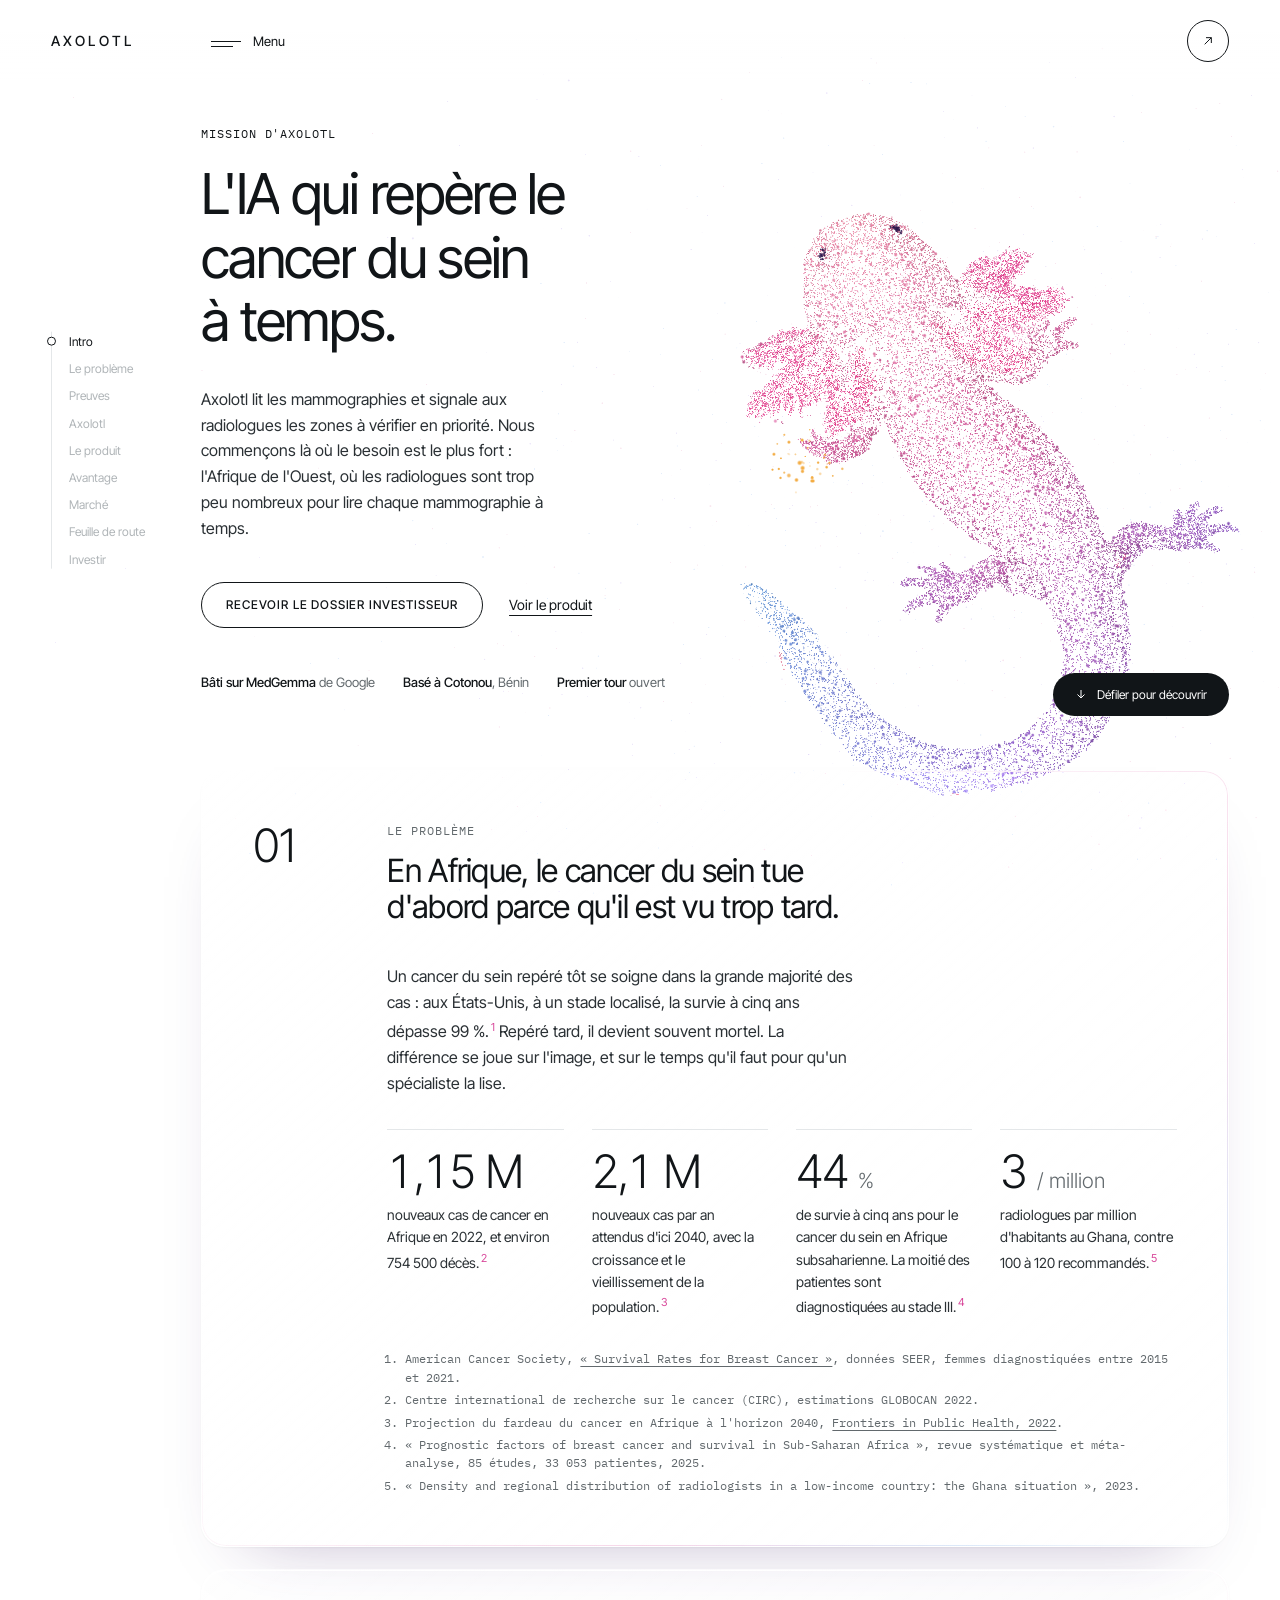
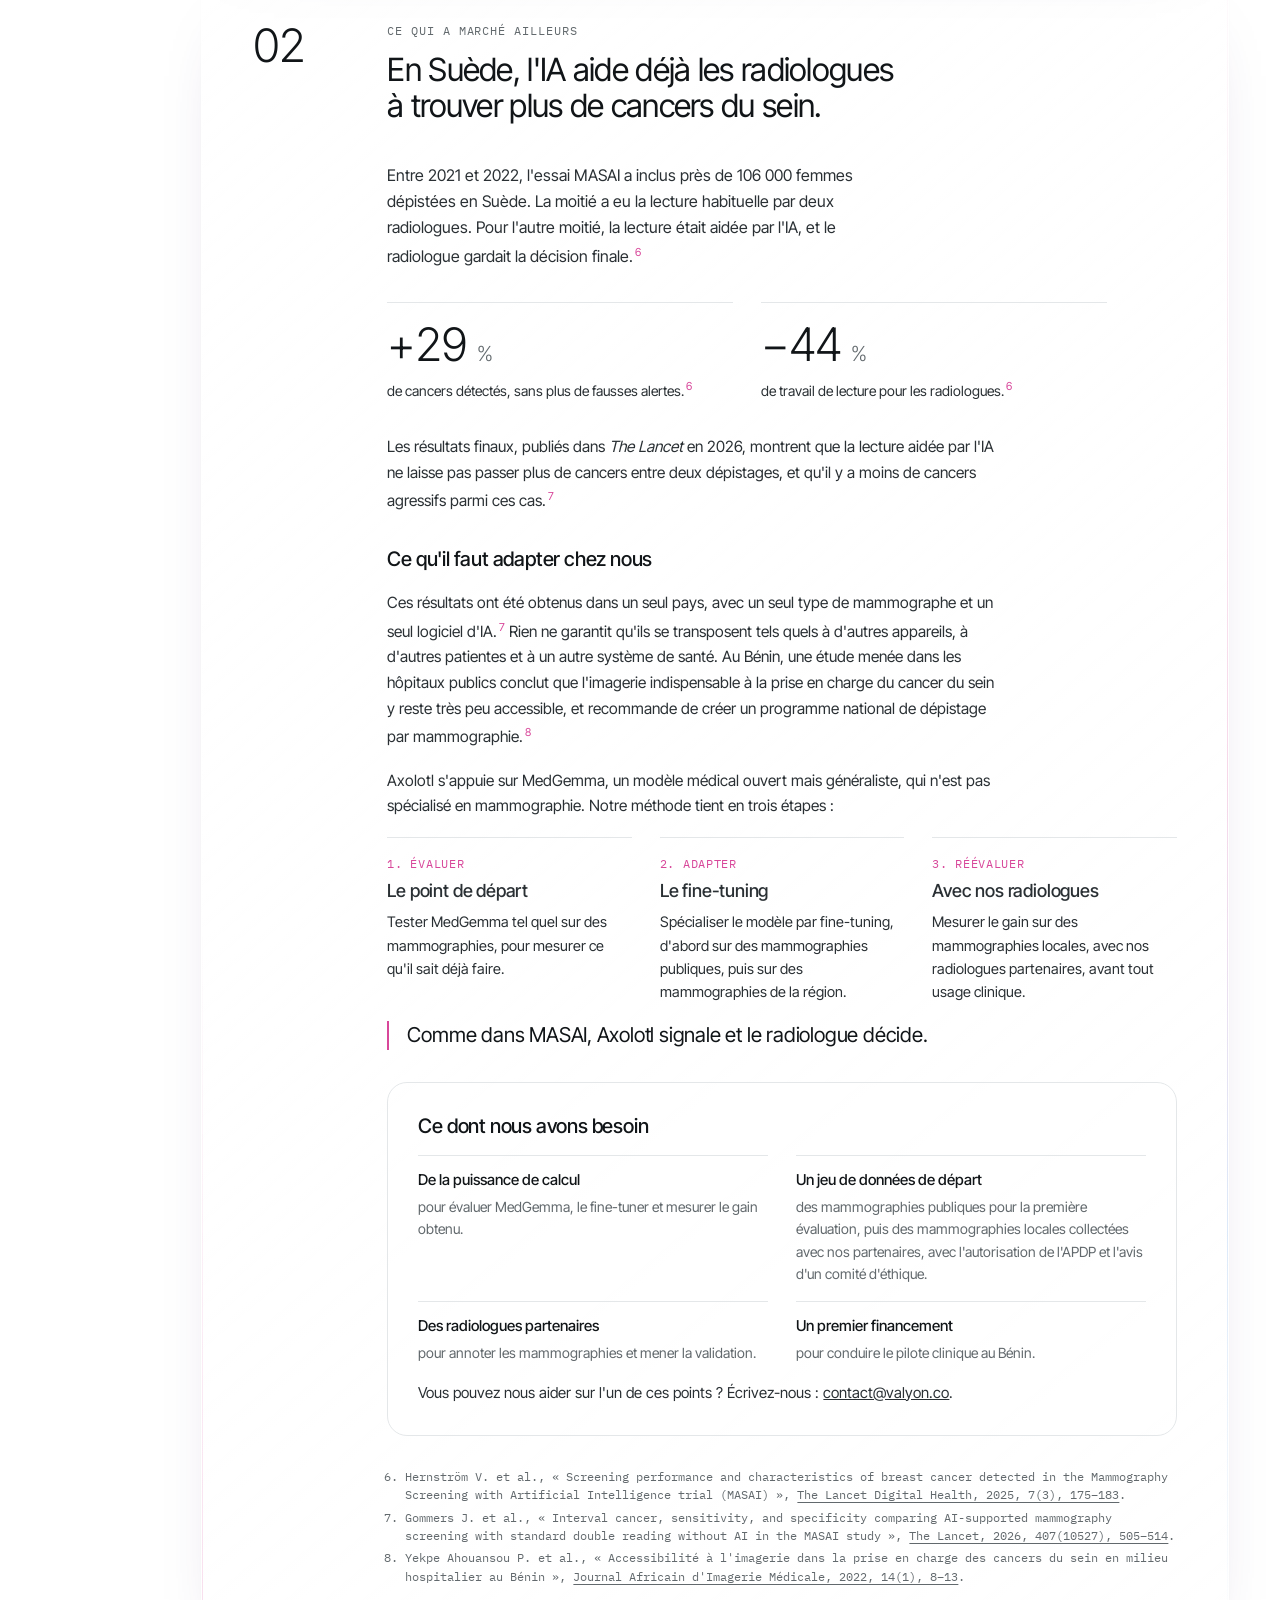
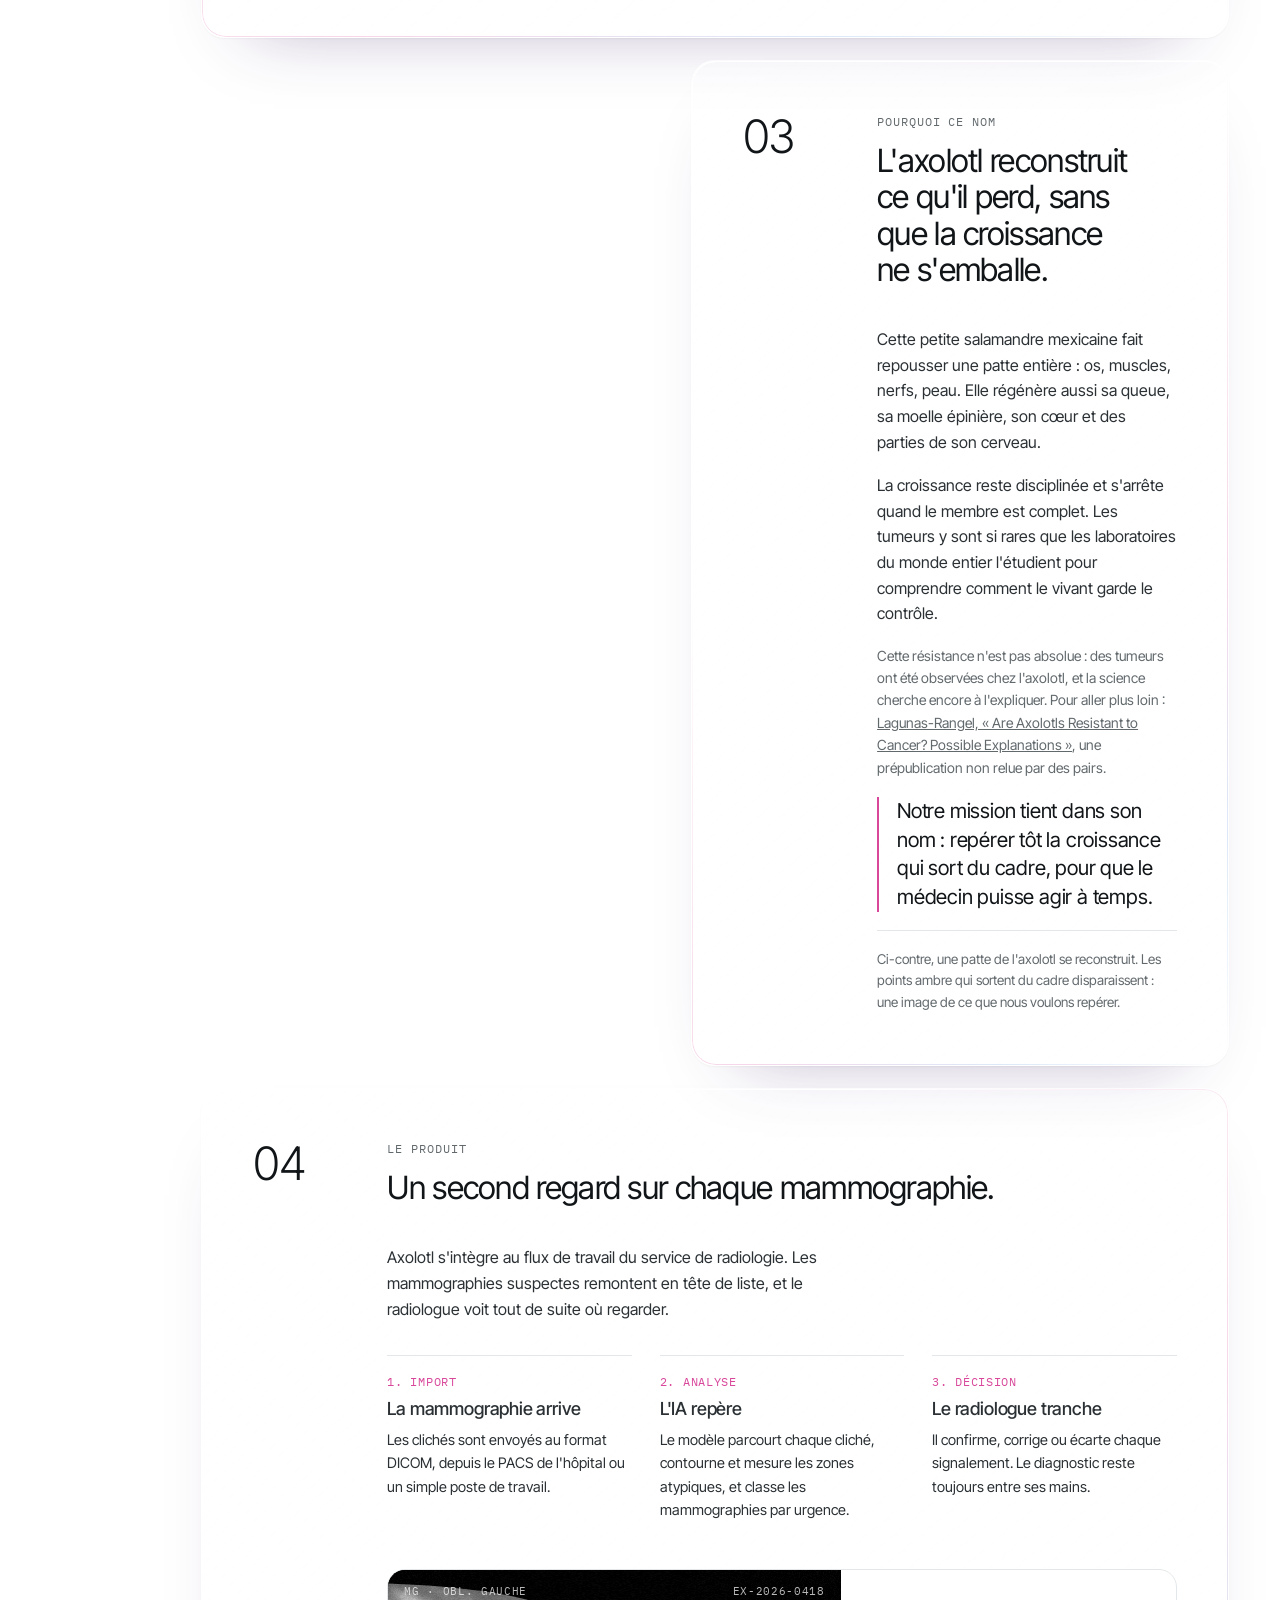
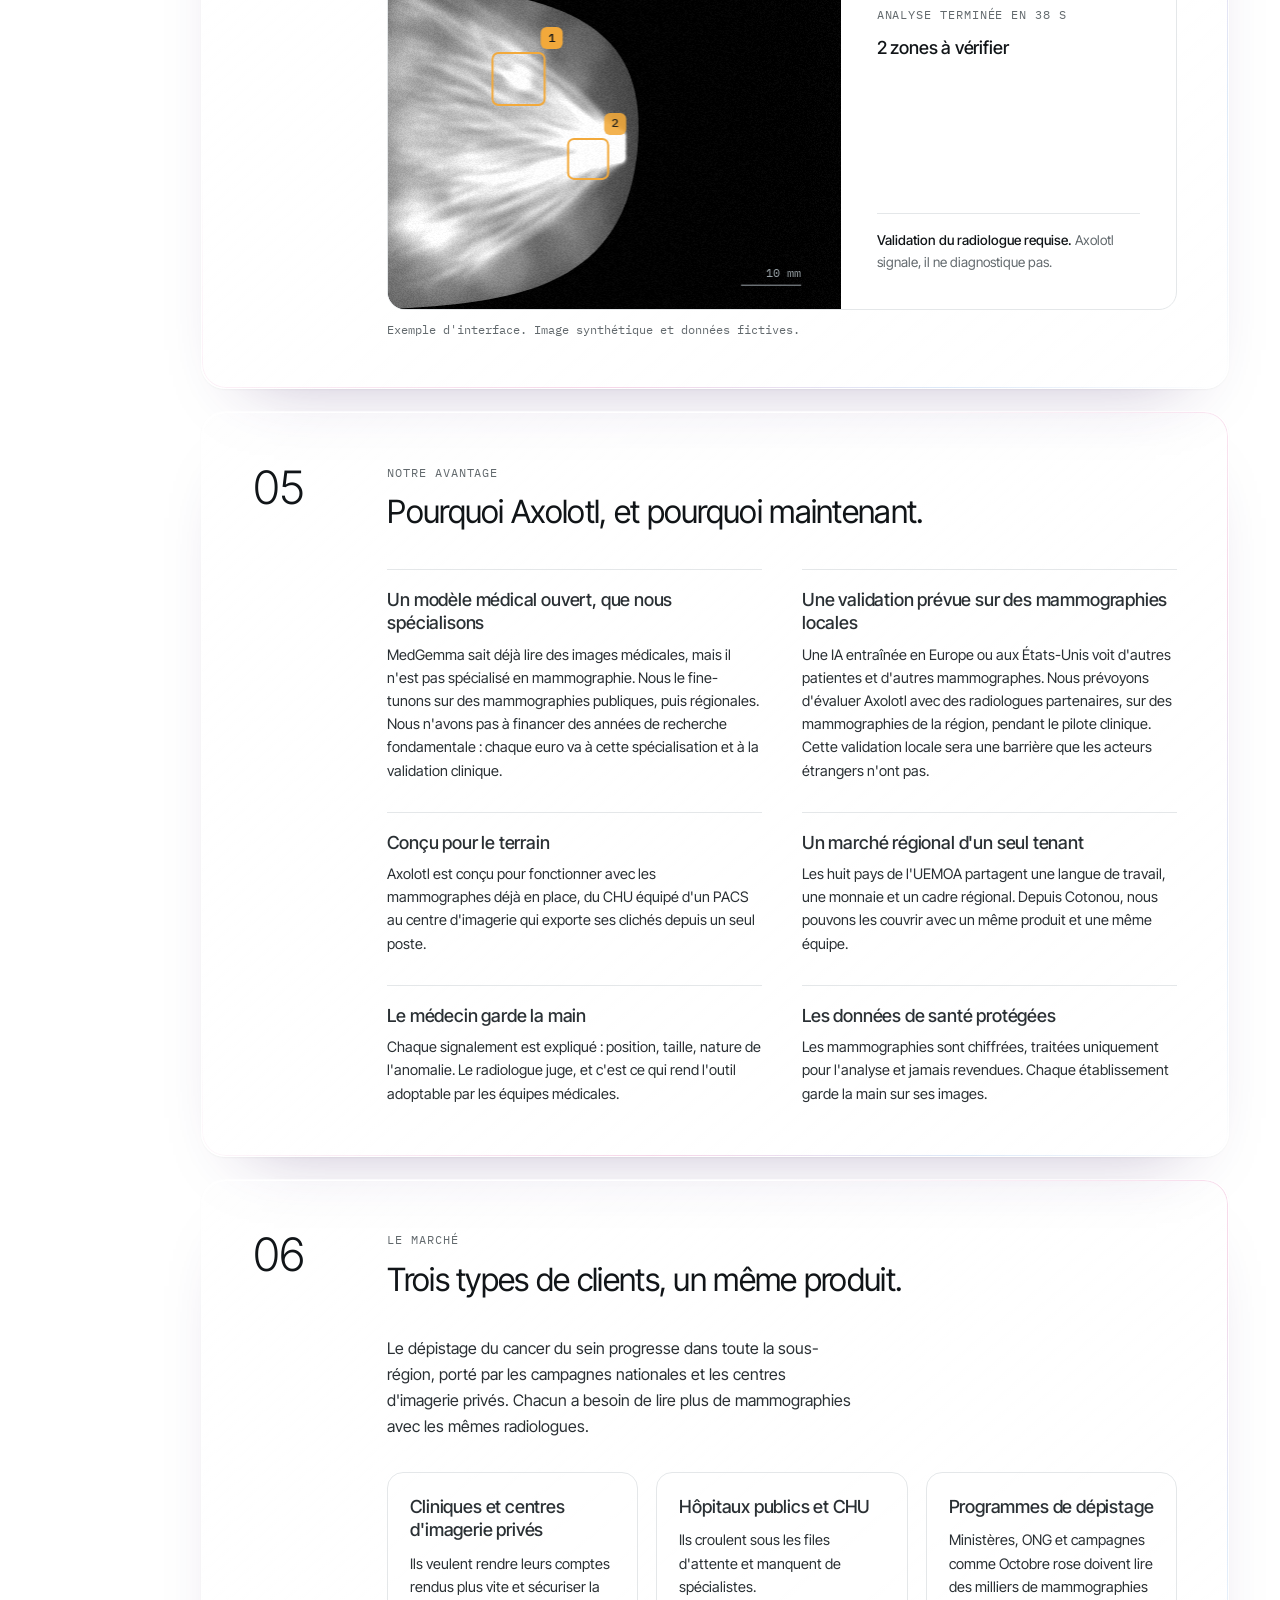
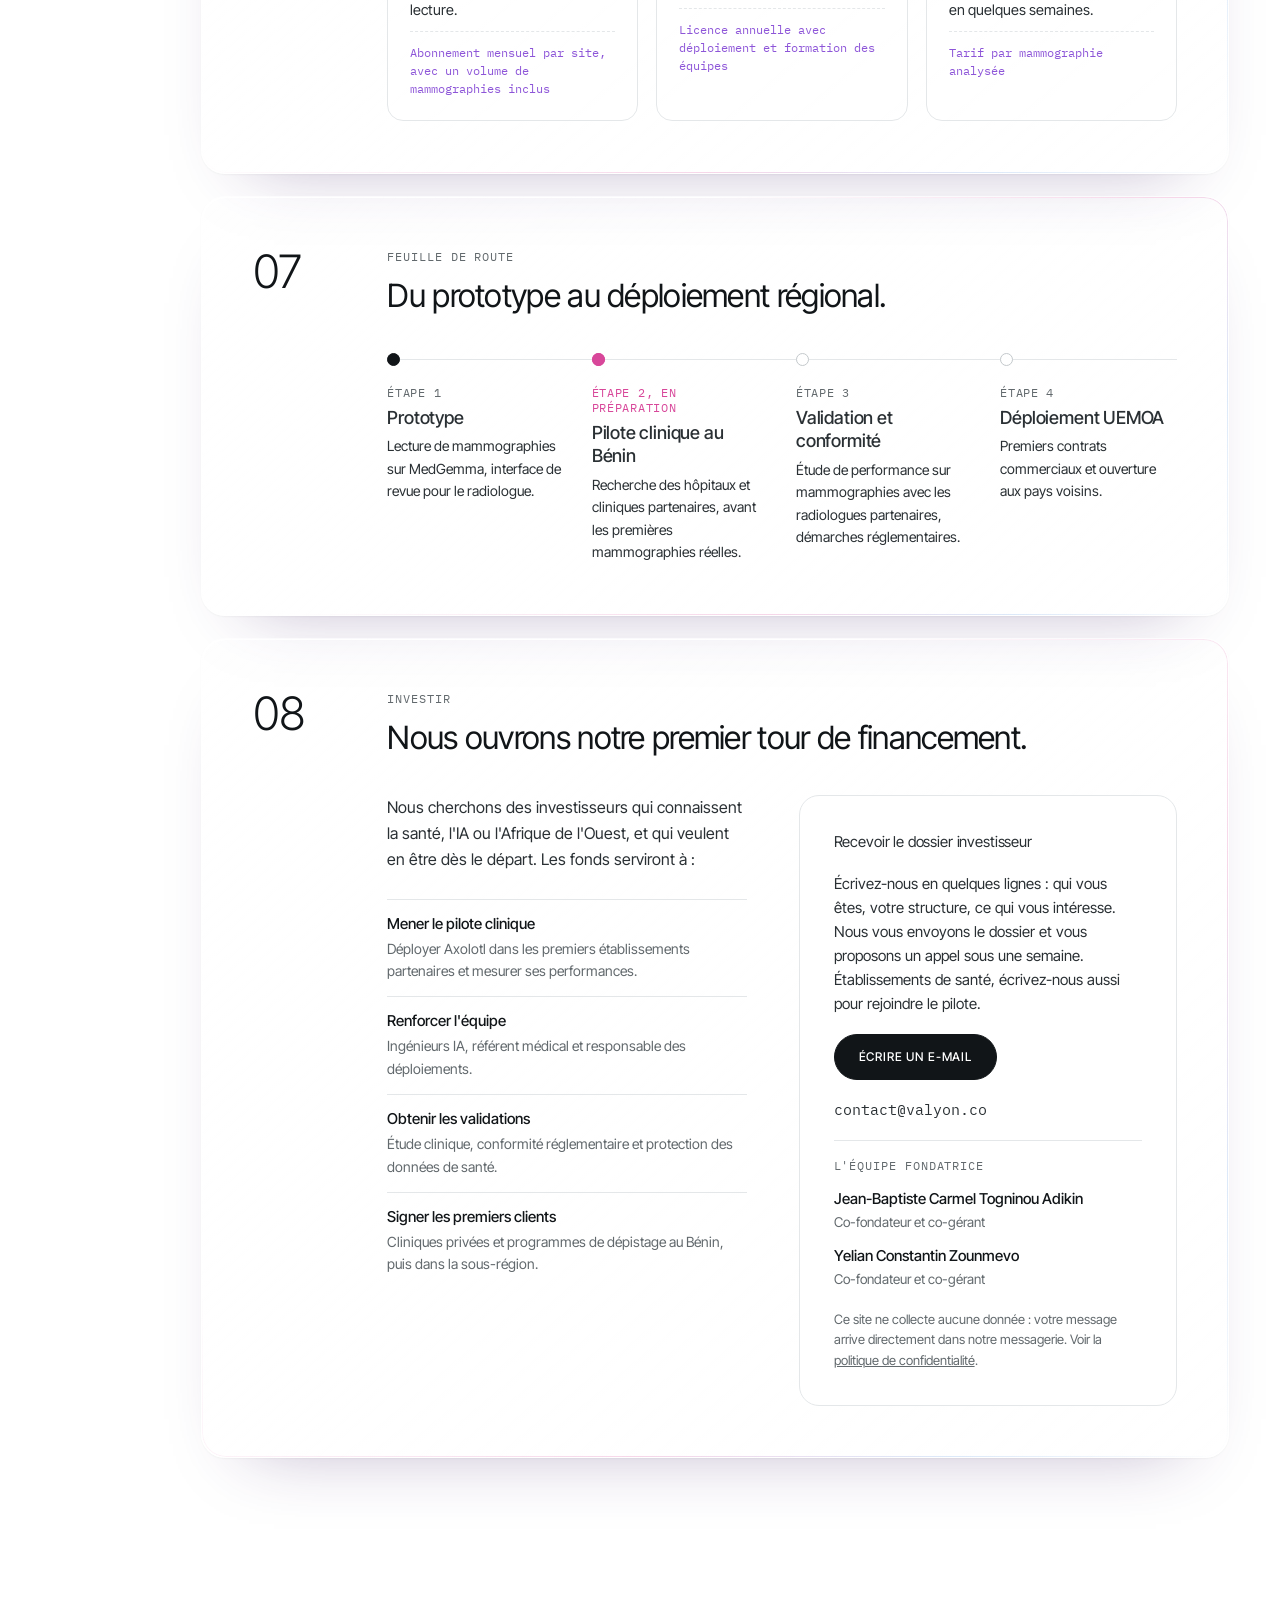
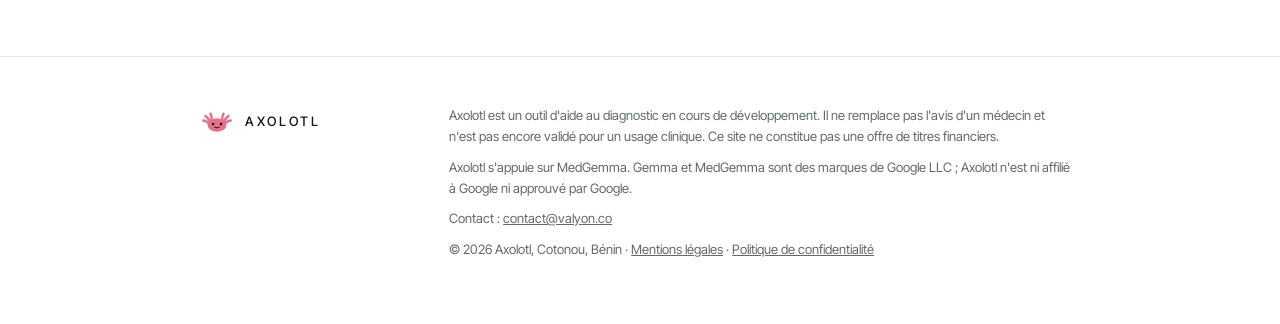
==== index.html @ 98225209 "Vercel, preuves MASAI et besoins, contact par e-mail, polices et three.js auto-hébergés - Hébergemen" ====
<!doctype html>
<html lang="fr" class="no-js">
<head>
<meta charset="utf-8">
<meta name="viewport" content="width=device-width, initial-scale=1, viewport-fit=cover">
<title>Axolotl — L'IA qui repère le cancer du sein à temps</title>
<meta name="description" content="Axolotl est une IA d'aide à la lecture des mammographies qui signale aux radiologues les signes précoces de cancer du sein. Nous commençons par l'Afrique de l'Ouest francophone et ouvrons notre premier tour de financement.">
<meta property="og:title" content="Axolotl — L'IA qui repère le cancer du sein à temps">
<meta property="og:description" content="Une IA d'aide à la lecture des mammographies pour le dépistage du cancer du sein, pensée pour les hôpitaux et cliniques d'Afrique de l'Ouest. Premier tour de financement ouvert.">
<meta property="og:type" content="website">
<meta name="theme-color" content="#ffffff">
<link rel="icon" type="image/svg+xml" href="/assets/axolotl-mark.svg">
<script>
  // Hidden-before-reveal states only apply while the UI script runs; if it never starts, show everything.
  (function (d) { d.classList.replace('no-js', 'js'); setTimeout(function () { if (!d.classList.contains('ui')) d.classList.replace('js', 'no-js'); }, 2500); })(document.documentElement);
</script>
<link rel="preload" href="assets/fonts/inter-tight-latin.v1.woff2" as="font" type="font/woff2" crossorigin>
<link rel="stylesheet" href="assets/site.v1.css">
<script src="assets/site.v1.js" defer></script>
<script src="assets/vendor/three.r128.v1.min.js" defer></script>
<script src="assets/axolotl.v1.js" defer></script>
</head>
<body>
<a class="skip" href="#probleme">Aller au contenu</a>
<canvas id="gl" aria-hidden="true"></canvas>

<header class="top">
  <div class="top-left">
    <a class="brand" href="#intro" aria-label="Axolotl, accueil">Axolotl</a>
    <button class="menu-btn" id="menu-toggle" type="button" aria-controls="menu" aria-expanded="false">
      <i aria-hidden="true"></i><span class="menu-label">Menu</span>
    </button>
  </div>
  <a class="to-invest" href="#investir" aria-label="Investir">
    <svg width="16" height="16" viewBox="0 0 24 24" fill="none" stroke="currentColor" stroke-width="1.5" aria-hidden="true"><path d="M7 17 17 7M9 7h8v8"/></svg>
  </a>
</header>

<nav class="menu" id="menu" hidden aria-label="Menu principal">
  <ol class="menu-list">
    <li><a href="#intro"><span>00</span>Intro</a></li>
    <li><a href="#probleme"><span>01</span>Le problème</a></li>
    <li><a href="#ailleurs"><span>02</span>Ce qui a marché ailleurs</a></li>
    <li><a href="#axolotl"><span>03</span>Pourquoi ce nom</a></li>
    <li><a href="#produit"><span>04</span>Le produit</a></li>
    <li><a href="#avantage"><span>05</span>Notre avantage</a></li>
    <li><a href="#marche"><span>06</span>Le marché</a></li>
    <li><a href="#feuille-de-route"><span>07</span>Feuille de route</a></li>
    <li><a href="#investir"><span>08</span>Investir et nous écrire</a></li>
  </ol>
  <a class="pill pill-dark menu-cta" href="#investir">Recevoir le dossier investisseur</a>
</nav>

<ul class="rail" aria-label="Sections">
  <span class="dot" aria-hidden="true"></span>
  <li><a href="#intro" data-for="intro">Intro</a></li>
  <li><a href="#probleme" data-for="probleme">Le problème</a></li>
  <li><a href="#ailleurs" data-for="ailleurs">Preuves</a></li>
  <li><a href="#axolotl" data-for="axolotl">Axolotl</a></li>
  <li><a href="#produit" data-for="produit">Le produit</a></li>
  <li><a href="#avantage" data-for="avantage">Avantage</a></li>
  <li><a href="#marche" data-for="marche">Marché</a></li>
  <li><a href="#feuille-de-route" data-for="feuille-de-route">Feuille de route</a></li>
  <li><a href="#investir" data-for="investir">Investir</a></li>
</ul>

<main>
  <section class="hero" id="intro" data-sec>
    <div class="hero-copy">
      <p class="eyebrow fade">Mission d'Axolotl</p>
      <h1 id="title">L'IA qui repère le cancer du sein à&nbsp;temps.</h1>
      <p class="lede fade">Axolotl lit les mammographies et signale aux radiologues les zones à vérifier en priorité. Nous commençons là où le besoin est le plus fort&nbsp;: l'Afrique de l'Ouest, où les radiologues sont trop peu nombreux pour lire chaque mammographie à temps.</p>
      <div class="hero-actions fade">
        <a class="pill" href="#investir">Recevoir le dossier investisseur</a>
        <a class="textlink" href="#produit">Voir le produit</a>
      </div>
      <ul class="proof fade">
        <li><b>Bâti sur MedGemma</b> de Google</li>
        <li><b>Basé à Cotonou</b>, Bénin</li>
        <li><b>Premier tour</b> ouvert</li>
      </ul>
    </div>
    <div class="hero-stage" aria-hidden="true">
      <img class="axo-poster" src="assets/axolotl-poster.v1.webp" alt="" width="720" height="880">
    </div>
    <a class="scroll-cue fade" href="#probleme">
      <svg width="12" height="12" viewBox="0 0 24 24" fill="none" stroke="currentColor" stroke-width="2" aria-hidden="true"><path d="M12 4v16M5 13l7 7 7-7"/></svg>
      Défiler pour découvrir
    </a>
  </section>

  <div class="sections">

    <section class="card reveal" id="probleme" data-sec>
      <div class="card-head">
        <p class="num" aria-hidden="true">01</p>
        <div>
          <p class="meta">Le problème</p>
          <h2>En Afrique, le cancer du sein tue d'abord parce qu'il est vu trop tard.</h2>
        </div>
      </div>
      <div class="card-body">
        <p class="lede">Un cancer du sein repéré tôt se soigne dans la grande majorité des cas&nbsp;: aux États-Unis, à un stade localisé, la survie à cinq ans dépasse 99&nbsp;%.<sup><a href="#src-1" aria-label="Source 1">1</a></sup> Repéré tard, il devient souvent mortel. La différence se joue sur l'image, et sur le temps qu'il faut pour qu'un spécialiste la lise.</p>
        <div class="figures stagger">
          <div class="figure">
            <p class="num-figure" data-count="1.15" data-decimals="2">1,15&nbsp;M</p>
            <p>nouveaux cas de cancer en Afrique en 2022, et environ 754&nbsp;500 décès.<sup><a href="#src-2" aria-label="Source 2">2</a></sup></p>
          </div>
          <div class="figure">
            <p class="num-figure" data-count="2.1" data-decimals="1">2,1&nbsp;M</p>
            <p>nouveaux cas par an attendus d'ici 2040, avec la croissance et le vieillissement de la population.<sup><a href="#src-3" aria-label="Source 3">3</a></sup></p>
          </div>
          <div class="figure">
            <p class="num-figure" data-count="44" data-decimals="0">44&nbsp;<small>%</small></p>
            <p>de survie à cinq ans pour le cancer du sein en Afrique subsaharienne. La moitié des patientes sont diagnostiquées au stade III.<sup><a href="#src-4" aria-label="Source 4">4</a></sup></p>
          </div>
          <div class="figure">
            <p class="num-figure" data-count="3" data-decimals="0">3&nbsp;<small>/ million</small></p>
            <p>radiologues par million d'habitants au Ghana, contre 100 à 120 recommandés.<sup><a href="#src-5" aria-label="Source 5">5</a></sup></p>
          </div>
        </div>
        <ol class="sources">
          <li id="src-1">American Cancer Society, <a href="https://www.cancer.org/cancer/types/breast-cancer/understanding-a-breast-cancer-diagnosis/breast-cancer-survival-rates.html" target="_blank" rel="noopener">« Survival Rates for Breast Cancer »</a>, données SEER, femmes diagnostiquées entre 2015 et 2021.</li>
          <li id="src-2">Centre international de recherche sur le cancer (CIRC), estimations GLOBOCAN 2022.</li>
          <li id="src-3">Projection du fardeau du cancer en Afrique à l'horizon 2040, <a href="https://www.frontiersin.org/journals/public-health/articles/10.3389/fpubh.2022.839835/full" target="_blank" rel="noopener">Frontiers in Public Health, 2022</a>.</li>
          <li id="src-4">« Prognostic factors of breast cancer and survival in Sub-Saharan Africa », revue systématique et méta-analyse, 85 études, 33&nbsp;053 patientes, 2025.</li>
          <li id="src-5">« Density and regional distribution of radiologists in a low-income country: the Ghana situation », 2023.</li>
        </ol>
      </div>
    </section>

    <section class="card reveal" id="ailleurs" data-sec>
      <div class="card-head">
        <p class="num" aria-hidden="true">02</p>
        <div>
          <p class="meta">Ce qui a marché ailleurs</p>
          <h2>En Suède, l'IA aide déjà les radiologues à trouver plus de cancers du sein.</h2>
        </div>
      </div>
      <div class="card-body">
        <p class="lede">Entre 2021 et 2022, l'essai MASAI a inclus près de 106&nbsp;000 femmes dépistées en Suède. La moitié a eu la lecture habituelle par deux radiologues. Pour l'autre moitié, la lecture était aidée par l'IA, et le radiologue gardait la décision finale.<sup><a href="#src-6" aria-label="Source 6">6</a></sup></p>
        <div class="figures figures-2 stagger">
          <div class="figure">
            <p class="num-figure">+29&nbsp;<small>%</small></p>
            <p>de cancers détectés, sans plus de fausses alertes.<sup><a href="#src-6" aria-label="Source 6">6</a></sup></p>
          </div>
          <div class="figure">
            <p class="num-figure">−44&nbsp;<small>%</small></p>
            <p>de travail de lecture pour les radiologues.<sup><a href="#src-6" aria-label="Source 6">6</a></sup></p>
          </div>
        </div>
        <p class="body-text">Les résultats finaux, publiés dans <i>The Lancet</i> en 2026, montrent que la lecture aidée par l'IA ne laisse pas passer plus de cancers entre deux dépistages, et qu'il y a moins de cancers agressifs parmi ces cas.<sup><a href="#src-7" aria-label="Source 7">7</a></sup></p>

        <div class="adapt">
          <h3>Ce qu'il faut adapter chez nous</h3>
          <p class="body-text">Ces résultats ont été obtenus dans un seul pays, avec un seul type de mammographe et un seul logiciel d'IA.<sup><a href="#src-7" aria-label="Source 7">7</a></sup> Rien ne garantit qu'ils se transposent tels quels à d'autres appareils, à d'autres patientes et à un autre système de santé. Au Bénin, une étude menée dans les hôpitaux publics conclut que l'imagerie indispensable à la prise en charge du cancer du sein y reste très peu accessible, et recommande de créer un programme national de dépistage par mammographie.<sup><a href="#src-8" aria-label="Source 8">8</a></sup></p>
          <p class="body-text">Axolotl s'appuie sur MedGemma, un modèle médical ouvert mais généraliste, qui n'est pas spécialisé en mammographie. Notre méthode tient en trois étapes&nbsp;:</p>
          <ol class="steps stagger">
            <li class="step">
              <span class="n">1. Évaluer</span>
              <h3>Le point de départ</h3>
              <p>Tester MedGemma tel quel sur des mammographies, pour mesurer ce qu'il sait déjà faire.</p>
            </li>
            <li class="step">
              <span class="n">2. Adapter</span>
              <h3>Le fine-tuning</h3>
              <p>Spécialiser le modèle par fine-tuning, d'abord sur des mammographies publiques, puis sur des mammographies de la région.</p>
            </li>
            <li class="step">
              <span class="n">3. Réévaluer</span>
              <h3>Avec nos radiologues</h3>
              <p>Mesurer le gain sur des mammographies locales, avec nos radiologues partenaires, avant tout usage clinique.</p>
            </li>
          </ol>
          <p class="pull">Comme dans MASAI, Axolotl signale et le radiologue décide.</p>
        </div>

        <div class="needs" id="besoins">
          <h3>Ce dont nous avons besoin</h3>
          <ul>
            <li><b>De la puissance de calcul</b><span>pour évaluer MedGemma, le fine-tuner et mesurer le gain obtenu.</span></li>
            <li><b>Un jeu de données de départ</b><span>des mammographies publiques pour la première évaluation, puis des mammographies locales collectées avec nos partenaires, avec l'autorisation de l'APDP et l'avis d'un comité d'éthique.</span></li>
            <li><b>Des radiologues partenaires</b><span>pour annoter les mammographies et mener la validation.</span></li>
            <li><b>Un premier financement</b><span>pour conduire le pilote clinique au Bénin.</span></li>
          </ul>
          <p>Vous pouvez nous aider sur l'un de ces points&nbsp;? Écrivez-nous&nbsp;: <a href="mailto:contact@valyon.co">contact@valyon.co</a>.</p>
        </div>

        <ol class="sources" start="6">
          <li id="src-6">Hernström V. et al., « Screening performance and characteristics of breast cancer detected in the Mammography Screening with Artificial Intelligence trial (MASAI) », <a href="https://doi.org/10.1016/S2589-7500(24)00267-X" target="_blank" rel="noopener">The Lancet Digital Health, 2025, 7(3), 175–183</a>.</li>
          <li id="src-7">Gommers J. et al., « Interval cancer, sensitivity, and specificity comparing AI-supported mammography screening with standard double reading without AI in the MASAI study », <a href="https://doi.org/10.1016/S0140-6736(25)02464-X" target="_blank" rel="noopener">The Lancet, 2026, 407(10527), 505–514</a>.</li>
          <li id="src-8">Yekpe Ahouansou P. et al., « Accessibilité à l'imagerie dans la prise en charge des cancers du sein en milieu hospitalier au Bénin », <a href="https://www.ajol.info/index.php/jaim/article/view/239787" target="_blank" rel="noopener">Journal Africain d'Imagerie Médicale, 2022, 14(1), 8–13</a>.</li>
        </ol>
      </div>
    </section>

    <section class="card card-open" id="axolotl" data-sec>
      <div class="regen-stage" aria-hidden="true">
        <div class="regen-sticky" data-axolotl-stage>
          <img class="axo-poster" src="assets/axolotl-poster.v1.webp" alt="" width="720" height="880" loading="lazy">
        </div>
      </div>
      <div class="panel reveal">
        <div class="card-head">
          <p class="num" aria-hidden="true">03</p>
          <div>
            <p class="meta">Pourquoi ce nom</p>
            <h2>L'axolotl reconstruit ce qu'il perd, sans que la croissance ne s'emballe.</h2>
          </div>
        </div>
        <div class="card-body prose">
          <p>Cette petite salamandre mexicaine fait repousser une patte entière&nbsp;: os, muscles, nerfs, peau. Elle régénère aussi sa queue, sa moelle épinière, son cœur et des parties de son cerveau.</p>
          <p>La croissance reste disciplinée et s'arrête quand le membre est complet. Les tumeurs y sont si rares que les laboratoires du monde entier l'étudient pour comprendre comment le vivant garde le contrôle.</p>
          <p class="note">Cette résistance n'est pas absolue&nbsp;: des tumeurs ont été observées chez l'axolotl, et la science cherche encore à l'expliquer. Pour aller plus loin&nbsp;: <a href="https://www.preprints.org/manuscript/202601.1486" target="_blank" rel="noopener">Lagunas-Rangel, « Are Axolotls Resistant to Cancer? Possible Explanations »</a>, une prépublication non relue par des pairs.</p>
          <p class="pull">Notre mission tient dans son nom&nbsp;: repérer tôt la croissance qui sort du cadre, pour que le médecin puisse agir à temps.</p>
          <p class="regen-caption">
            <span class="if-gl">Ci-contre, une patte de l'axolotl se reconstruit. Les points ambre qui sortent du cadre disparaissent&nbsp;: une image de ce que nous voulons repérer.</span>
            <span class="if-still">Chez l'axolotl, une patte entière se reconstruit, puis la croissance s'arrête d'elle-même.</span>
          </p>
        </div>
      </div>
    </section>

    <section class="card reveal" id="produit" data-sec>
      <div class="card-head">
        <p class="num" aria-hidden="true">04</p>
        <div>
          <p class="meta">Le produit</p>
          <h2>Un second regard sur chaque mammographie.</h2>
        </div>
      </div>
      <div class="card-body">
        <p class="lede">Axolotl s'intègre au flux de travail du service de radiologie. Les mammographies suspectes remontent en tête de liste, et le radiologue voit tout de suite où regarder.</p>
        <ol class="steps stagger">
          <li class="step">
            <span class="n">1. Import</span>
            <h3>La mammographie arrive</h3>
            <p>Les clichés sont envoyés au format DICOM, depuis le PACS de l'hôpital ou un simple poste de travail.</p>
          </li>
          <li class="step">
            <span class="n">2. Analyse</span>
            <h3>L'IA repère</h3>
            <p>Le modèle parcourt chaque cliché, contourne et mesure les zones atypiques, et classe les mammographies par urgence.</p>
          </li>
          <li class="step">
            <span class="n">3. Décision</span>
            <h3>Le radiologue tranche</h3>
            <p>Il confirme, corrige ou écarte chaque signalement. Le diagnostic reste toujours entre ses mains.</p>
          </li>
        </ol>
      </div>
      <div class="viewer">
        <div class="viewer-image" role="img" aria-label="Exemple de mammographie en niveaux de gris avec deux zones entourées en ambre.">
          <canvas id="scan"></canvas>
          <span class="scanline" aria-hidden="true"></span>
          <div class="hud"><span>MG · OBL. GAUCHE</span><span>EX-2026-0418</span></div>
        </div>
        <div class="viewer-side">
          <div>
            <p class="meta">Analyse terminée en 38 s</p>
            <h3>2 zones à vérifier</h3>
          </div>
          <div class="zones">
            <div class="zone"><span class="badge">1</span><b>Quadrant supéro-externe</b><span>Ø 8,4 mm, densité asymétrique</span></div>
            <div class="zone"><span class="badge">2</span><b>Région rétro-aréolaire</b><span>Ø 5,1 mm, microcalcifications</span></div>
          </div>
          <p class="verdict"><strong>Validation du radiologue requise.</strong> Axolotl signale, il ne diagnostique pas.</p>
        </div>
      </div>
      <p class="fictive">Exemple d'interface. Image synthétique et données fictives.</p>
    </section>

    <section class="card reveal" id="avantage" data-sec>
      <div class="card-head">
        <p class="num" aria-hidden="true">05</p>
        <div>
          <p class="meta">Notre avantage</p>
          <h2>Pourquoi Axolotl, et pourquoi maintenant.</h2>
        </div>
      </div>
      <div class="card-body">
        <div class="pairs stagger">
          <div class="pair"><h3>Un modèle médical ouvert, que nous spécialisons</h3><p>MedGemma sait déjà lire des images médicales, mais il n'est pas spécialisé en mammographie. Nous le fine-tunons sur des mammographies publiques, puis régionales. Nous n'avons pas à financer des années de recherche fondamentale&nbsp;: chaque euro va à cette spécialisation et à la validation clinique.</p></div>
          <div class="pair"><h3>Une validation prévue sur des mammographies locales</h3><p>Une IA entraînée en Europe ou aux États-Unis voit d'autres patientes et d'autres mammographes. Nous prévoyons d'évaluer Axolotl avec des radiologues partenaires, sur des mammographies de la région, pendant le pilote clinique. Cette validation locale sera une barrière que les acteurs étrangers n'ont pas.</p></div>
          <div class="pair"><h3>Conçu pour le terrain</h3><p>Axolotl est conçu pour fonctionner avec les mammographes déjà en place, du CHU équipé d'un PACS au centre d'imagerie qui exporte ses clichés depuis un seul poste.</p></div>
          <div class="pair"><h3>Un marché régional d'un seul tenant</h3><p>Les huit pays de l'UEMOA partagent une langue de travail, une monnaie et un cadre régional. Depuis Cotonou, nous pouvons les couvrir avec un même produit et une même équipe.</p></div>
          <div class="pair"><h3>Le médecin garde la main</h3><p>Chaque signalement est expliqué&nbsp;: position, taille, nature de l'anomalie. Le radiologue juge, et c'est ce qui rend l'outil adoptable par les équipes médicales.</p></div>
          <div class="pair"><h3>Les données de santé protégées</h3><p>Les mammographies sont chiffrées, traitées uniquement pour l'analyse et jamais revendues. Chaque établissement garde la main sur ses images.</p></div>
        </div>
      </div>
    </section>

    <section class="card reveal" id="marche" data-sec>
      <div class="card-head">
        <p class="num" aria-hidden="true">06</p>
        <div>
          <p class="meta">Le marché</p>
          <h2>Trois types de clients, un même produit.</h2>
        </div>
      </div>
      <div class="card-body">
        <p class="lede">Le dépistage du cancer du sein progresse dans toute la sous-région, porté par les campagnes nationales et les centres d'imagerie privés. Chacun a besoin de lire plus de mammographies avec les mêmes radiologues.</p>
        <div class="buyers stagger">
          <div class="buyer">
            <h3>Cliniques et centres d'imagerie privés</h3>
            <p>Ils veulent rendre leurs comptes rendus plus vite et sécuriser la lecture.</p>
            <p class="price">Abonnement mensuel par site, avec un volume de mammographies inclus</p>
          </div>
          <div class="buyer">
            <h3>Hôpitaux publics et CHU</h3>
            <p>Ils croulent sous les files d'attente et manquent de spécialistes.</p>
            <p class="price">Licence annuelle avec déploiement et formation des équipes</p>
          </div>
          <div class="buyer">
            <h3>Programmes de dépistage</h3>
            <p>Ministères, ONG et campagnes comme Octobre rose doivent lire des milliers de mammographies en quelques semaines.</p>
            <p class="price">Tarif par mammographie analysée</p>
          </div>
        </div>
      </div>
    </section>

    <section class="card reveal" id="feuille-de-route" data-sec>
      <div class="card-head">
        <p class="num" aria-hidden="true">07</p>
        <div>
          <p class="meta">Feuille de route</p>
          <h2>Du prototype au déploiement régional.</h2>
        </div>
      </div>
      <div class="card-body">
        <ol class="road">
          <li class="done">
            <span class="when">Étape 1</span>
            <h3>Prototype</h3>
            <p>Lecture de mammographies sur MedGemma, interface de revue pour le radiologue.</p>
          </li>
          <li class="now">
            <span class="when">Étape 2, en préparation</span>
            <h3>Pilote clinique au Bénin</h3>
            <p>Recherche des hôpitaux et cliniques partenaires, avant les premières mammographies réelles.</p>
          </li>
          <li>
            <span class="when">Étape 3</span>
            <h3>Validation et conformité</h3>
            <p>Étude de performance sur mammographies avec les radiologues partenaires, démarches réglementaires.</p>
          </li>
          <li>
            <span class="when">Étape 4</span>
            <h3>Déploiement UEMOA</h3>
            <p>Premiers contrats commerciaux et ouverture aux pays voisins.</p>
          </li>
        </ol>
      </div>
    </section>

    <section class="card reveal" id="investir" data-sec>
      <div class="card-head">
        <p class="num" aria-hidden="true">08</p>
        <div>
          <p class="meta">Investir</p>
          <h2>Nous ouvrons notre premier tour de financement.</h2>
        </div>
      </div>
      <div class="card-body raise">
        <div class="raise-copy">
          <p class="lede">Nous cherchons des investisseurs qui connaissent la santé, l'IA ou l'Afrique de l'Ouest, et qui veulent en être dès le départ. Les fonds serviront à&nbsp;:</p>
          <ul class="uses">
            <li><b>Mener le pilote clinique</b><span>Déployer Axolotl dans les premiers établissements partenaires et mesurer ses performances.</span></li>
            <li><b>Renforcer l'équipe</b><span>Ingénieurs IA, référent médical et responsable des déploiements.</span></li>
            <li><b>Obtenir les validations</b><span>Étude clinique, conformité réglementaire et protection des données de santé.</span></li>
            <li><b>Signer les premiers clients</b><span>Cliniques privées et programmes de dépistage au Bénin, puis dans la sous-région.</span></li>
          </ul>
        </div>

        <div class="contact-card">
          <p class="form-title">Recevoir le dossier investisseur</p>
          <p>Écrivez-nous en quelques lignes&nbsp;: qui vous êtes, votre structure, ce qui vous intéresse. Nous vous envoyons le dossier et vous proposons un appel sous une semaine. Établissements de santé, écrivez-nous aussi pour rejoindre le pilote.</p>
          <a class="pill pill-dark" href="mailto:contact@valyon.co?subject=Dossier%20investisseur%20Axolotl&amp;body=Nom%20%3A%0D%0AStructure%20%3A%0D%0AVous%20%C3%AAtes%20%28fonds%2C%20business%20angel%2C%20%C3%A9tablissement%20de%20sant%C3%A9%E2%80%A6%29%20%3A%0D%0AMessage%20%3A%0D%0A">Écrire un e-mail</a>
          <p class="contact-line">contact@valyon.co</p>
          <div class="team">
            <p class="meta">L'équipe fondatrice</p>
            <ul>
              <li><b>Jean-Baptiste Carmel Togninou Adikin</b><span>Co-fondateur et co-gérant</span></li>
              <li><b>Yelian Constantin Zounmevo</b><span>Co-fondateur et co-gérant</span></li>
            </ul>
          </div>
          <small>Ce site ne collecte aucune donnée&nbsp;: votre message arrive directement dans notre messagerie. Voir la <a href="confidentialite.html">politique de confidentialité</a>.</small>
        </div>
      </div>
    </section>

  </div>
</main>

<footer class="foot">
  <a class="foot-brand" href="#intro" aria-label="Axolotl, retour en haut">
    <svg viewBox="0 0 64 64" aria-hidden="true"><g fill="none" stroke="#e8708a" stroke-width="5" stroke-linecap="round"><path d="M21.2 30.2Q22.3 23.4 19 17.4"/><path d="M17.7 32.9Q15.1 26 9.1 21.8"/><path d="M15.4 36.2Q10.9 31.6 4.5 31.1"/><path d="M42.8 30.2Q41.7 23.4 45 17.4"/><path d="M46.3 32.9Q48.9 26 54.9 21.8"/><path d="M48.6 36.2Q53.1 31.6 59.5 31.1"/></g><ellipse cx="32" cy="40" rx="19" ry="13.5" fill="#e8708a"/><circle cx="24" cy="38" r="2.5" fill="#111518"/><circle cx="40" cy="38" r="2.5" fill="#111518"/><path d="M27.5 44.5Q32 47.5 36.5 44.5" stroke="#111518" stroke-width="2" stroke-linecap="round" fill="none"/></svg>
    Axolotl
  </a>
  <div class="foot-text">
    <p>Axolotl est un outil d'aide au diagnostic en cours de développement. Il ne remplace pas l'avis d'un médecin et n'est pas encore validé pour un usage clinique. Ce site ne constitue pas une offre de titres financiers.</p>
    <p>Axolotl s'appuie sur MedGemma. Gemma et MedGemma sont des marques de Google LLC ; Axolotl n'est ni affilié à Google ni approuvé par Google.</p>
    <p>Contact&nbsp;: <a href="mailto:contact@valyon.co">contact@valyon.co</a></p>
    <p>© 2026 Axolotl, Cotonou, Bénin · <a href="mentions-legales.html">Mentions légales</a> · <a href="confidentialite.html">Politique de confidentialité</a></p>
  </div>
</footer>
</body>
</html>
---- assets/site.v1.css ----
/* Axolotl — white, airy, particle axolotl (MYDNA direction). Amber is reserved for "signal". */
/* Fonts served from our own host (no visitor IP sent to Google). SIL Open Font License, see fonts/OFL-*.txt */
@font-face { font-family: "Inter Tight"; font-style: normal; font-weight: 300 500; font-display: swap; src: url("fonts/inter-tight-latin.v1.woff2") format("woff2"); }
@font-face { font-family: "IBM Plex Mono"; font-style: normal; font-weight: 400; font-display: swap; src: url("fonts/ibm-plex-mono-400-latin.v1.woff2") format("woff2"); }
@font-face { font-family: "IBM Plex Mono"; font-style: normal; font-weight: 500; font-display: swap; src: url("fonts/ibm-plex-mono-500-latin.v1.woff2") format("woff2"); }

:root {
  --bg: #ffffff;
  --ink: #111518;
  --muted: #62696d;
  --line: #e4e7e9;
  --soft: #f6f7f8;
  --pink: #f27fa0;
  --magenta: #d8479a;
  --violet: #8d55d8;
  --blue: #4f8fe0;
  --signal: #f2a93b;
  --gutter: clamp(20px, 4vw, 56px);
  --rail-space: 0px;
  --ease: cubic-bezier(.2, .8, .2, 1);
  --font: "Inter Tight", system-ui, -apple-system, "Segoe UI", sans-serif;
  --mono: "IBM Plex Mono", ui-monospace, Menlo, monospace;
  color-scheme: light;
}
@media (min-width: 1100px) { :root { --rail-space: 150px; } }

*, *::before, *::after { box-sizing: border-box; }
html { scroll-behavior: smooth; -webkit-text-size-adjust: 100%; }
body {
  margin: 0; background: var(--bg); color: var(--ink);
  font-family: var(--font); font-size: 16px; line-height: 1.6;
  -webkit-font-smoothing: antialiased; overflow-x: hidden;
}
body.menu-open { overflow: hidden; }
img, svg, canvas { display: block; max-width: 100%; }
a { color: inherit; }
p, h1, h2, h3, ol, ul { margin: 0; }
:focus-visible { outline: 2px solid var(--violet); outline-offset: 3px; border-radius: 4px; }
.skip { position: absolute; left: 12px; top: -60px; z-index: 100; background: var(--ink); color: #fff; padding: 10px 16px; border-radius: 999px; text-decoration: none; font-size: 13px; }
.skip:focus { top: 12px; }

#gl { position: fixed; inset: 0; width: 100%; height: 100%; z-index: 0; pointer-events: none; }

/* ---------- Type ---------- */
h1 { font-weight: 400; font-size: clamp(40px, 4.4vw, 66px); line-height: 1.04; letter-spacing: -.03em; }
h2 { font-weight: 400; font-size: clamp(26px, 2.5vw, 36px); line-height: 1.14; letter-spacing: -.022em; text-wrap: balance; }
h3 { font-weight: 500; font-size: 18px; line-height: 1.3; letter-spacing: -.01em; }
.eyebrow, .meta {
  font-family: var(--mono); font-size: 11.5px; letter-spacing: .08em; text-transform: uppercase; color: var(--muted);
}
.eyebrow { color: var(--ink); margin-bottom: 22px; }
.meta { margin-bottom: 12px; }
.lede { font-size: clamp(16px, 1.25vw, 18px); line-height: 1.62; color: #2a3034; max-width: 52ch; }

/* ---------- Buttons ---------- */
.pill {
  display: inline-flex; align-items: center; justify-content: center; gap: 10px;
  border: 1px solid var(--ink); border-radius: 999px; padding: 13px 24px; min-height: 46px;
  font: 500 12px/1 var(--font); letter-spacing: .07em; text-transform: uppercase; text-decoration: none;
  color: var(--ink); background: rgba(255, 255, 255, .7); cursor: pointer;
  transition: background .35s var(--ease), color .35s var(--ease), transform .35s var(--ease);
}
.pill:hover { background: var(--ink); color: #fff; }
.pill:active { transform: scale(.98); }
.pill-dark { background: var(--ink); color: #fff; }
.pill-dark:hover { background: #2b3238; }
.textlink { font-size: 14px; text-underline-offset: 5px; text-decoration-thickness: 1px; }
.textlink:hover { text-decoration-color: var(--magenta); }

/* ---------- Header ---------- */
.top {
  position: fixed; inset: 0 0 auto; z-index: 40; display: flex; align-items: center; justify-content: space-between;
  padding: max(20px, env(safe-area-inset-top)) var(--gutter) 18px;
  background: linear-gradient(to bottom, rgba(255, 255, 255, .94) 40%, rgba(255, 255, 255, 0));
}
.top-left { display: flex; align-items: center; gap: clamp(28px, 6vw, 96px); }
.brand { font-weight: 500; letter-spacing: .22em; font-size: 14px; text-decoration: none; text-transform: uppercase; }
.menu-btn {
  display: flex; align-items: center; gap: 12px; padding: 8px 0; background: none; border: 0;
  font: 400 13px var(--font); color: var(--ink); cursor: pointer;
}
.menu-btn i { position: relative; display: block; width: 30px; height: 1px; background: currentColor; transition: transform .4s var(--ease); }
.menu-btn i::after { content: ""; position: absolute; left: 0; top: 5px; width: 22px; height: 1px; background: currentColor; transition: width .4s var(--ease), transform .4s var(--ease), top .4s var(--ease); }
.menu-btn:hover i::after { width: 30px; }
.menu-btn[aria-expanded="true"] i { transform: translateY(2.5px) rotate(45deg); }
.menu-btn[aria-expanded="true"] i::after { top: 0; width: 30px; transform: rotate(-90deg); }
.to-invest {
  width: 42px; height: 42px; border-radius: 50%; border: 1px solid var(--ink); display: grid; place-items: center;
  text-decoration: none; transition: background .3s, color .3s;
}
.to-invest:hover { background: var(--ink); color: #fff; }

/* ---------- Menu overlay ---------- */
.menu {
  position: fixed; inset: 0; z-index: 35; background: #fff; overflow-y: auto;
  display: flex; flex-direction: column; justify-content: safe center; gap: clamp(24px, 5vh, 40px);
  padding: 110px var(--gutter) 48px calc(var(--gutter) + var(--rail-space));
}
.menu[hidden] { display: none; }
.menu-list { list-style: none; padding: 0; display: grid; gap: 4px; }
.menu-list a {
  display: inline-flex; align-items: baseline; gap: 18px; text-decoration: none;
  font-size: clamp(28px, min(4.6vw, 6.4vh), 60px); font-weight: 300; letter-spacing: -.03em; line-height: 1.12;
  transition: color .3s;
}
.menu-list a span { font: 400 12px var(--mono); color: var(--muted); letter-spacing: .06em; }
.menu-list a:hover { color: var(--magenta); }
.menu-cta { align-self: flex-start; }
.js .menu-list li, .js .menu-cta { opacity: 0; transform: translateY(24px); transition: opacity .8s var(--ease), transform .8s var(--ease); }
.js .menu.open .menu-list li, .js .menu.open .menu-cta { opacity: 1; transform: none; }

/* ---------- Side rail ---------- */
.rail {
  position: fixed; left: var(--gutter); top: 50%; transform: translateY(-50%); z-index: 20;
  list-style: none; margin: 0; padding: 0 0 0 18px; font-size: 12px; display: none;
}
@media (min-width: 1100px) { .rail { display: block; } }
.rail::before { content: ""; position: absolute; left: 0; top: 4px; bottom: 4px; width: 1px; background: var(--line); }
.rail .dot { position: absolute; left: -4px; top: 9px; width: 9px; height: 9px; border-radius: 50%; border: 1px solid var(--ink); background: #fff; transition: top .6s var(--ease); }
.rail li { padding: 4px 0; }
.rail a { text-decoration: none; color: #b0b5b8; transition: color .3s; }
.rail a:hover, .rail a.on { color: var(--ink); }

/* ---------- Hero ---------- */
.hero {
  position: relative; z-index: 1; min-height: 100svh;
  display: grid; grid-template-columns: minmax(0, 520px) minmax(0, 1fr); align-items: center; gap: 24px;
  padding: 120px var(--gutter) 110px calc(var(--gutter) + var(--rail-space));
}
.hero-copy { position: relative; z-index: 2; }
#title { margin-bottom: 32px; }
.hero .lede { margin-bottom: 40px; max-width: 40ch; }
.hero-actions { display: flex; flex-wrap: wrap; align-items: center; gap: 14px 26px; }
.proof { list-style: none; padding: 0; display: flex; flex-wrap: wrap; gap: 10px 28px; margin-top: 44px; font-size: 13px; color: var(--muted); }
.proof b { color: var(--ink); font-weight: 500; }
.hero-stage { position: relative; height: min(calc(100svh - 230px), 820px); min-height: 380px; }
@media (min-width: 900px) {
  .hero { min-height: calc(100svh - 130px); grid-template-columns: minmax(0, 520px); padding-bottom: 72px; }
  .hero-stage { position: absolute; top: 92px; bottom: -110px; left: calc(var(--gutter) + var(--rail-space) + 540px); right: var(--gutter); height: auto; min-height: 0; }
  .scroll-cue { bottom: clamp(18px, 3vh, 34px); }
}
.axo-poster { width: 100%; height: 100%; object-fit: contain; }
.gl-on .axo-poster { visibility: hidden; }
.scroll-cue {
  position: absolute; right: var(--gutter); bottom: clamp(28px, 6vh, 64px); z-index: 2;
  display: inline-flex; align-items: center; gap: 10px; padding: 12px 22px; border-radius: 999px;
  background: var(--ink); color: #fff; font-size: 12px; text-decoration: none;
}
.scroll-cue svg { animation: bob 1.8s ease-in-out infinite; }
@keyframes bob { 50% { transform: translateY(3px); } }

@media (min-width: 900px) and (max-height: 760px) {
  .hero { padding-top: 92px; padding-bottom: 64px; }
  #title { margin-bottom: 22px; }
  .hero .lede { margin-bottom: 26px; }
  .proof { margin-top: 26px; }
}
@media (max-width: 899px) {
  .hero { grid-template-columns: 1fr; align-content: end; padding-top: 84px; padding-bottom: 72px; gap: 8px; }
  .hero-stage { order: -1; height: 46svh; min-height: 280px; }
  .scroll-cue { display: none; }
  .proof { margin-top: 32px; }
}
@media (max-width: 899px) and (orientation: landscape) {
  .hero { grid-template-columns: 1fr 1fr; align-content: start; align-items: start; padding-top: 76px; }
  .hero-stage { order: 0; height: calc(100svh - 96px); min-height: 0; position: sticky; top: 76px; }
}

/* ---------- Cards ---------- */
.sections {
  position: relative; z-index: 1; display: grid; gap: 22px; max-width: calc(1180px + var(--rail-space) + 2 * var(--gutter));
  padding: 0 var(--gutter) 22vh calc(var(--gutter) + var(--rail-space));
}
/* Liquid glass: thin enough that the particles stay visible (blurred) behind the text */
.card, .panel {
  position: relative; border-radius: 24px; padding: clamp(28px, 4vw, 56px);
  background: linear-gradient(140deg, rgba(255, 255, 255, .36) 0%, rgba(255, 255, 255, .1) 55%, rgba(255, 255, 255, .24) 100%);
  -webkit-backdrop-filter: blur(.6px) saturate(1.35); backdrop-filter: blur(.6px) saturate(1.35);
  border: 1px solid rgba(255, 255, 255, .55);
  box-shadow: inset 0 1px 0 rgba(255, 255, 255, .95), inset 0 -1px 0 rgba(255, 255, 255, .3),
    0 1px 2px rgba(17, 21, 24, .04), 0 34px 70px -48px rgba(60, 30, 100, .38);
}
.card::before, .panel::before {
  content: ""; position: absolute; inset: 0; border-radius: inherit; padding: 1px; pointer-events: none;
  background: linear-gradient(135deg, rgba(255, 255, 255, .95), rgba(255, 255, 255, .15) 35%, rgba(216, 71, 154, .22) 68%, rgba(79, 143, 224, .2) 85%, rgba(255, 255, 255, .7));
  -webkit-mask: linear-gradient(#000 0 0) content-box, linear-gradient(#000 0 0); -webkit-mask-composite: xor;
  mask: linear-gradient(#000 0 0) content-box exclude, linear-gradient(#000 0 0);
}
.card-open::before { display: none; }
@supports not ((backdrop-filter: blur(1px)) or (-webkit-backdrop-filter: blur(1px))) {
  .card, .panel { background: rgba(250, 250, 251, .9); }
}
.card-open { background: none; border: 0; box-shadow: none; padding: 0; -webkit-backdrop-filter: none; backdrop-filter: none;
  display: grid; grid-template-columns: minmax(0, 1fr) minmax(0, 1.15fr); gap: 22px; align-items: stretch; }
.card-open .panel { grid-column: 2; grid-row: 1; }
.regen-stage { grid-column: 1; grid-row: 1; position: relative; min-height: 560px; }
.regen-sticky { position: sticky; top: 12vh; height: 76vh; min-height: 420px; }
.regen-caption { font-size: 13.5px; color: var(--muted); border-top: 1px solid var(--line); padding-top: 18px; }
.gl-on .if-still, .if-gl { display: none; }
.gl-on .if-gl { display: inline; }

.card-head { display: grid; grid-template-columns: 110px minmax(0, 1fr); gap: 24px; margin-bottom: clamp(24px, 3vw, 40px); }
.num { font-size: 46px; font-weight: 300; letter-spacing: -.04em; line-height: 1; }
.card-body { margin-left: 134px; display: grid; gap: 32px; }
.prose { gap: 18px; color: #2a3034; }
.prose .note { font-size: 14px; color: var(--muted); }
.pull { font-size: clamp(19px, 1.6vw, 23px); line-height: 1.4; letter-spacing: -.01em; color: var(--ink); border-left: 2px solid var(--magenta); padding-left: 18px; }

@media (max-width: 899px) {
  .card-head { grid-template-columns: 1fr; gap: 10px; }
  .num { font-size: 32px; }
  .card-body { margin-left: 0; }
  .card-open { grid-template-columns: 1fr; }
  .card-open .panel, .regen-stage { grid-column: 1; grid-row: auto; }
  .regen-stage { min-height: 55svh; }
  .regen-sticky { position: relative; top: 0; height: 55svh; min-height: 0; }
}

/* Figures */
.figures { display: grid; grid-template-columns: repeat(4, minmax(0, 1fr)); gap: 28px; }
.figure { border-top: 1px solid var(--line); padding-top: 18px; display: grid; gap: 10px; align-content: start; font-size: 14px; color: #2a3034; }
.num-figure { font-size: clamp(38px, 3.6vw, 54px); font-weight: 300; letter-spacing: -.04em; line-height: 1; color: var(--ink); font-variant-numeric: tabular-nums; }
.num-figure small { font-size: .45em; letter-spacing: 0; color: var(--muted); }
sup a { text-decoration: none; color: var(--magenta); font-size: 11px; padding-left: 2px; }
.sources { font-family: var(--mono); font-size: 11.5px; line-height: 1.6; color: var(--muted); padding-left: 18px; display: grid; gap: 4px; }
.sources a { text-underline-offset: 3px; }
@media (max-width: 1100px) { .figures { grid-template-columns: repeat(2, minmax(0, 1fr)); } }
@media (max-width: 520px) { .figures { grid-template-columns: 1fr; } }

/* Steps */
.steps { list-style: none; padding: 0; display: grid; grid-template-columns: repeat(3, minmax(0, 1fr)); gap: 28px; }
.step { border-top: 1px solid var(--line); padding-top: 18px; display: grid; gap: 8px; align-content: start; font-size: 14.5px; color: #2a3034; }
.step .n { font: 400 11.5px var(--mono); letter-spacing: .06em; text-transform: uppercase; color: var(--magenta); }
@media (max-width: 760px) { .steps { grid-template-columns: 1fr; } }

/* Viewer */
.viewer { display: grid; grid-template-columns: minmax(0, 1.35fr) minmax(0, 1fr); gap: 0; margin: clamp(32px, 4vw, 48px) 0 0 134px;
  border-radius: 18px; overflow: hidden; border: 1px solid var(--line); background: #fff; }
.viewer-image { position: relative; background: #07090b; aspect-ratio: 4 / 3; overflow: hidden; }
.viewer-image canvas { width: 100%; height: 100%; }
.hud { position: absolute; inset: 14px 16px auto; display: flex; justify-content: space-between; font: 400 11px var(--mono); letter-spacing: .06em; color: rgba(255, 255, 255, .72); }
.scanline { position: absolute; left: 0; right: 0; top: 0; height: 2px; opacity: 0;
  background: linear-gradient(90deg, transparent, var(--signal), transparent); box-shadow: 0 0 24px 6px rgba(242, 169, 59, .35); }
.viewer-side { padding: clamp(22px, 3vw, 36px); display: grid; gap: 22px; align-content: space-between; }
.zones { display: grid; gap: 12px; }
.zone { display: grid; grid-template-columns: 26px 1fr; column-gap: 12px; font-size: 14px; }
.zone b { font-weight: 500; }
.zone span:last-child { grid-column: 2; color: var(--muted); font-size: 13px; }
.badge { grid-row: span 2; width: 26px; height: 26px; border-radius: 50%; border: 1.5px solid var(--signal); color: #9a5a00; display: grid; place-items: center; font: 500 12px var(--mono); }
.verdict { font-size: 13.5px; color: var(--muted); border-top: 1px solid var(--line); padding-top: 16px; }
.verdict strong { color: var(--ink); font-weight: 500; }
.fictive { margin: 12px 0 0 134px; font: 400 11.5px var(--mono); color: var(--muted); }
.js .zone { opacity: 0; transform: translateX(-10px); transition: opacity .8s var(--ease), transform .8s var(--ease); }
.js .viewer.done .zone { opacity: 1; transform: none; }
.js .viewer.done .zone:nth-child(2) { transition-delay: .5s; }
@media (max-width: 899px) {
  .viewer { grid-template-columns: 1fr; margin-left: 0; }
  .fictive { margin-left: 0; }
}

/* Pairs and buyers */
.pairs { display: grid; grid-template-columns: repeat(2, minmax(0, 1fr)); gap: 30px 40px; }
.pair { border-top: 1px solid var(--line); padding-top: 18px; display: grid; gap: 8px; align-content: start; font-size: 14.5px; color: #2a3034; }
.buyers { display: grid; grid-template-columns: repeat(3, minmax(0, 1fr)); gap: 18px; }
.buyer { border: 1px solid var(--line); border-radius: 16px; padding: 22px; display: grid; gap: 10px; align-content: start; background: rgba(255, 255, 255, .7); font-size: 14.5px; color: #2a3034; }
.price { margin-top: auto; padding-top: 12px; border-top: 1px dashed var(--line); font: 400 12px/1.5 var(--mono); color: var(--violet); }
@media (max-width: 899px) { .pairs, .buyers { grid-template-columns: 1fr; } }

/* Roadmap */
.road { list-style: none; padding: 0; display: grid; grid-template-columns: repeat(4, minmax(0, 1fr)); gap: 28px; position: relative; --progress: 1; }
.road::before, .road::after { content: ""; position: absolute; left: 0; right: 0; top: 6px; height: 1px; background: var(--line); }
.road::after { background: linear-gradient(90deg, var(--pink), var(--violet), var(--blue)); transform-origin: left; transform: scaleX(var(--progress)); }
.road li { position: relative; padding-top: 32px; display: grid; gap: 6px; align-content: start; font-size: 14px; color: #2a3034; }
.road li::before { content: ""; position: absolute; top: 0; left: 0; width: 13px; height: 13px; border-radius: 50%; background: #fff; border: 1px solid #c3c8cb; z-index: 1; }
.road li.done::before { background: var(--ink); border-color: var(--ink); }
.road li.now::before { background: var(--magenta); border-color: var(--magenta); }
.road li.now::after { content: ""; position: absolute; top: 0; left: 0; width: 13px; height: 13px; border-radius: 50%; background: var(--magenta); animation: pulse 2s var(--ease) infinite; }
@keyframes pulse { from { transform: scale(1); opacity: .5; } to { transform: scale(3); opacity: 0; } }
.when { font: 400 11.5px var(--mono); letter-spacing: .06em; text-transform: uppercase; color: var(--muted); }
.road li.now .when { color: var(--magenta); }
@media (max-width: 899px) {
  .road { grid-template-columns: 1fr; padding-left: 30px; gap: 26px; }
  .road::before, .road::after { left: 6px; right: auto; top: 0; bottom: 0; width: 1px; height: auto; }
  .road::after { background: linear-gradient(180deg, var(--pink), var(--violet), var(--blue)); transform-origin: top; transform: scaleY(var(--progress)); }
  .road li { padding-top: 0; }
  .road li::before, .road li.now::after { left: -30px; top: 4px; }
}

/* Raise + form */
.raise { grid-template-columns: minmax(0, 1fr) minmax(0, 1.05fr); gap: clamp(28px, 4vw, 56px); align-items: start; }
.raise-copy { display: grid; gap: 26px; }
.uses { list-style: none; padding: 0; display: grid; gap: 14px; }
.uses li { display: grid; gap: 2px; border-top: 1px solid var(--line); padding-top: 12px; font-size: 14px; color: var(--muted); }
.uses b { font-weight: 500; color: var(--ink); font-size: 15px; }
.contact-card { display: grid; gap: 18px; justify-items: start; padding: clamp(22px, 3vw, 34px); border-radius: 20px; background: #fff; border: 1px solid var(--line); }
.form-title { font-size: 20px; letter-spacing: -.01em; }
.contact-card > p { font-size: 15px; line-height: 1.6; color: #2a3034; }
.contact-card .pill { max-width: 100%; overflow-wrap: anywhere; }
.contact-line { font: 400 13px var(--mono); color: var(--muted); }
.team { width: 100%; border-top: 1px solid var(--line); padding-top: 16px; }
.team ul { list-style: none; padding: 0; display: grid; gap: 10px; }
.team li { display: grid; gap: 1px; }
.team b { font-weight: 500; font-size: 15px; color: var(--ink); }
.team span { font-size: 13.5px; color: var(--muted); }
.contact-card small { font-size: 13px; color: var(--muted); }
@media (max-width: 899px) {
  .raise { grid-template-columns: 1fr; }
}

/* Evidence card: MASAI figures, adaptation plan, needs */
.figures-2 { grid-template-columns: repeat(2, minmax(0, 1fr)); max-width: 720px; }
.body-text { font-size: 15.5px; line-height: 1.65; color: #2a3034; max-width: 68ch; }
.adapt { display: grid; gap: 18px; }
.adapt > h3, .needs > h3 { font-size: 20px; }
.needs { display: grid; gap: 16px; padding: clamp(20px, 2.6vw, 30px); border-radius: 20px; background: rgba(255, 255, 255, .72); border: 1px solid var(--line); }
.needs ul { list-style: none; padding: 0; display: grid; grid-template-columns: repeat(2, minmax(0, 1fr)); gap: 16px 28px; }
.needs li { display: grid; gap: 4px; align-content: start; border-top: 1px solid var(--line); padding-top: 12px; font-size: 14px; color: var(--muted); }
.needs b { font-weight: 500; color: var(--ink); font-size: 15px; }
.needs > p { font-size: 15px; color: #2a3034; }
@media (max-width: 760px) { .needs ul { grid-template-columns: 1fr; } }
@media (max-width: 520px) { .figures-2 { grid-template-columns: 1fr; } }

/* ---------- Footer ---------- */
.foot {
  position: relative; z-index: 1; display: grid; grid-template-columns: 220px minmax(0, 1fr); gap: 28px;
  padding: 48px var(--gutter) 64px calc(var(--gutter) + var(--rail-space)); border-top: 1px solid var(--line); background: #fff;
}
.foot-brand { display: inline-flex; align-items: center; gap: 12px; text-decoration: none; font-weight: 500; letter-spacing: .2em; text-transform: uppercase; font-size: 13px; align-self: start; }
.foot-brand svg { width: 32px; height: 32px; }
.foot-text { display: grid; gap: 10px; font-size: 13px; color: var(--muted); max-width: 78ch; }
@media (max-width: 760px) { .foot { grid-template-columns: 1fr; } }

/* ---------- Simple pages (merci, 404) ---------- */
.simple { min-height: 100svh; display: grid; place-items: center; padding: 48px var(--gutter); }
.simple-main { max-width: 600px; display: grid; gap: 24px; justify-items: start; }
.simple-main h1 { font-size: clamp(34px, 5vw, 54px); }
.simple-main p { color: var(--muted); font-size: 17px; }
.simple-main .eyebrow { margin-bottom: -10px; }
.simple-logo { width: 64px; height: 64px; }
.simple-deco { width: min(260px, 60vw); height: auto; margin-bottom: -12px; }

/* ---------- Reveal states (only when JS runs) ---------- */
.js #title .w { display: inline-block; overflow: hidden; vertical-align: top; padding-bottom: .08em; }
.js #title .w > span { display: inline-block; transform: translateY(110%); transition: transform 1.1s var(--ease); }
.js.ready #title .w > span { transform: none; }
.js .fade { opacity: 0; transform: translateY(14px); transition: opacity 1s var(--ease), transform 1s var(--ease); }
.js.ready .fade { opacity: 1; transform: none; }
.js.ready .hero-copy .lede { transition-delay: .8s; }
.js.ready .hero-actions { transition-delay: 1s; }
.js.ready .proof { transition-delay: 1.15s; }
.js.ready .scroll-cue { transition-delay: 1.4s; }
.js .reveal { opacity: 0; transform: translateY(50px); transition: opacity 1.1s var(--ease), transform 1.1s var(--ease); }
.js .reveal.in { opacity: 1; transform: none; }
.js .stagger > * { opacity: 0; transform: translateY(26px); transition: opacity .9s var(--ease), transform .9s var(--ease); }
.js .stagger.in > * { opacity: 1; transform: none; }
.stagger.in > :nth-child(2) { transition-delay: .08s; }
.stagger.in > :nth-child(3) { transition-delay: .16s; }
.stagger.in > :nth-child(4) { transition-delay: .24s; }
.stagger.in > :nth-child(5) { transition-delay: .32s; }
.stagger.in > :nth-child(6) { transition-delay: .4s; }

@media (prefers-reduced-motion: reduce) {
  html { scroll-behavior: auto; }
  *, *::before, *::after { animation: none !important; transition: none !important; }
  .js #title .w > span, .js .fade, .js .reveal, .js .stagger > *, .js .zone, .js .menu-list li, .js .menu-cta { opacity: 1 !important; transform: none !important; }
}
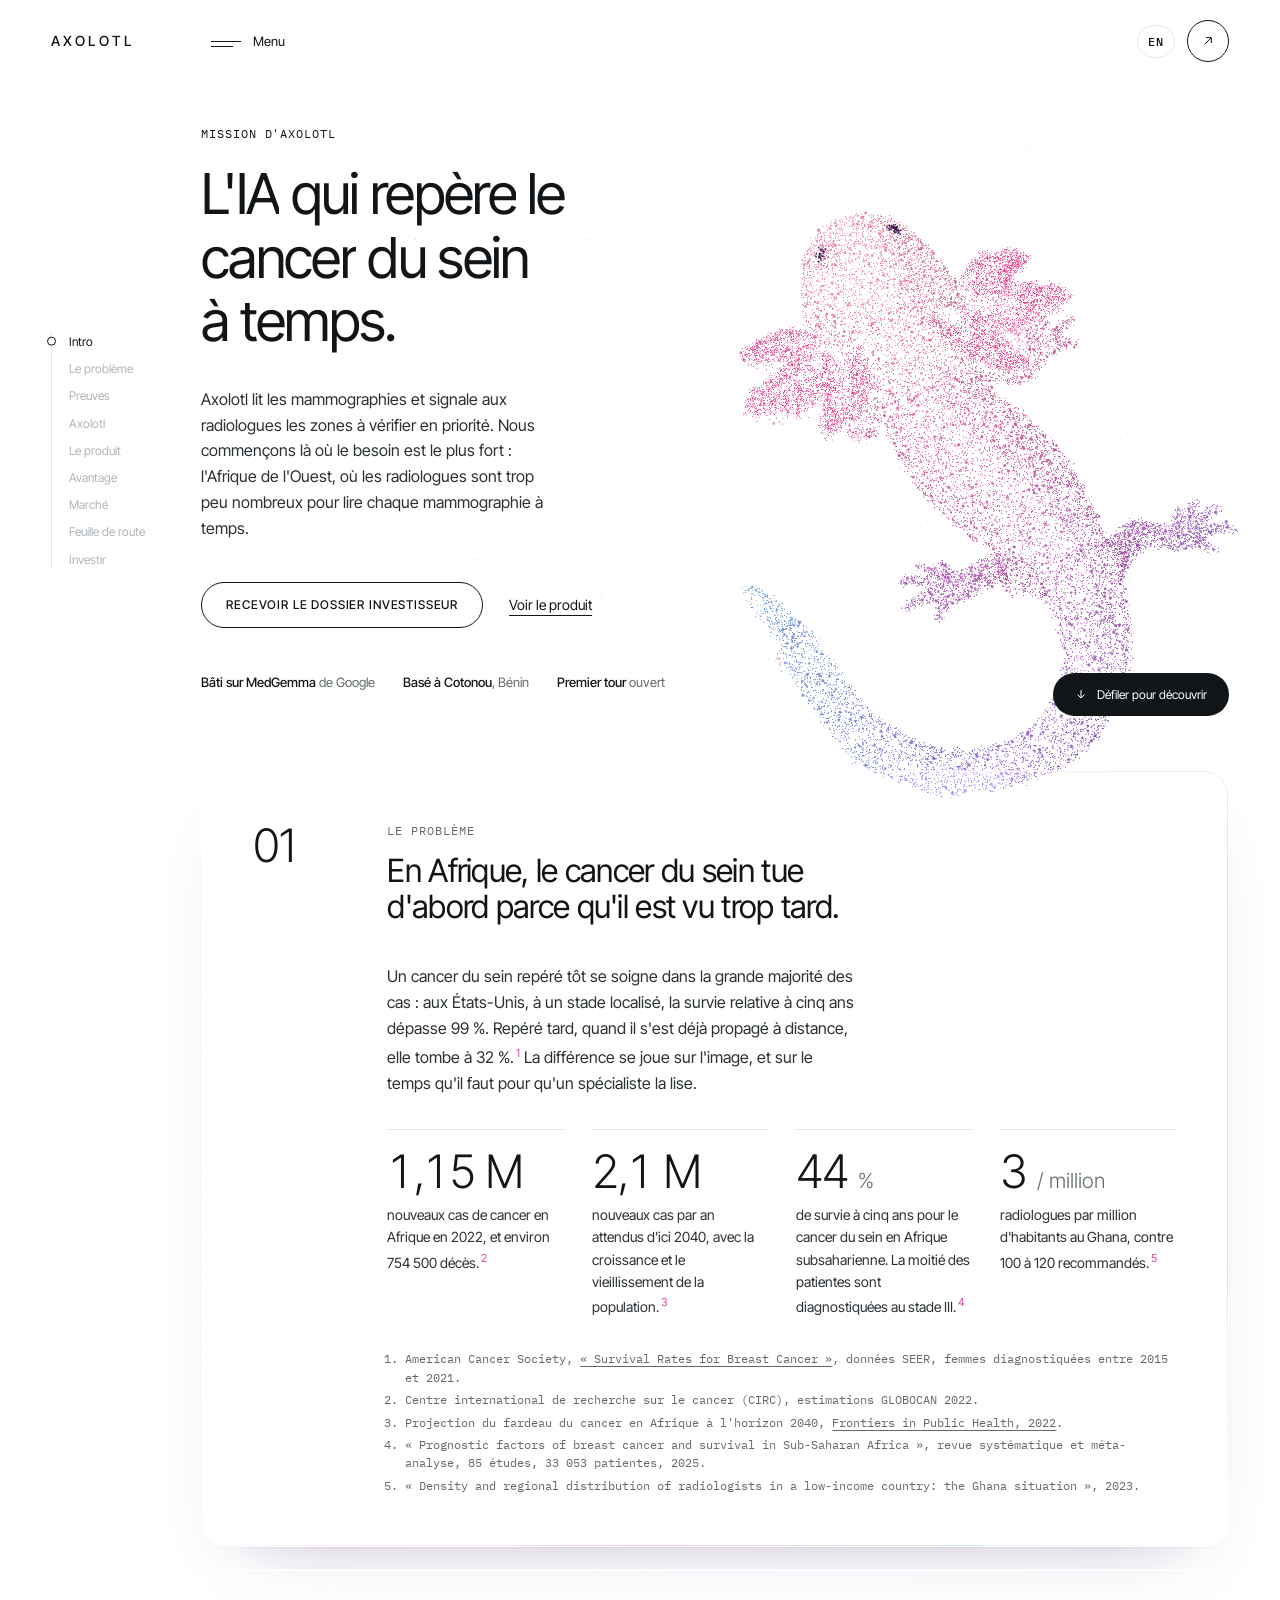
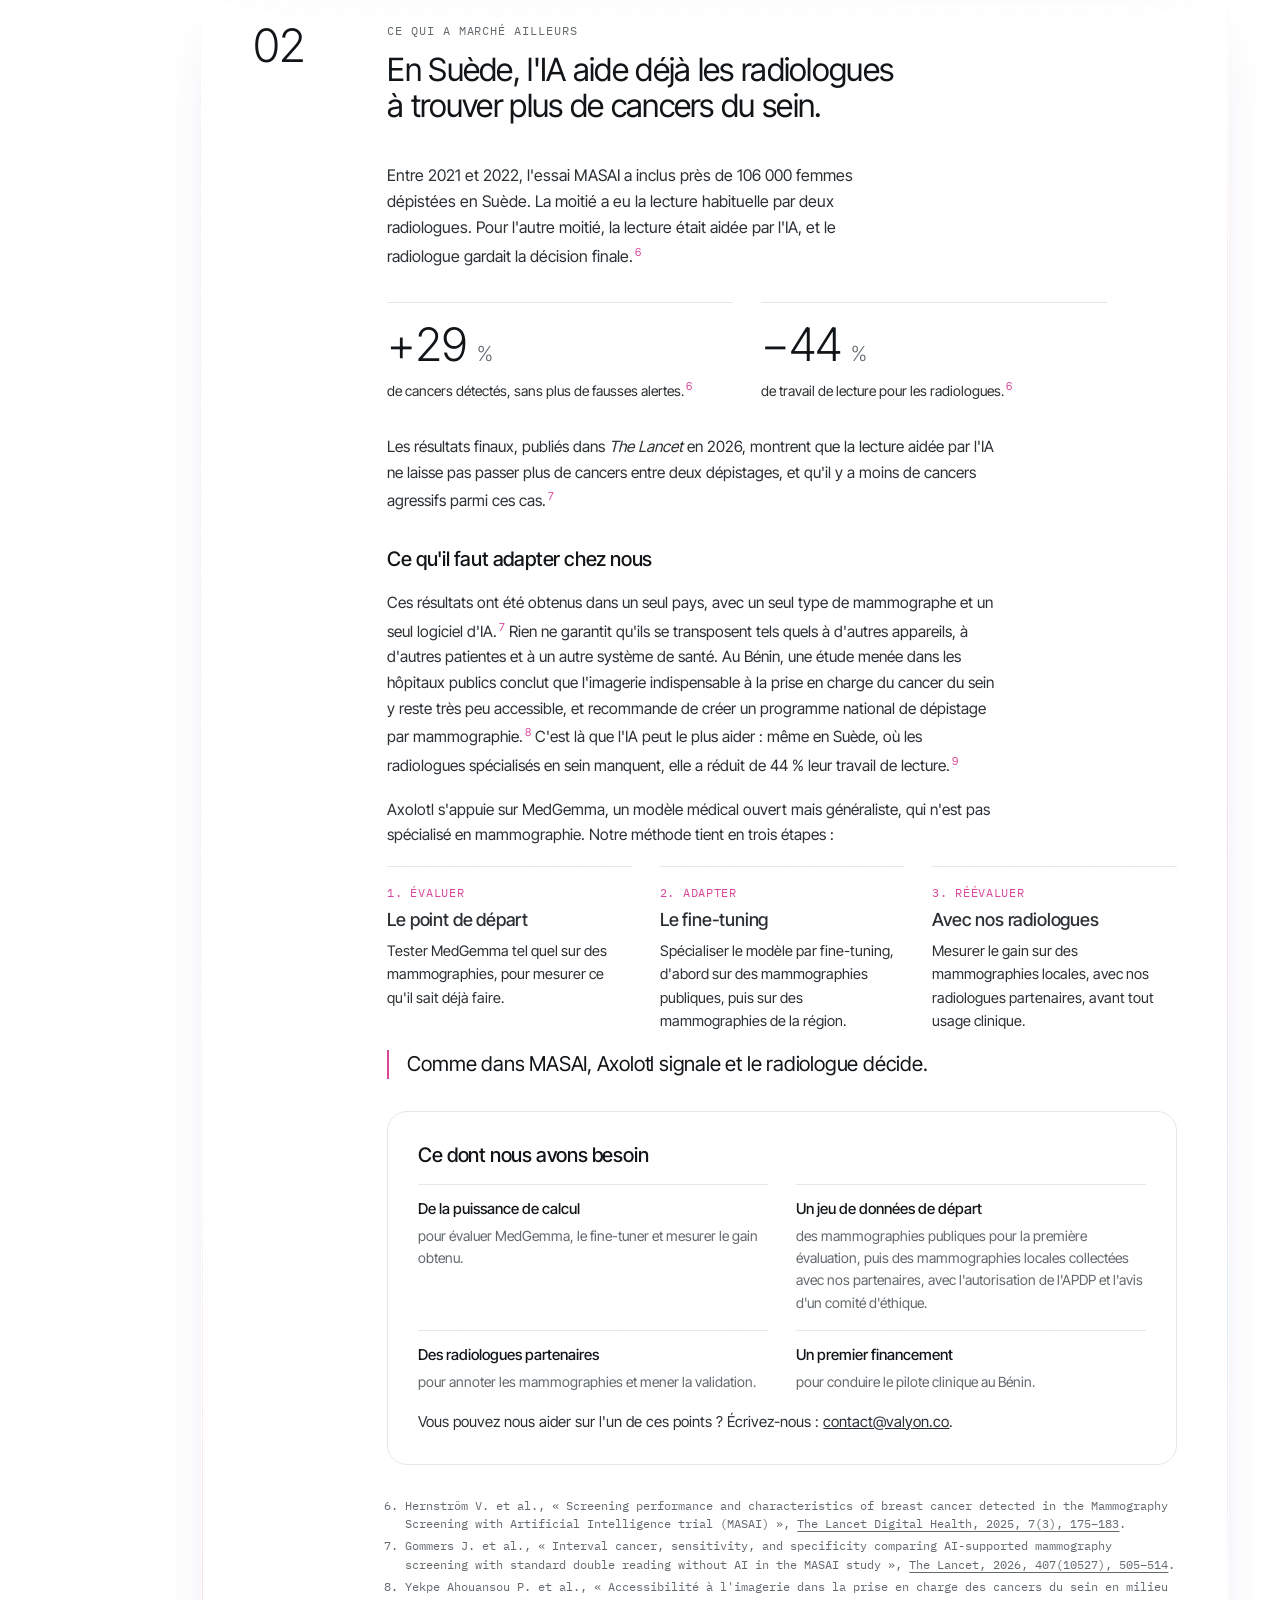
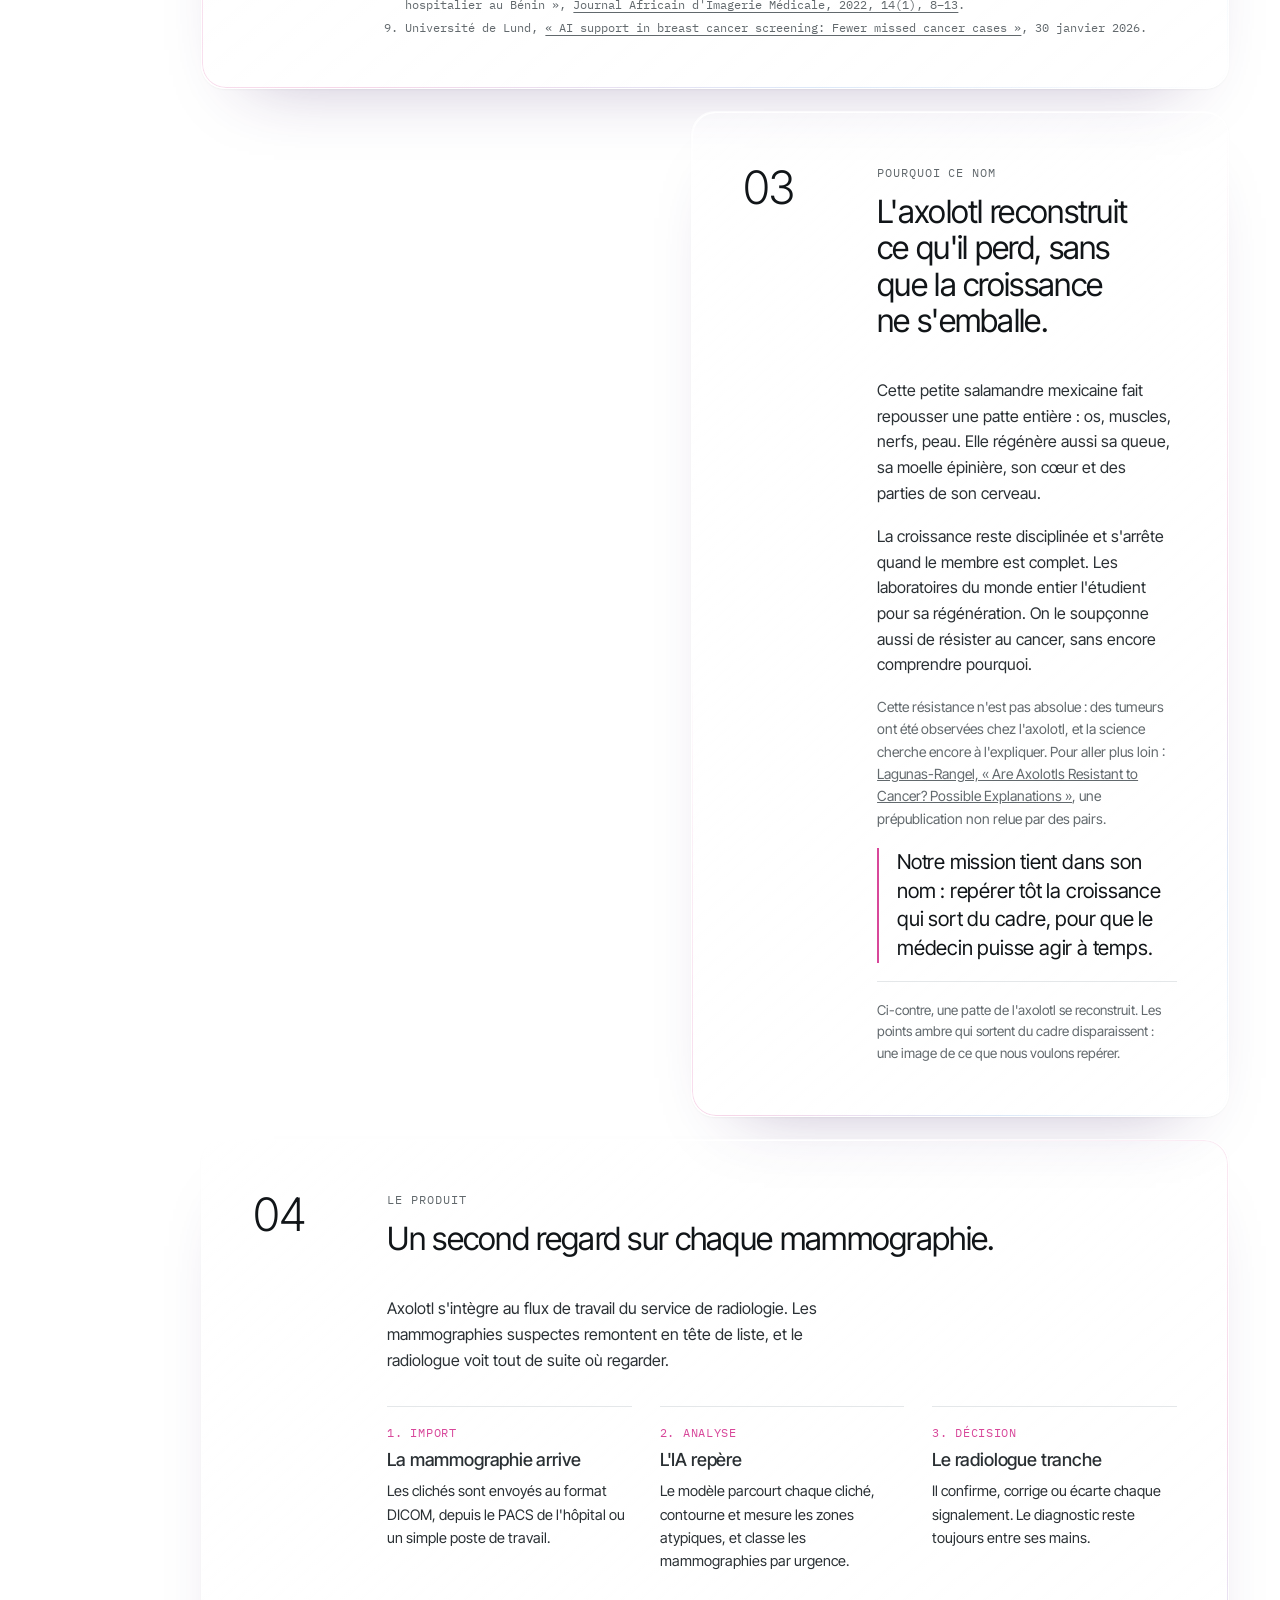
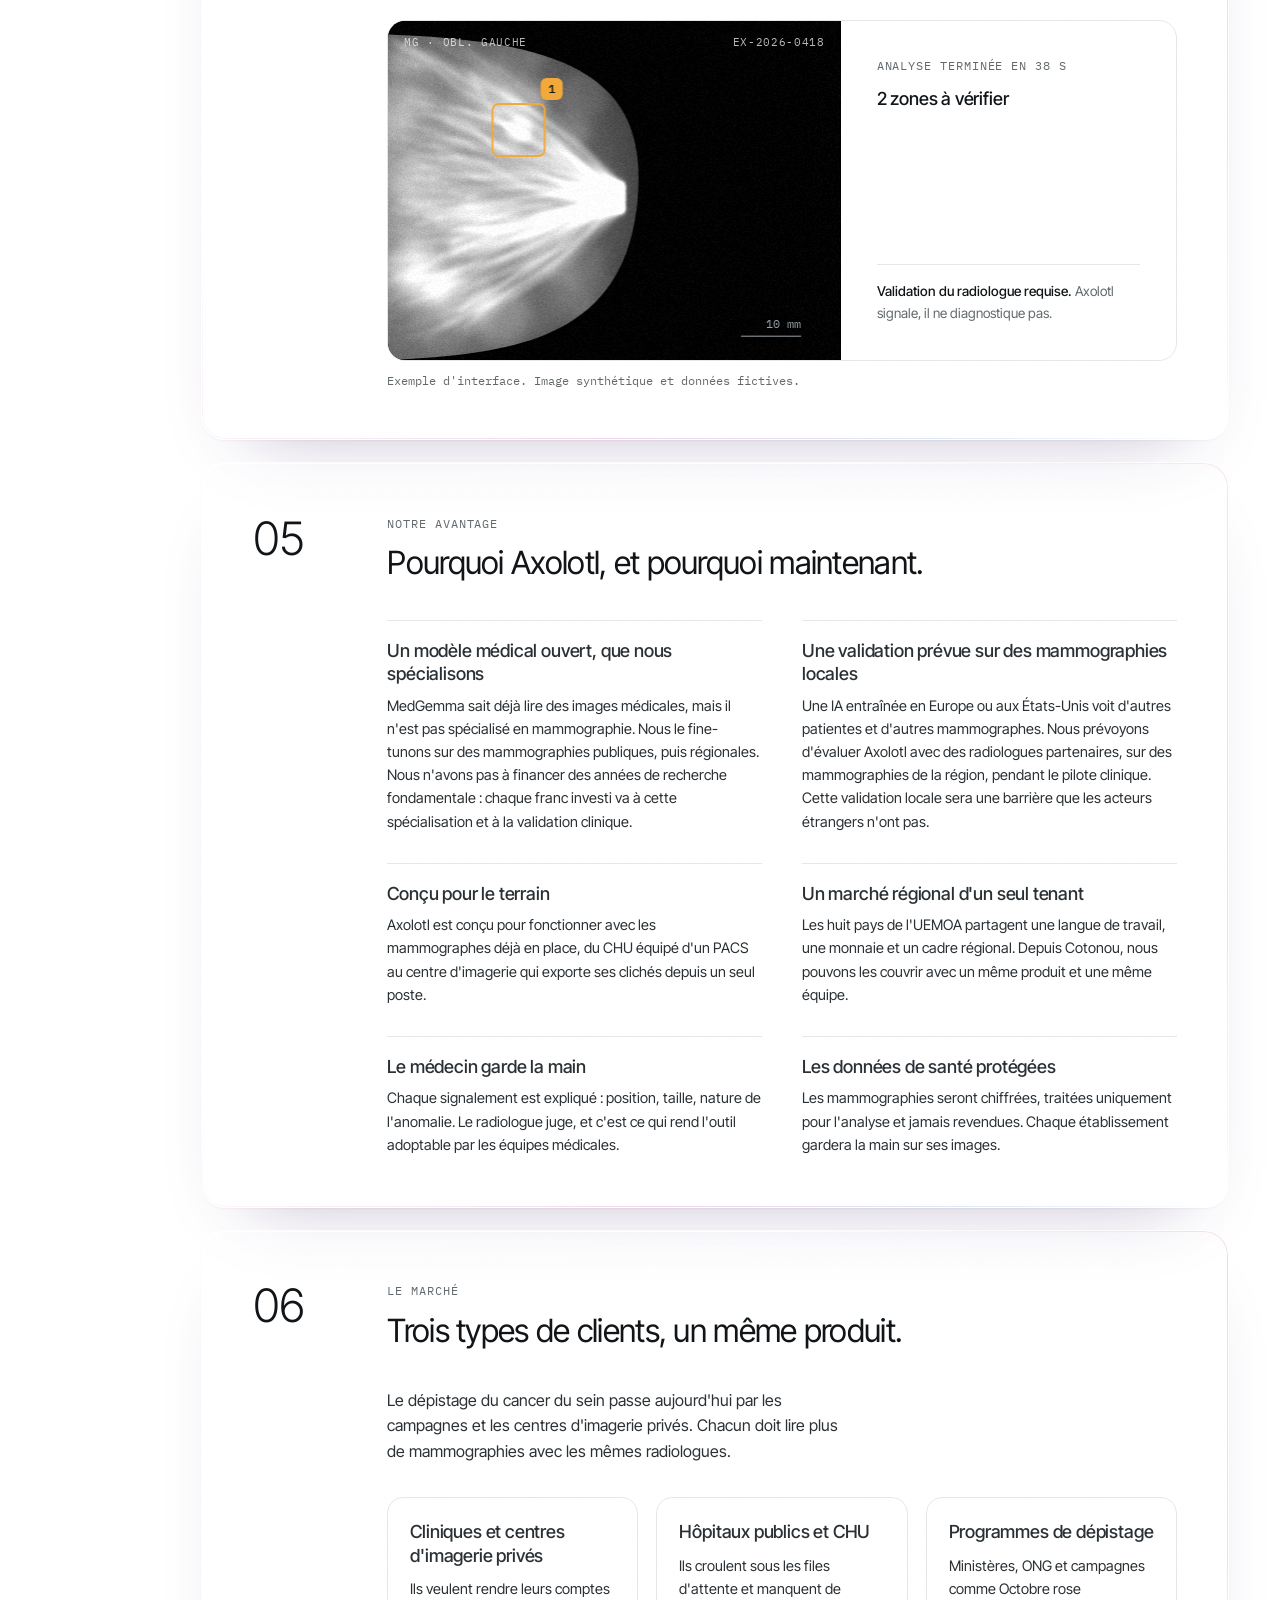
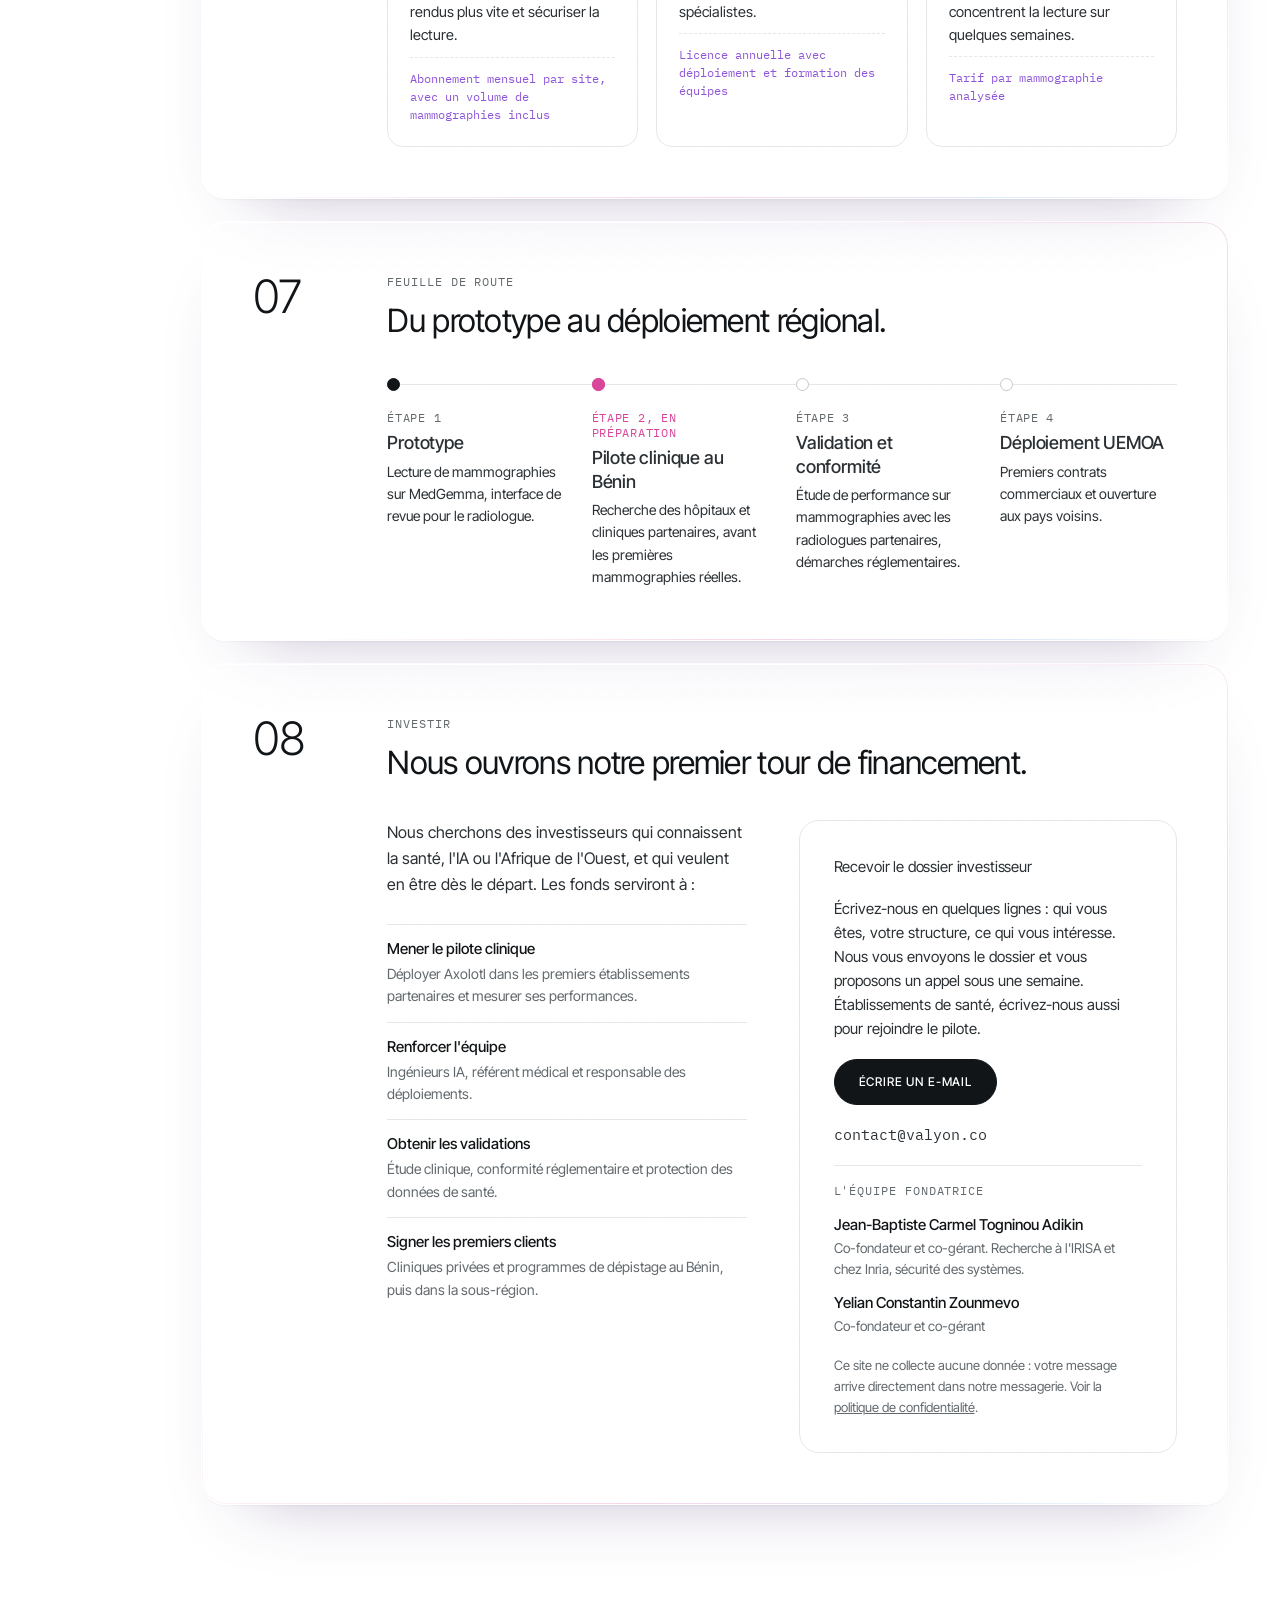
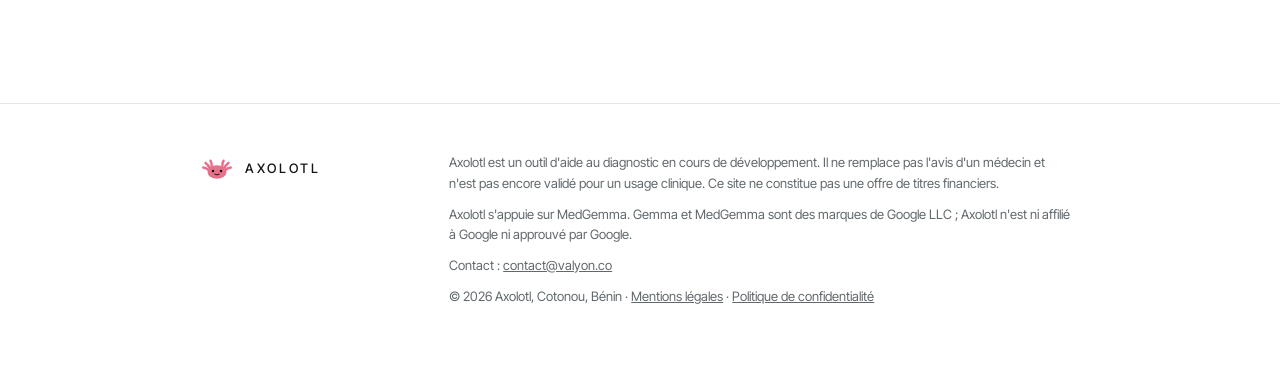
==== commit ee6464d6: "Version anglaise et corrections de Carmel - Nouvelle page en.html (/en), lien FR/EN, balises hreflan" ====
--- a/index.html
+++ b/index.html
@@ -8,6 +8,10 @@
 <meta property="og:title" content="Axolotl — L'IA qui repère le cancer du sein à temps">
 <meta property="og:description" content="Une IA d'aide à la lecture des mammographies pour le dépistage du cancer du sein, pensée pour les hôpitaux et cliniques d'Afrique de l'Ouest. Premier tour de financement ouvert.">
 <meta property="og:type" content="website">
+<meta property="og:locale" content="fr_FR">
+<link rel="alternate" hreflang="fr" href="https://axolotl.valyon.co/">
+<link rel="alternate" hreflang="en" href="https://axolotl.valyon.co/en">
+<link rel="alternate" hreflang="x-default" href="https://axolotl.valyon.co/">
 <meta name="theme-color" content="#ffffff">
 <link rel="icon" type="image/svg+xml" href="/assets/axolotl-mark.svg">
 <script>
@@ -15,8 +19,8 @@
   (function (d) { d.classList.replace('no-js', 'js'); setTimeout(function () { if (!d.classList.contains('ui')) d.classList.replace('js', 'no-js'); }, 2500); })(document.documentElement);
 </script>
 <link rel="preload" href="assets/fonts/inter-tight-latin.v1.woff2" as="font" type="font/woff2" crossorigin>
-<link rel="stylesheet" href="assets/site.v1.css">
-<script src="assets/site.v1.js" defer></script>
+<link rel="stylesheet" href="assets/site.v2.css">
+<script src="assets/site.v2.js" defer></script>
 <script src="assets/vendor/three.r128.v1.min.js" defer></script>
 <script src="assets/axolotl.v1.js" defer></script>
 </head>
@@ -27,13 +31,16 @@
 <header class="top">
   <div class="top-left">
     <a class="brand" href="#intro" aria-label="Axolotl, accueil">Axolotl</a>
-    <button class="menu-btn" id="menu-toggle" type="button" aria-controls="menu" aria-expanded="false">
+    <button class="menu-btn" id="menu-toggle" type="button" aria-controls="menu" aria-expanded="false" data-open-label="Menu" data-close-label="Fermer">
       <i aria-hidden="true"></i><span class="menu-label">Menu</span>
     </button>
   </div>
-  <a class="to-invest" href="#investir" aria-label="Investir">
-    <svg width="16" height="16" viewBox="0 0 24 24" fill="none" stroke="currentColor" stroke-width="1.5" aria-hidden="true"><path d="M7 17 17 7M9 7h8v8"/></svg>
-  </a>
+  <div class="top-right">
+    <a class="lang" href="/en" hreflang="en" lang="en" aria-label="English version">EN</a>
+    <a class="to-invest" href="#investir" aria-label="Investir">
+      <svg width="16" height="16" viewBox="0 0 24 24" fill="none" stroke="currentColor" stroke-width="1.5" aria-hidden="true"><path d="M7 17 17 7M9 7h8v8"/></svg>
+    </a>
+  </div>
 </header>
 
 <nav class="menu" id="menu" hidden aria-label="Menu principal">
@@ -100,7 +107,7 @@
         </div>
       </div>
       <div class="card-body">
-        <p class="lede">Un cancer du sein repéré tôt se soigne dans la grande majorité des cas&nbsp;: aux États-Unis, à un stade localisé, la survie à cinq ans dépasse 99&nbsp;%.<sup><a href="#src-1" aria-label="Source 1">1</a></sup> Repéré tard, il devient souvent mortel. La différence se joue sur l'image, et sur le temps qu'il faut pour qu'un spécialiste la lise.</p>
+        <p class="lede">Un cancer du sein repéré tôt se soigne dans la grande majorité des cas&nbsp;: aux États-Unis, à un stade localisé, la survie relative à cinq ans dépasse 99&nbsp;%. Repéré tard, quand il s'est déjà propagé à distance, elle tombe à 32&nbsp;%.<sup><a href="#src-1" aria-label="Source 1">1</a></sup> La différence se joue sur l'image, et sur le temps qu'il faut pour qu'un spécialiste la lise.</p>
         <div class="figures stagger">
           <div class="figure">
             <p class="num-figure" data-count="1.15" data-decimals="2">1,15&nbsp;M</p>
@@ -153,7 +160,7 @@
 
         <div class="adapt">
           <h3>Ce qu'il faut adapter chez nous</h3>
-          <p class="body-text">Ces résultats ont été obtenus dans un seul pays, avec un seul type de mammographe et un seul logiciel d'IA.<sup><a href="#src-7" aria-label="Source 7">7</a></sup> Rien ne garantit qu'ils se transposent tels quels à d'autres appareils, à d'autres patientes et à un autre système de santé. Au Bénin, une étude menée dans les hôpitaux publics conclut que l'imagerie indispensable à la prise en charge du cancer du sein y reste très peu accessible, et recommande de créer un programme national de dépistage par mammographie.<sup><a href="#src-8" aria-label="Source 8">8</a></sup></p>
+          <p class="body-text">Ces résultats ont été obtenus dans un seul pays, avec un seul type de mammographe et un seul logiciel d'IA.<sup><a href="#src-7" aria-label="Source 7">7</a></sup> Rien ne garantit qu'ils se transposent tels quels à d'autres appareils, à d'autres patientes et à un autre système de santé. Au Bénin, une étude menée dans les hôpitaux publics conclut que l'imagerie indispensable à la prise en charge du cancer du sein y reste très peu accessible, et recommande de créer un programme national de dépistage par mammographie.<sup><a href="#src-8" aria-label="Source 8">8</a></sup> C'est là que l'IA peut le plus aider&nbsp;: même en Suède, où les radiologues spécialisés en sein manquent, elle a réduit de 44&nbsp;% leur travail de lecture.<sup><a href="#src-9" aria-label="Source 9">9</a></sup></p>
           <p class="body-text">Axolotl s'appuie sur MedGemma, un modèle médical ouvert mais généraliste, qui n'est pas spécialisé en mammographie. Notre méthode tient en trois étapes&nbsp;:</p>
           <ol class="steps stagger">
             <li class="step">
@@ -190,6 +197,7 @@
           <li id="src-6">Hernström V. et al., « Screening performance and characteristics of breast cancer detected in the Mammography Screening with Artificial Intelligence trial (MASAI) », <a href="https://doi.org/10.1016/S2589-7500(24)00267-X" target="_blank" rel="noopener">The Lancet Digital Health, 2025, 7(3), 175–183</a>.</li>
           <li id="src-7">Gommers J. et al., « Interval cancer, sensitivity, and specificity comparing AI-supported mammography screening with standard double reading without AI in the MASAI study », <a href="https://doi.org/10.1016/S0140-6736(25)02464-X" target="_blank" rel="noopener">The Lancet, 2026, 407(10527), 505–514</a>.</li>
           <li id="src-8">Yekpe Ahouansou P. et al., « Accessibilité à l'imagerie dans la prise en charge des cancers du sein en milieu hospitalier au Bénin », <a href="https://www.ajol.info/index.php/jaim/article/view/239787" target="_blank" rel="noopener">Journal Africain d'Imagerie Médicale, 2022, 14(1), 8–13</a>.</li>
+          <li id="src-9">Université de Lund, <a href="https://www.lunduniversity.lu.se/article/ai-support-breast-cancer-screening-fewer-missed-cancer-cases" target="_blank" rel="noopener">« AI support in breast cancer screening: Fewer missed cancer cases »</a>, 30 janvier 2026.</li>
         </ol>
       </div>
     </section>
@@ -210,7 +218,7 @@
         </div>
         <div class="card-body prose">
           <p>Cette petite salamandre mexicaine fait repousser une patte entière&nbsp;: os, muscles, nerfs, peau. Elle régénère aussi sa queue, sa moelle épinière, son cœur et des parties de son cerveau.</p>
-          <p>La croissance reste disciplinée et s'arrête quand le membre est complet. Les tumeurs y sont si rares que les laboratoires du monde entier l'étudient pour comprendre comment le vivant garde le contrôle.</p>
+          <p>La croissance reste disciplinée et s'arrête quand le membre est complet. Les laboratoires du monde entier l'étudient pour sa régénération. On le soupçonne aussi de résister au cancer, sans encore comprendre pourquoi.</p>
           <p class="note">Cette résistance n'est pas absolue&nbsp;: des tumeurs ont été observées chez l'axolotl, et la science cherche encore à l'expliquer. Pour aller plus loin&nbsp;: <a href="https://www.preprints.org/manuscript/202601.1486" target="_blank" rel="noopener">Lagunas-Rangel, « Are Axolotls Resistant to Cancer? Possible Explanations »</a>, une prépublication non relue par des pairs.</p>
           <p class="pull">Notre mission tient dans son nom&nbsp;: repérer tôt la croissance qui sort du cadre, pour que le médecin puisse agir à temps.</p>
           <p class="regen-caption">
@@ -280,12 +288,12 @@
       </div>
       <div class="card-body">
         <div class="pairs stagger">
-          <div class="pair"><h3>Un modèle médical ouvert, que nous spécialisons</h3><p>MedGemma sait déjà lire des images médicales, mais il n'est pas spécialisé en mammographie. Nous le fine-tunons sur des mammographies publiques, puis régionales. Nous n'avons pas à financer des années de recherche fondamentale&nbsp;: chaque euro va à cette spécialisation et à la validation clinique.</p></div>
+          <div class="pair"><h3>Un modèle médical ouvert, que nous spécialisons</h3><p>MedGemma sait déjà lire des images médicales, mais il n'est pas spécialisé en mammographie. Nous le fine-tunons sur des mammographies publiques, puis régionales. Nous n'avons pas à financer des années de recherche fondamentale&nbsp;: chaque franc investi va à cette spécialisation et à la validation clinique.</p></div>
           <div class="pair"><h3>Une validation prévue sur des mammographies locales</h3><p>Une IA entraînée en Europe ou aux États-Unis voit d'autres patientes et d'autres mammographes. Nous prévoyons d'évaluer Axolotl avec des radiologues partenaires, sur des mammographies de la région, pendant le pilote clinique. Cette validation locale sera une barrière que les acteurs étrangers n'ont pas.</p></div>
           <div class="pair"><h3>Conçu pour le terrain</h3><p>Axolotl est conçu pour fonctionner avec les mammographes déjà en place, du CHU équipé d'un PACS au centre d'imagerie qui exporte ses clichés depuis un seul poste.</p></div>
           <div class="pair"><h3>Un marché régional d'un seul tenant</h3><p>Les huit pays de l'UEMOA partagent une langue de travail, une monnaie et un cadre régional. Depuis Cotonou, nous pouvons les couvrir avec un même produit et une même équipe.</p></div>
           <div class="pair"><h3>Le médecin garde la main</h3><p>Chaque signalement est expliqué&nbsp;: position, taille, nature de l'anomalie. Le radiologue juge, et c'est ce qui rend l'outil adoptable par les équipes médicales.</p></div>
-          <div class="pair"><h3>Les données de santé protégées</h3><p>Les mammographies sont chiffrées, traitées uniquement pour l'analyse et jamais revendues. Chaque établissement garde la main sur ses images.</p></div>
+          <div class="pair"><h3>Les données de santé protégées</h3><p>Les mammographies seront chiffrées, traitées uniquement pour l'analyse et jamais revendues. Chaque établissement gardera la main sur ses images.</p></div>
         </div>
       </div>
     </section>
@@ -299,7 +307,7 @@
         </div>
       </div>
       <div class="card-body">
-        <p class="lede">Le dépistage du cancer du sein progresse dans toute la sous-région, porté par les campagnes nationales et les centres d'imagerie privés. Chacun a besoin de lire plus de mammographies avec les mêmes radiologues.</p>
+        <p class="lede">Le dépistage du cancer du sein passe aujourd'hui par les campagnes et les centres d'imagerie privés. Chacun doit lire plus de mammographies avec les mêmes radiologues.</p>
         <div class="buyers stagger">
           <div class="buyer">
             <h3>Cliniques et centres d'imagerie privés</h3>
@@ -313,7 +321,7 @@
           </div>
           <div class="buyer">
             <h3>Programmes de dépistage</h3>
-            <p>Ministères, ONG et campagnes comme Octobre rose doivent lire des milliers de mammographies en quelques semaines.</p>
+            <p>Ministères, ONG et campagnes comme Octobre rose concentrent la lecture sur quelques semaines.</p>
             <p class="price">Tarif par mammographie analysée</p>
           </div>
         </div>
@@ -381,7 +389,7 @@
           <div class="team">
             <p class="meta">L'équipe fondatrice</p>
             <ul>
-              <li><b>Jean-Baptiste Carmel Togninou Adikin</b><span>Co-fondateur et co-gérant</span></li>
+              <li><b>Jean-Baptiste Carmel Togninou Adikin</b><span>Co-fondateur et co-gérant. Recherche à l'IRISA et chez Inria, sécurité des systèmes.</span></li>
               <li><b>Yelian Constantin Zounmevo</b><span>Co-fondateur et co-gérant</span></li>
             </ul>
           </div>
--- a/assets/site.v2.css
+++ b/assets/site.v2.css
@@ -0,0 +1,371 @@
+/* Axolotl — white, airy, particle axolotl (MYDNA direction). Amber is reserved for "signal". */
+/* Fonts served from our own host (no visitor IP sent to Google). SIL Open Font License, see fonts/OFL-*.txt */
+@font-face { font-family: "Inter Tight"; font-style: normal; font-weight: 300 500; font-display: swap; src: url("fonts/inter-tight-latin.v1.woff2") format("woff2"); }
+@font-face { font-family: "IBM Plex Mono"; font-style: normal; font-weight: 400; font-display: swap; src: url("fonts/ibm-plex-mono-400-latin.v1.woff2") format("woff2"); }
+@font-face { font-family: "IBM Plex Mono"; font-style: normal; font-weight: 500; font-display: swap; src: url("fonts/ibm-plex-mono-500-latin.v1.woff2") format("woff2"); }
+
+:root {
+  --bg: #ffffff;
+  --ink: #111518;
+  --muted: #62696d;
+  --line: #e4e7e9;
+  --soft: #f6f7f8;
+  --pink: #f27fa0;
+  --magenta: #d8479a;
+  --violet: #8d55d8;
+  --blue: #4f8fe0;
+  --signal: #f2a93b;
+  --gutter: clamp(20px, 4vw, 56px);
+  --rail-space: 0px;
+  --ease: cubic-bezier(.2, .8, .2, 1);
+  --font: "Inter Tight", system-ui, -apple-system, "Segoe UI", sans-serif;
+  --mono: "IBM Plex Mono", ui-monospace, Menlo, monospace;
+  color-scheme: light;
+}
+@media (min-width: 1100px) { :root { --rail-space: 150px; } }
+
+*, *::before, *::after { box-sizing: border-box; }
+html { scroll-behavior: smooth; -webkit-text-size-adjust: 100%; }
+body {
+  margin: 0; background: var(--bg); color: var(--ink);
+  font-family: var(--font); font-size: 16px; line-height: 1.6;
+  -webkit-font-smoothing: antialiased; overflow-x: hidden;
+}
+body.menu-open { overflow: hidden; }
+img, svg, canvas { display: block; max-width: 100%; }
+a { color: inherit; }
+p, h1, h2, h3, ol, ul { margin: 0; }
+:focus-visible { outline: 2px solid var(--violet); outline-offset: 3px; border-radius: 4px; }
+.skip { position: absolute; left: 12px; top: -60px; z-index: 100; background: var(--ink); color: #fff; padding: 10px 16px; border-radius: 999px; text-decoration: none; font-size: 13px; }
+.skip:focus { top: 12px; }
+
+#gl { position: fixed; inset: 0; width: 100%; height: 100%; z-index: 0; pointer-events: none; }
+
+/* ---------- Type ---------- */
+h1 { font-weight: 400; font-size: clamp(40px, 4.4vw, 66px); line-height: 1.04; letter-spacing: -.03em; }
+h2 { font-weight: 400; font-size: clamp(26px, 2.5vw, 36px); line-height: 1.14; letter-spacing: -.022em; text-wrap: balance; }
+h3 { font-weight: 500; font-size: 18px; line-height: 1.3; letter-spacing: -.01em; }
+.eyebrow, .meta {
+  font-family: var(--mono); font-size: 11.5px; letter-spacing: .08em; text-transform: uppercase; color: var(--muted);
+}
+.eyebrow { color: var(--ink); margin-bottom: 22px; }
+.meta { margin-bottom: 12px; }
+.lede { font-size: clamp(16px, 1.25vw, 18px); line-height: 1.62; color: #2a3034; max-width: 52ch; }
+
+/* ---------- Buttons ---------- */
+.pill {
+  display: inline-flex; align-items: center; justify-content: center; gap: 10px;
+  border: 1px solid var(--ink); border-radius: 999px; padding: 13px 24px; min-height: 46px;
+  font: 500 12px/1 var(--font); letter-spacing: .07em; text-transform: uppercase; text-decoration: none;
+  color: var(--ink); background: rgba(255, 255, 255, .7); cursor: pointer;
+  transition: background .35s var(--ease), color .35s var(--ease), transform .35s var(--ease);
+}
+.pill:hover { background: var(--ink); color: #fff; }
+.pill:active { transform: scale(.98); }
+.pill-dark { background: var(--ink); color: #fff; }
+.pill-dark:hover { background: #2b3238; }
+.textlink { font-size: 14px; text-underline-offset: 5px; text-decoration-thickness: 1px; }
+.textlink:hover { text-decoration-color: var(--magenta); }
+
+/* ---------- Header ---------- */
+.top {
+  position: fixed; inset: 0 0 auto; z-index: 40; display: flex; align-items: center; justify-content: space-between;
+  padding: max(20px, env(safe-area-inset-top)) var(--gutter) 18px;
+  background: linear-gradient(to bottom, rgba(255, 255, 255, .94) 40%, rgba(255, 255, 255, 0));
+}
+.top-left { display: flex; align-items: center; gap: clamp(28px, 6vw, 96px); }
+.brand { font-weight: 500; letter-spacing: .22em; font-size: 14px; text-decoration: none; text-transform: uppercase; }
+.menu-btn {
+  display: flex; align-items: center; gap: 12px; padding: 8px 0; background: none; border: 0;
+  font: 400 13px var(--font); color: var(--ink); cursor: pointer;
+}
+.menu-btn i { position: relative; display: block; width: 30px; height: 1px; background: currentColor; transition: transform .4s var(--ease); }
+.menu-btn i::after { content: ""; position: absolute; left: 0; top: 5px; width: 22px; height: 1px; background: currentColor; transition: width .4s var(--ease), transform .4s var(--ease), top .4s var(--ease); }
+.menu-btn:hover i::after { width: 30px; }
+.menu-btn[aria-expanded="true"] i { transform: translateY(2.5px) rotate(45deg); }
+.menu-btn[aria-expanded="true"] i::after { top: 0; width: 30px; transform: rotate(-90deg); }
+.to-invest {
+  width: 42px; height: 42px; border-radius: 50%; border: 1px solid var(--ink); display: grid; place-items: center;
+  text-decoration: none; transition: background .3s, color .3s;
+}
+.to-invest:hover { background: var(--ink); color: #fff; }
+
+/* ---------- Menu overlay ---------- */
+.menu {
+  position: fixed; inset: 0; z-index: 35; background: #fff; overflow-y: auto;
+  display: flex; flex-direction: column; justify-content: safe center; gap: clamp(24px, 5vh, 40px);
+  padding: 110px var(--gutter) 48px calc(var(--gutter) + var(--rail-space));
+}
+.menu[hidden] { display: none; }
+.menu-list { list-style: none; padding: 0; display: grid; gap: 4px; }
+.menu-list a {
+  display: inline-flex; align-items: baseline; gap: 18px; text-decoration: none;
+  font-size: clamp(28px, min(4.6vw, 6.4vh), 60px); font-weight: 300; letter-spacing: -.03em; line-height: 1.12;
+  transition: color .3s;
+}
+.menu-list a span { font: 400 12px var(--mono); color: var(--muted); letter-spacing: .06em; }
+.menu-list a:hover { color: var(--magenta); }
+.menu-cta { align-self: flex-start; }
+.js .menu-list li, .js .menu-cta { opacity: 0; transform: translateY(24px); transition: opacity .8s var(--ease), transform .8s var(--ease); }
+.js .menu.open .menu-list li, .js .menu.open .menu-cta { opacity: 1; transform: none; }
+
+/* ---------- Side rail ---------- */
+.rail {
+  position: fixed; left: var(--gutter); top: 50%; transform: translateY(-50%); z-index: 20;
+  list-style: none; margin: 0; padding: 0 0 0 18px; font-size: 12px; display: none;
+}
+@media (min-width: 1100px) { .rail { display: block; } }
+.rail::before { content: ""; position: absolute; left: 0; top: 4px; bottom: 4px; width: 1px; background: var(--line); }
+.rail .dot { position: absolute; left: -4px; top: 9px; width: 9px; height: 9px; border-radius: 50%; border: 1px solid var(--ink); background: #fff; transition: top .6s var(--ease); }
+.rail li { padding: 4px 0; }
+.rail a { text-decoration: none; color: #b0b5b8; transition: color .3s; }
+.rail a:hover, .rail a.on { color: var(--ink); }
+
+/* ---------- Hero ---------- */
+.hero {
+  position: relative; z-index: 1; min-height: 100svh;
+  display: grid; grid-template-columns: minmax(0, 520px) minmax(0, 1fr); align-items: center; gap: 24px;
+  padding: 120px var(--gutter) 110px calc(var(--gutter) + var(--rail-space));
+}
+.hero-copy { position: relative; z-index: 2; }
+#title { margin-bottom: 32px; }
+.hero .lede { margin-bottom: 40px; max-width: 40ch; }
+.hero-actions { display: flex; flex-wrap: wrap; align-items: center; gap: 14px 26px; }
+.proof { list-style: none; padding: 0; display: flex; flex-wrap: wrap; gap: 10px 28px; margin-top: 44px; font-size: 13px; color: var(--muted); }
+.proof b { color: var(--ink); font-weight: 500; }
+.hero-stage { position: relative; height: min(calc(100svh - 230px), 820px); min-height: 380px; }
+@media (min-width: 900px) {
+  .hero { min-height: calc(100svh - 130px); grid-template-columns: minmax(0, 520px); padding-bottom: 72px; }
+  .hero-stage { position: absolute; top: 92px; bottom: -110px; left: calc(var(--gutter) + var(--rail-space) + 540px); right: var(--gutter); height: auto; min-height: 0; }
+  .scroll-cue { bottom: clamp(18px, 3vh, 34px); }
+}
+.axo-poster { width: 100%; height: 100%; object-fit: contain; }
+.gl-on .axo-poster { visibility: hidden; }
+.scroll-cue {
+  position: absolute; right: var(--gutter); bottom: clamp(28px, 6vh, 64px); z-index: 2;
+  display: inline-flex; align-items: center; gap: 10px; padding: 12px 22px; border-radius: 999px;
+  background: var(--ink); color: #fff; font-size: 12px; text-decoration: none;
+}
+.scroll-cue svg { animation: bob 1.8s ease-in-out infinite; }
+@keyframes bob { 50% { transform: translateY(3px); } }
+
+@media (min-width: 900px) and (max-height: 760px) {
+  .hero { padding-top: 92px; padding-bottom: 64px; }
+  #title { margin-bottom: 22px; }
+  .hero .lede { margin-bottom: 26px; }
+  .proof { margin-top: 26px; }
+}
+@media (max-width: 899px) {
+  .hero { grid-template-columns: 1fr; align-content: end; padding-top: 84px; padding-bottom: 72px; gap: 8px; }
+  .hero-stage { order: -1; height: 46svh; min-height: 280px; }
+  .scroll-cue { display: none; }
+  .proof { margin-top: 32px; }
+}
+@media (max-width: 899px) and (orientation: landscape) {
+  .hero { grid-template-columns: 1fr 1fr; align-content: start; align-items: start; padding-top: 76px; }
+  .hero-stage { order: 0; height: calc(100svh - 96px); min-height: 0; position: sticky; top: 76px; }
+}
+
+/* ---------- Cards ---------- */
+.sections {
+  position: relative; z-index: 1; display: grid; gap: 22px; max-width: calc(1180px + var(--rail-space) + 2 * var(--gutter));
+  padding: 0 var(--gutter) 22vh calc(var(--gutter) + var(--rail-space));
+}
+/* Liquid glass: thin enough that the particles stay visible (blurred) behind the text */
+.card, .panel {
+  position: relative; border-radius: 24px; padding: clamp(28px, 4vw, 56px);
+  background: linear-gradient(140deg, rgba(255, 255, 255, .36) 0%, rgba(255, 255, 255, .1) 55%, rgba(255, 255, 255, .24) 100%);
+  -webkit-backdrop-filter: blur(.6px) saturate(1.35); backdrop-filter: blur(.6px) saturate(1.35);
+  border: 1px solid rgba(255, 255, 255, .55);
+  box-shadow: inset 0 1px 0 rgba(255, 255, 255, .95), inset 0 -1px 0 rgba(255, 255, 255, .3),
+    0 1px 2px rgba(17, 21, 24, .04), 0 34px 70px -48px rgba(60, 30, 100, .38);
+}
+.card::before, .panel::before {
+  content: ""; position: absolute; inset: 0; border-radius: inherit; padding: 1px; pointer-events: none;
+  background: linear-gradient(135deg, rgba(255, 255, 255, .95), rgba(255, 255, 255, .15) 35%, rgba(216, 71, 154, .22) 68%, rgba(79, 143, 224, .2) 85%, rgba(255, 255, 255, .7));
+  -webkit-mask: linear-gradient(#000 0 0) content-box, linear-gradient(#000 0 0); -webkit-mask-composite: xor;
+  mask: linear-gradient(#000 0 0) content-box exclude, linear-gradient(#000 0 0);
+}
+.card-open::before { display: none; }
+@supports not ((backdrop-filter: blur(1px)) or (-webkit-backdrop-filter: blur(1px))) {
+  .card, .panel { background: rgba(250, 250, 251, .9); }
+}
+.card-open { background: none; border: 0; box-shadow: none; padding: 0; -webkit-backdrop-filter: none; backdrop-filter: none;
+  display: grid; grid-template-columns: minmax(0, 1fr) minmax(0, 1.15fr); gap: 22px; align-items: stretch; }
+.card-open .panel { grid-column: 2; grid-row: 1; }
+.regen-stage { grid-column: 1; grid-row: 1; position: relative; min-height: 560px; }
+.regen-sticky { position: sticky; top: 12vh; height: 76vh; min-height: 420px; }
+.regen-caption { font-size: 13.5px; color: var(--muted); border-top: 1px solid var(--line); padding-top: 18px; }
+.gl-on .if-still, .if-gl { display: none; }
+.gl-on .if-gl { display: inline; }
+
+.card-head { display: grid; grid-template-columns: 110px minmax(0, 1fr); gap: 24px; margin-bottom: clamp(24px, 3vw, 40px); }
+.num { font-size: 46px; font-weight: 300; letter-spacing: -.04em; line-height: 1; }
+.card-body { margin-left: 134px; display: grid; gap: 32px; }
+.prose { gap: 18px; color: #2a3034; }
+.prose .note { font-size: 14px; color: var(--muted); }
+.pull { font-size: clamp(19px, 1.6vw, 23px); line-height: 1.4; letter-spacing: -.01em; color: var(--ink); border-left: 2px solid var(--magenta); padding-left: 18px; }
+
+@media (max-width: 899px) {
+  .card-head { grid-template-columns: 1fr; gap: 10px; }
+  .num { font-size: 32px; }
+  .card-body { margin-left: 0; }
+  .card-open { grid-template-columns: 1fr; }
+  .card-open .panel, .regen-stage { grid-column: 1; grid-row: auto; }
+  .regen-stage { min-height: 55svh; }
+  .regen-sticky { position: relative; top: 0; height: 55svh; min-height: 0; }
+}
+
+/* Figures */
+.figures { display: grid; grid-template-columns: repeat(4, minmax(0, 1fr)); gap: 28px; }
+.figure { border-top: 1px solid var(--line); padding-top: 18px; display: grid; gap: 10px; align-content: start; font-size: 14px; color: #2a3034; }
+.num-figure { font-size: clamp(38px, 3.6vw, 54px); font-weight: 300; letter-spacing: -.04em; line-height: 1; color: var(--ink); font-variant-numeric: tabular-nums; }
+.num-figure small { font-size: .45em; letter-spacing: 0; color: var(--muted); }
+sup a { text-decoration: none; color: var(--magenta); font-size: 11px; padding-left: 2px; }
+.sources { font-family: var(--mono); font-size: 11.5px; line-height: 1.6; color: var(--muted); padding-left: 18px; display: grid; gap: 4px; }
+.sources a { text-underline-offset: 3px; }
+@media (max-width: 1100px) { .figures { grid-template-columns: repeat(2, minmax(0, 1fr)); } }
+@media (max-width: 520px) { .figures { grid-template-columns: 1fr; } }
+
+/* Steps */
+.steps { list-style: none; padding: 0; display: grid; grid-template-columns: repeat(3, minmax(0, 1fr)); gap: 28px; }
+.step { border-top: 1px solid var(--line); padding-top: 18px; display: grid; gap: 8px; align-content: start; font-size: 14.5px; color: #2a3034; }
+.step .n { font: 400 11.5px var(--mono); letter-spacing: .06em; text-transform: uppercase; color: var(--magenta); }
+@media (max-width: 760px) { .steps { grid-template-columns: 1fr; } }
+
+/* Viewer */
+.viewer { display: grid; grid-template-columns: minmax(0, 1.35fr) minmax(0, 1fr); gap: 0; margin: clamp(32px, 4vw, 48px) 0 0 134px;
+  border-radius: 18px; overflow: hidden; border: 1px solid var(--line); background: #fff; }
+.viewer-image { position: relative; background: #07090b; aspect-ratio: 4 / 3; overflow: hidden; }
+.viewer-image canvas { width: 100%; height: 100%; }
+.hud { position: absolute; inset: 14px 16px auto; display: flex; justify-content: space-between; font: 400 11px var(--mono); letter-spacing: .06em; color: rgba(255, 255, 255, .72); }
+.scanline { position: absolute; left: 0; right: 0; top: 0; height: 2px; opacity: 0;
+  background: linear-gradient(90deg, transparent, var(--signal), transparent); box-shadow: 0 0 24px 6px rgba(242, 169, 59, .35); }
+.viewer-side { padding: clamp(22px, 3vw, 36px); display: grid; gap: 22px; align-content: space-between; }
+.zones { display: grid; gap: 12px; }
+.zone { display: grid; grid-template-columns: 26px 1fr; column-gap: 12px; font-size: 14px; }
+.zone b { font-weight: 500; }
+.zone span:last-child { grid-column: 2; color: var(--muted); font-size: 13px; }
+.badge { grid-row: span 2; width: 26px; height: 26px; border-radius: 50%; border: 1.5px solid var(--signal); color: #9a5a00; display: grid; place-items: center; font: 500 12px var(--mono); }
+.verdict { font-size: 13.5px; color: var(--muted); border-top: 1px solid var(--line); padding-top: 16px; }
+.verdict strong { color: var(--ink); font-weight: 500; }
+.fictive { margin: 12px 0 0 134px; font: 400 11.5px var(--mono); color: var(--muted); }
+.js .zone { opacity: 0; transform: translateX(-10px); transition: opacity .8s var(--ease), transform .8s var(--ease); }
+.js .viewer.done .zone { opacity: 1; transform: none; }
+.js .viewer.done .zone:nth-child(2) { transition-delay: .5s; }
+@media (max-width: 899px) {
+  .viewer { grid-template-columns: 1fr; margin-left: 0; }
+  .fictive { margin-left: 0; }
+}
+
+/* Pairs and buyers */
+.pairs { display: grid; grid-template-columns: repeat(2, minmax(0, 1fr)); gap: 30px 40px; }
+.pair { border-top: 1px solid var(--line); padding-top: 18px; display: grid; gap: 8px; align-content: start; font-size: 14.5px; color: #2a3034; }
+.buyers { display: grid; grid-template-columns: repeat(3, minmax(0, 1fr)); gap: 18px; }
+.buyer { border: 1px solid var(--line); border-radius: 16px; padding: 22px; display: grid; gap: 10px; align-content: start; background: rgba(255, 255, 255, .7); font-size: 14.5px; color: #2a3034; }
+.price { margin-top: auto; padding-top: 12px; border-top: 1px dashed var(--line); font: 400 12px/1.5 var(--mono); color: var(--violet); }
+@media (max-width: 899px) { .pairs, .buyers { grid-template-columns: 1fr; } }
+
+/* Roadmap */
+.road { list-style: none; padding: 0; display: grid; grid-template-columns: repeat(4, minmax(0, 1fr)); gap: 28px; position: relative; --progress: 1; }
+.road::before, .road::after { content: ""; position: absolute; left: 0; right: 0; top: 6px; height: 1px; background: var(--line); }
+.road::after { background: linear-gradient(90deg, var(--pink), var(--violet), var(--blue)); transform-origin: left; transform: scaleX(var(--progress)); }
+.road li { position: relative; padding-top: 32px; display: grid; gap: 6px; align-content: start; font-size: 14px; color: #2a3034; }
+.road li::before { content: ""; position: absolute; top: 0; left: 0; width: 13px; height: 13px; border-radius: 50%; background: #fff; border: 1px solid #c3c8cb; z-index: 1; }
+.road li.done::before { background: var(--ink); border-color: var(--ink); }
+.road li.now::before { background: var(--magenta); border-color: var(--magenta); }
+.road li.now::after { content: ""; position: absolute; top: 0; left: 0; width: 13px; height: 13px; border-radius: 50%; background: var(--magenta); animation: pulse 2s var(--ease) infinite; }
+@keyframes pulse { from { transform: scale(1); opacity: .5; } to { transform: scale(3); opacity: 0; } }
+.when { font: 400 11.5px var(--mono); letter-spacing: .06em; text-transform: uppercase; color: var(--muted); }
+.road li.now .when { color: var(--magenta); }
+@media (max-width: 899px) {
+  .road { grid-template-columns: 1fr; padding-left: 30px; gap: 26px; }
+  .road::before, .road::after { left: 6px; right: auto; top: 0; bottom: 0; width: 1px; height: auto; }
+  .road::after { background: linear-gradient(180deg, var(--pink), var(--violet), var(--blue)); transform-origin: top; transform: scaleY(var(--progress)); }
+  .road li { padding-top: 0; }
+  .road li::before, .road li.now::after { left: -30px; top: 4px; }
+}
+
+/* Raise + form */
+.raise { grid-template-columns: minmax(0, 1fr) minmax(0, 1.05fr); gap: clamp(28px, 4vw, 56px); align-items: start; }
+.raise-copy { display: grid; gap: 26px; }
+.uses { list-style: none; padding: 0; display: grid; gap: 14px; }
+.uses li { display: grid; gap: 2px; border-top: 1px solid var(--line); padding-top: 12px; font-size: 14px; color: var(--muted); }
+.uses b { font-weight: 500; color: var(--ink); font-size: 15px; }
+.contact-card { display: grid; gap: 18px; justify-items: start; padding: clamp(22px, 3vw, 34px); border-radius: 20px; background: #fff; border: 1px solid var(--line); }
+.form-title { font-size: 20px; letter-spacing: -.01em; }
+.contact-card > p { font-size: 15px; line-height: 1.6; color: #2a3034; }
+.contact-card .pill { max-width: 100%; overflow-wrap: anywhere; }
+.contact-line { font: 400 13px var(--mono); color: var(--muted); }
+.team { width: 100%; border-top: 1px solid var(--line); padding-top: 16px; }
+.team ul { list-style: none; padding: 0; display: grid; gap: 10px; }
+.team li { display: grid; gap: 1px; }
+.team b { font-weight: 500; font-size: 15px; color: var(--ink); }
+.team span { font-size: 13.5px; color: var(--muted); }
+.contact-card small { font-size: 13px; color: var(--muted); }
+@media (max-width: 899px) {
+  .raise { grid-template-columns: 1fr; }
+}
+
+/* Evidence card: MASAI figures, adaptation plan, needs */
+.figures-2 { grid-template-columns: repeat(2, minmax(0, 1fr)); max-width: 720px; }
+.body-text { font-size: 15.5px; line-height: 1.65; color: #2a3034; max-width: 68ch; }
+.adapt { display: grid; gap: 18px; }
+.adapt > h3, .needs > h3 { font-size: 20px; }
+.needs { display: grid; gap: 16px; padding: clamp(20px, 2.6vw, 30px); border-radius: 20px; background: rgba(255, 255, 255, .72); border: 1px solid var(--line); }
+.needs ul { list-style: none; padding: 0; display: grid; grid-template-columns: repeat(2, minmax(0, 1fr)); gap: 16px 28px; }
+.needs li { display: grid; gap: 4px; align-content: start; border-top: 1px solid var(--line); padding-top: 12px; font-size: 14px; color: var(--muted); }
+.needs b { font-weight: 500; color: var(--ink); font-size: 15px; }
+.needs > p { font-size: 15px; color: #2a3034; }
+@media (max-width: 760px) { .needs ul { grid-template-columns: 1fr; } }
+@media (max-width: 520px) { .figures-2 { grid-template-columns: 1fr; } }
+
+/* Language switch */
+.top-right { display: flex; align-items: center; gap: 12px; }
+.lang { font: 500 12px var(--mono); letter-spacing: .08em; text-decoration: none; color: var(--ink); padding: 8px 10px; border-radius: 999px; border: 1px solid var(--line); background: rgba(255, 255, 255, .7); }
+.lang:hover, .lang:focus-visible { border-color: var(--ink); }
+
+/* ---------- Footer ---------- */
+.foot {
+  position: relative; z-index: 1; display: grid; grid-template-columns: 220px minmax(0, 1fr); gap: 28px;
+  padding: 48px var(--gutter) 64px calc(var(--gutter) + var(--rail-space)); border-top: 1px solid var(--line); background: #fff;
+}
+.foot-brand { display: inline-flex; align-items: center; gap: 12px; text-decoration: none; font-weight: 500; letter-spacing: .2em; text-transform: uppercase; font-size: 13px; align-self: start; }
+.foot-brand svg { width: 32px; height: 32px; }
+.foot-text { display: grid; gap: 10px; font-size: 13px; color: var(--muted); max-width: 78ch; }
+@media (max-width: 760px) { .foot { grid-template-columns: 1fr; } }
+
+/* ---------- Simple pages (merci, 404) ---------- */
+.simple { min-height: 100svh; display: grid; place-items: center; padding: 48px var(--gutter); }
+.simple-main { max-width: 600px; display: grid; gap: 24px; justify-items: start; }
+.simple-main h1 { font-size: clamp(34px, 5vw, 54px); }
+.simple-main p { color: var(--muted); font-size: 17px; }
+.simple-main .eyebrow { margin-bottom: -10px; }
+.simple-logo { width: 64px; height: 64px; }
+.simple-deco { width: min(260px, 60vw); height: auto; margin-bottom: -12px; }
+
+/* ---------- Reveal states (only when JS runs) ---------- */
+.js #title .w { display: inline-block; overflow: hidden; vertical-align: top; padding-bottom: .08em; }
+.js #title .w > span { display: inline-block; transform: translateY(110%); transition: transform 1.1s var(--ease); }
+.js.ready #title .w > span { transform: none; }
+.js .fade { opacity: 0; transform: translateY(14px); transition: opacity 1s var(--ease), transform 1s var(--ease); }
+.js.ready .fade { opacity: 1; transform: none; }
+.js.ready .hero-copy .lede { transition-delay: .8s; }
+.js.ready .hero-actions { transition-delay: 1s; }
+.js.ready .proof { transition-delay: 1.15s; }
+.js.ready .scroll-cue { transition-delay: 1.4s; }
+.js .reveal { opacity: 0; transform: translateY(50px); transition: opacity 1.1s var(--ease), transform 1.1s var(--ease); }
+.js .reveal.in { opacity: 1; transform: none; }
+.js .stagger > * { opacity: 0; transform: translateY(26px); transition: opacity .9s var(--ease), transform .9s var(--ease); }
+.js .stagger.in > * { opacity: 1; transform: none; }
+.stagger.in > :nth-child(2) { transition-delay: .08s; }
+.stagger.in > :nth-child(3) { transition-delay: .16s; }
+.stagger.in > :nth-child(4) { transition-delay: .24s; }
+.stagger.in > :nth-child(5) { transition-delay: .32s; }
+.stagger.in > :nth-child(6) { transition-delay: .4s; }
+
+@media (prefers-reduced-motion: reduce) {
+  html { scroll-behavior: auto; }
+  *, *::before, *::after { animation: none !important; transition: none !important; }
+  .js #title .w > span, .js .fade, .js .reveal, .js .stagger > *, .js .zone, .js .menu-list li, .js .menu-cta { opacity: 1 !important; transform: none !important; }
+}
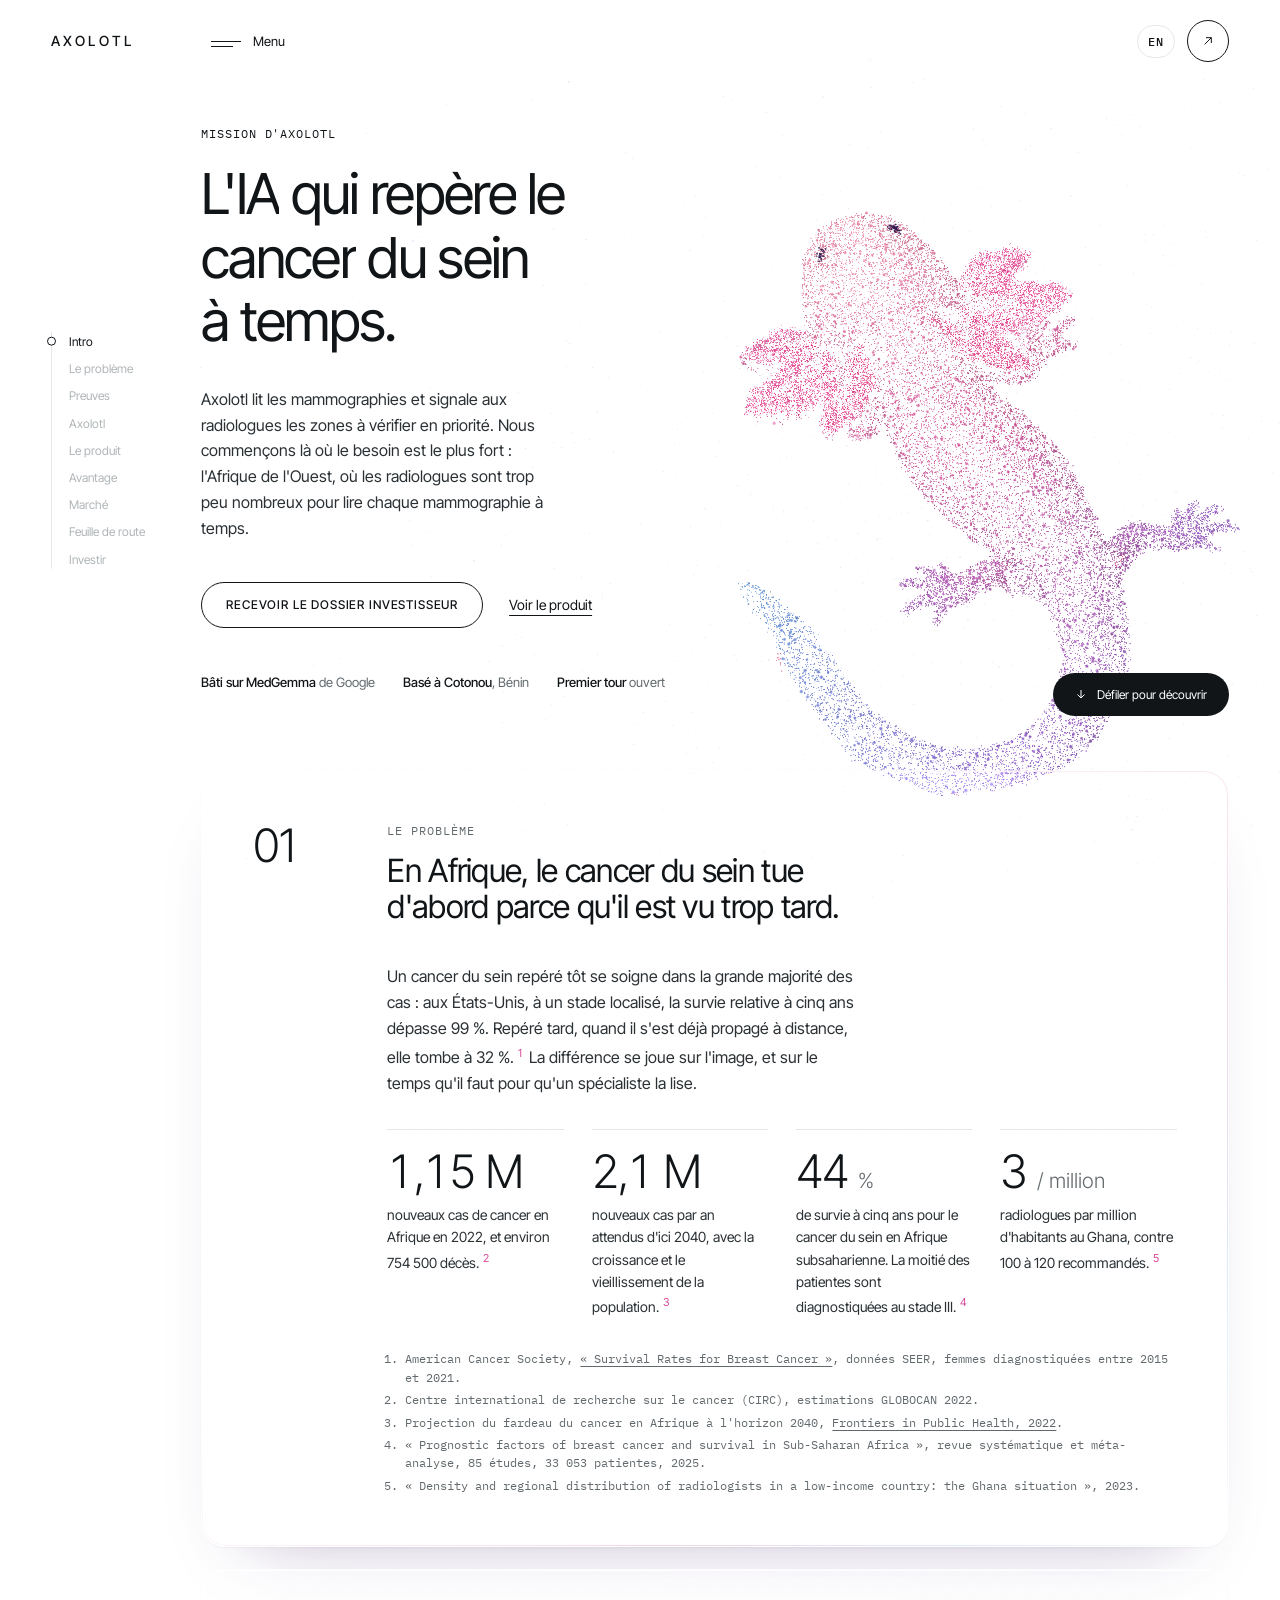
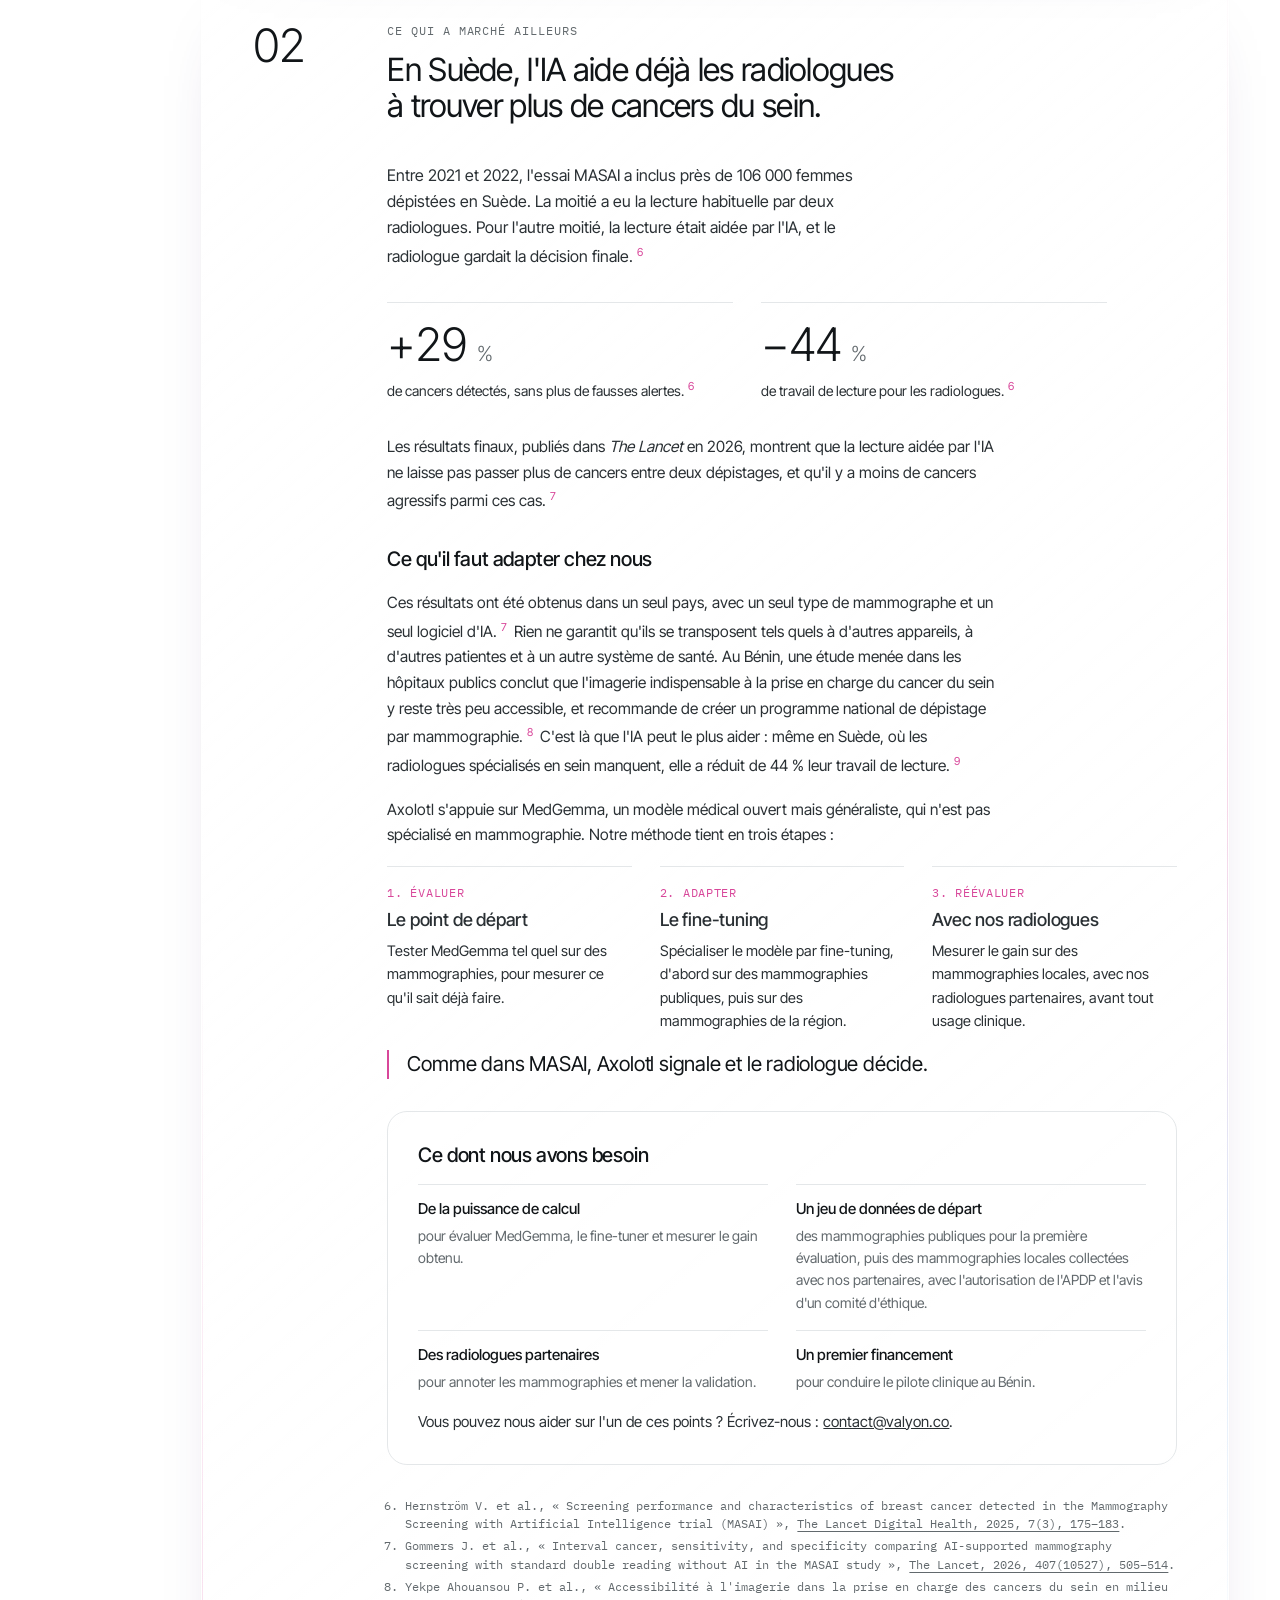
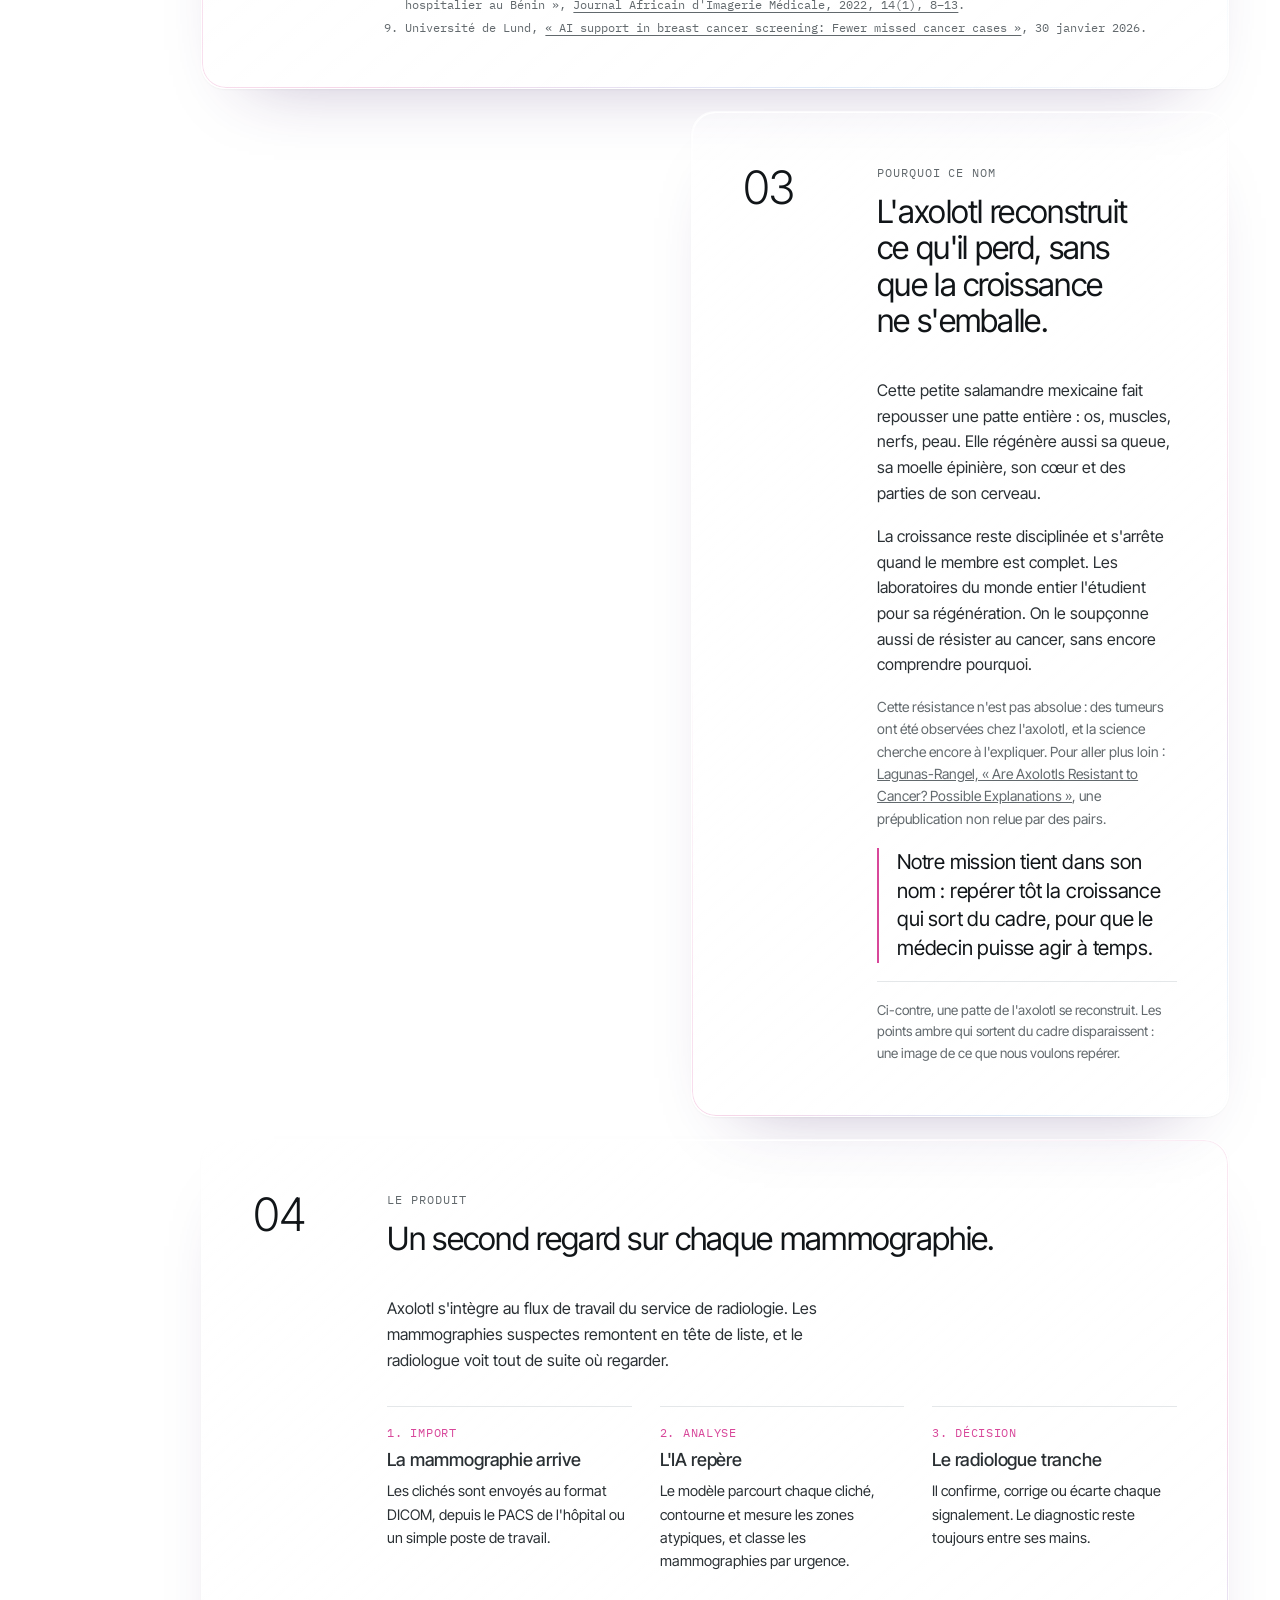
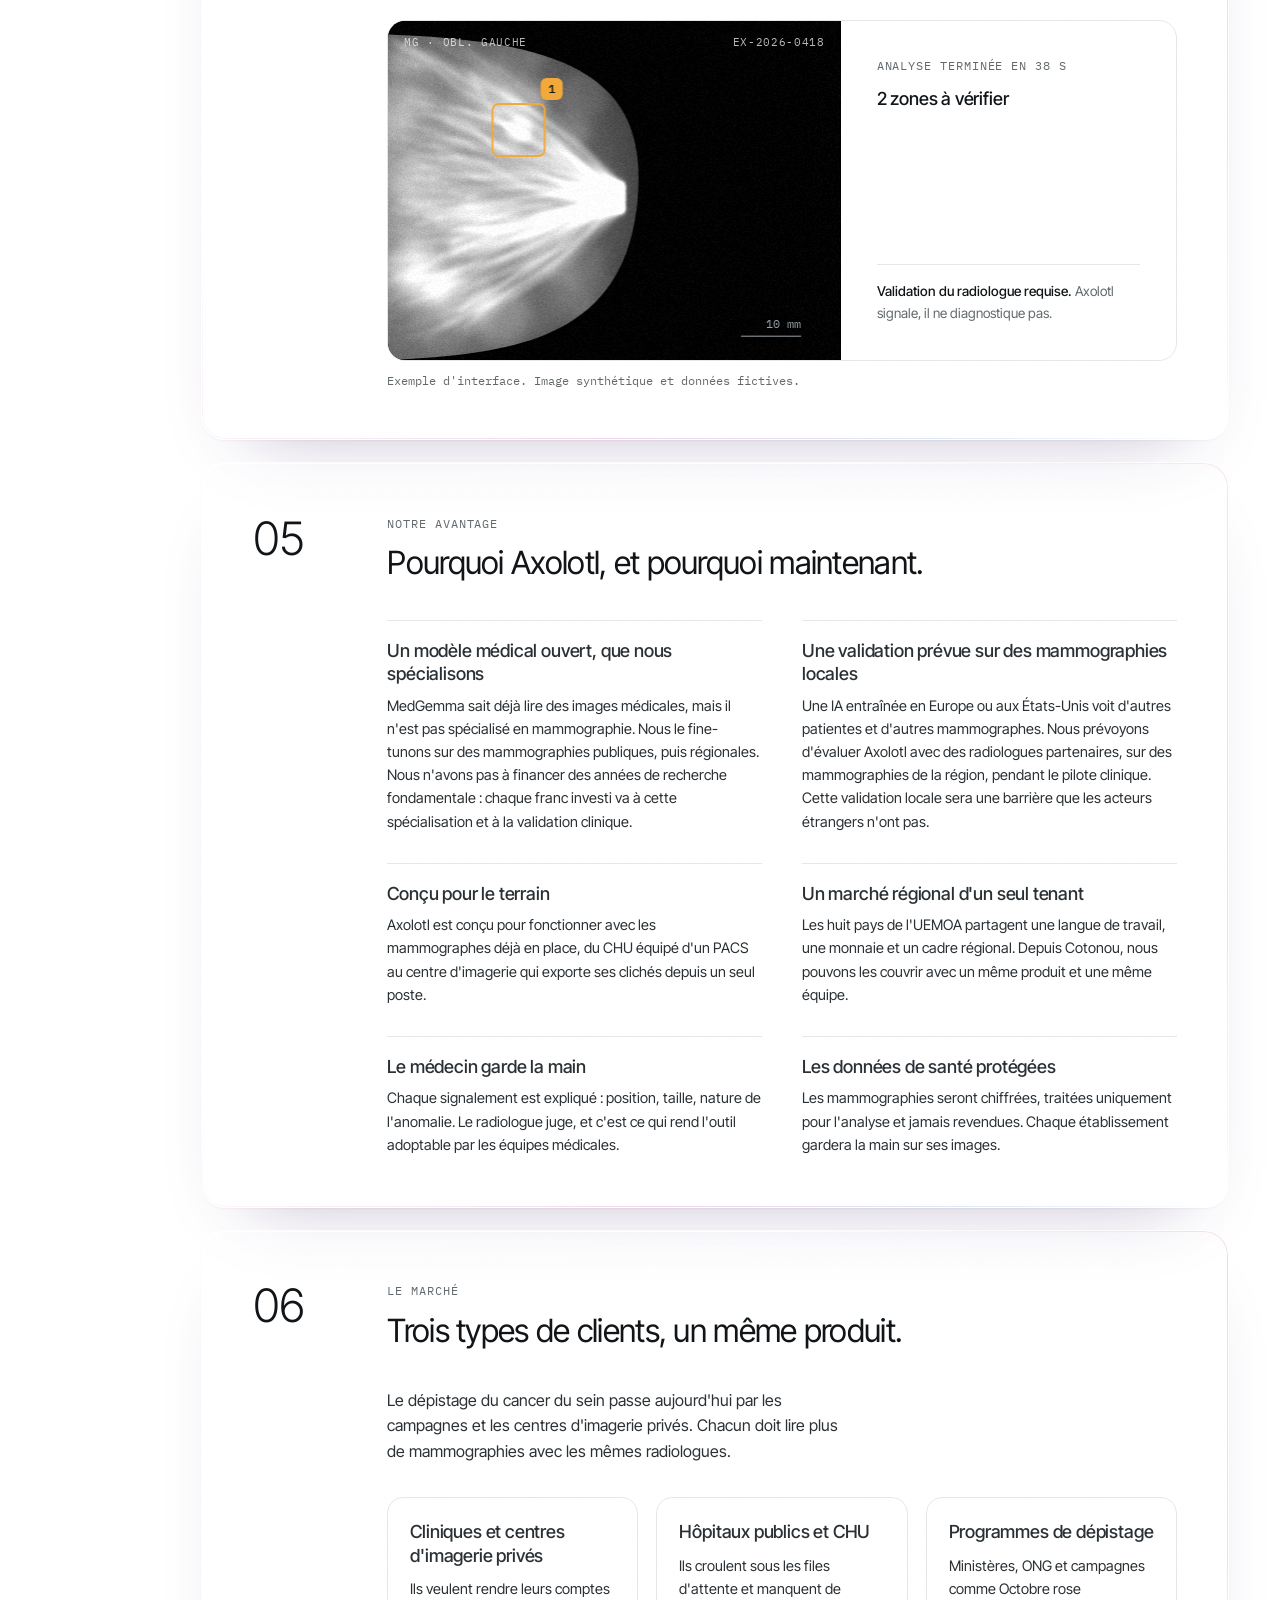
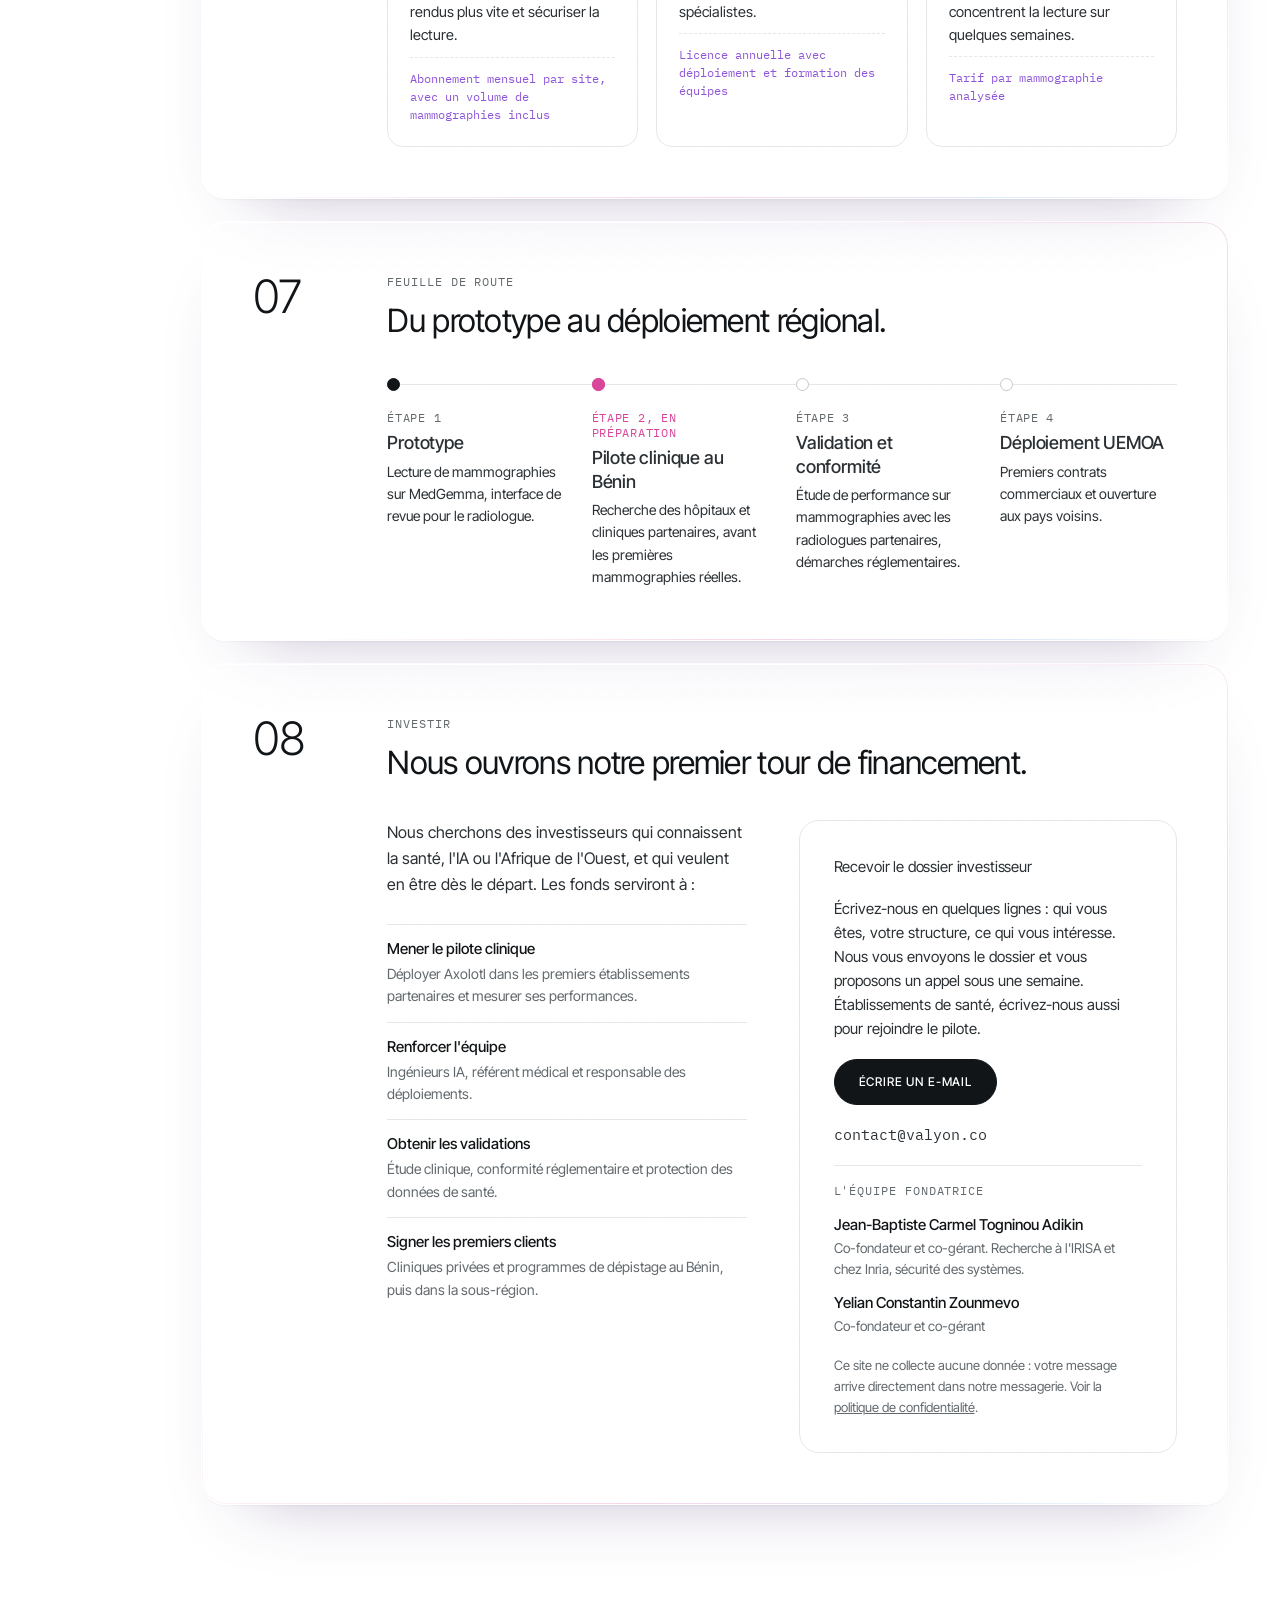
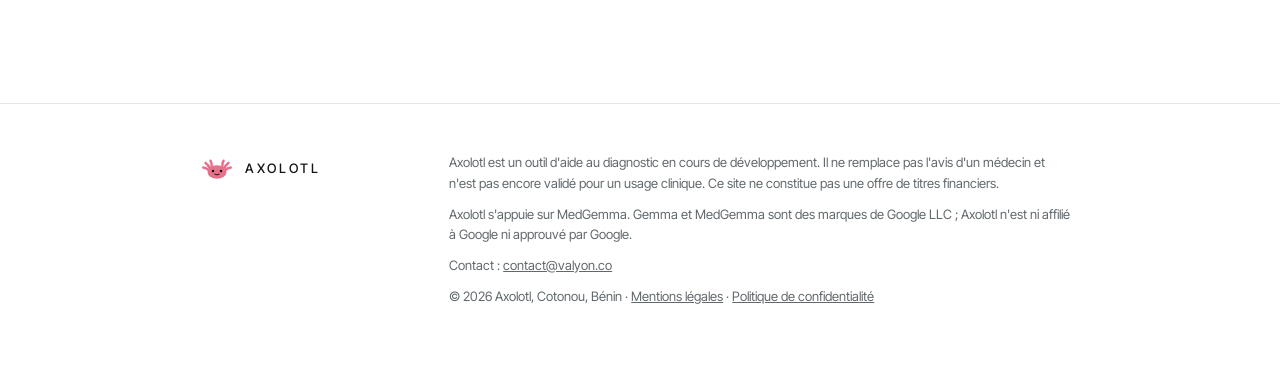
==== commit 441e7949: "Notes : un clic sur le numéro met la référence en surbrillance, avec retour au texte - Défilement ve" ====
--- a/index.html
+++ b/index.html
@@ -19,8 +19,8 @@
   (function (d) { d.classList.replace('no-js', 'js'); setTimeout(function () { if (!d.classList.contains('ui')) d.classList.replace('js', 'no-js'); }, 2500); })(document.documentElement);
 </script>
 <link rel="preload" href="assets/fonts/inter-tight-latin.v1.woff2" as="font" type="font/woff2" crossorigin>
-<link rel="stylesheet" href="assets/site.v2.css">
-<script src="assets/site.v2.js" defer></script>
+<link rel="stylesheet" href="assets/site.v3.css">
+<script src="assets/site.v3.js" defer></script>
 <script src="assets/vendor/three.r128.v1.min.js" defer></script>
 <script src="assets/axolotl.v1.js" defer></script>
 </head>
--- a/assets/site.v3.css
+++ b/assets/site.v3.css
@@ -0,0 +1,388 @@
+/* Axolotl — white, airy, particle axolotl (MYDNA direction). Amber is reserved for "signal". */
+/* Fonts served from our own host (no visitor IP sent to Google). SIL Open Font License, see fonts/OFL-*.txt */
+@font-face { font-family: "Inter Tight"; font-style: normal; font-weight: 300 500; font-display: swap; src: url("fonts/inter-tight-latin.v1.woff2") format("woff2"); }
+@font-face { font-family: "IBM Plex Mono"; font-style: normal; font-weight: 400; font-display: swap; src: url("fonts/ibm-plex-mono-400-latin.v1.woff2") format("woff2"); }
+@font-face { font-family: "IBM Plex Mono"; font-style: normal; font-weight: 500; font-display: swap; src: url("fonts/ibm-plex-mono-500-latin.v1.woff2") format("woff2"); }
+
+:root {
+  --bg: #ffffff;
+  --ink: #111518;
+  --muted: #62696d;
+  --line: #e4e7e9;
+  --soft: #f6f7f8;
+  --pink: #f27fa0;
+  --magenta: #d8479a;
+  --violet: #8d55d8;
+  --blue: #4f8fe0;
+  --signal: #f2a93b;
+  --gutter: clamp(20px, 4vw, 56px);
+  --rail-space: 0px;
+  --ease: cubic-bezier(.2, .8, .2, 1);
+  --font: "Inter Tight", system-ui, -apple-system, "Segoe UI", sans-serif;
+  --mono: "IBM Plex Mono", ui-monospace, Menlo, monospace;
+  color-scheme: light;
+}
+@media (min-width: 1100px) { :root { --rail-space: 150px; } }
+
+*, *::before, *::after { box-sizing: border-box; }
+html { scroll-behavior: smooth; -webkit-text-size-adjust: 100%; }
+body {
+  margin: 0; background: var(--bg); color: var(--ink);
+  font-family: var(--font); font-size: 16px; line-height: 1.6;
+  -webkit-font-smoothing: antialiased; overflow-x: hidden;
+}
+body.menu-open { overflow: hidden; }
+img, svg, canvas { display: block; max-width: 100%; }
+a { color: inherit; }
+p, h1, h2, h3, ol, ul { margin: 0; }
+:focus-visible { outline: 2px solid var(--violet); outline-offset: 3px; border-radius: 4px; }
+.skip { position: absolute; left: 12px; top: -60px; z-index: 100; background: var(--ink); color: #fff; padding: 10px 16px; border-radius: 999px; text-decoration: none; font-size: 13px; }
+.skip:focus { top: 12px; }
+
+#gl { position: fixed; inset: 0; width: 100%; height: 100%; z-index: 0; pointer-events: none; }
+
+/* ---------- Type ---------- */
+h1 { font-weight: 400; font-size: clamp(40px, 4.4vw, 66px); line-height: 1.04; letter-spacing: -.03em; }
+h2 { font-weight: 400; font-size: clamp(26px, 2.5vw, 36px); line-height: 1.14; letter-spacing: -.022em; text-wrap: balance; }
+h3 { font-weight: 500; font-size: 18px; line-height: 1.3; letter-spacing: -.01em; }
+.eyebrow, .meta {
+  font-family: var(--mono); font-size: 11.5px; letter-spacing: .08em; text-transform: uppercase; color: var(--muted);
+}
+.eyebrow { color: var(--ink); margin-bottom: 22px; }
+.meta { margin-bottom: 12px; }
+.lede { font-size: clamp(16px, 1.25vw, 18px); line-height: 1.62; color: #2a3034; max-width: 52ch; }
+
+/* ---------- Buttons ---------- */
+.pill {
+  display: inline-flex; align-items: center; justify-content: center; gap: 10px;
+  border: 1px solid var(--ink); border-radius: 999px; padding: 13px 24px; min-height: 46px;
+  font: 500 12px/1 var(--font); letter-spacing: .07em; text-transform: uppercase; text-decoration: none;
+  color: var(--ink); background: rgba(255, 255, 255, .7); cursor: pointer;
+  transition: background .35s var(--ease), color .35s var(--ease), transform .35s var(--ease);
+}
+.pill:hover { background: var(--ink); color: #fff; }
+.pill:active { transform: scale(.98); }
+.pill-dark { background: var(--ink); color: #fff; }
+.pill-dark:hover { background: #2b3238; }
+.textlink { font-size: 14px; text-underline-offset: 5px; text-decoration-thickness: 1px; }
+.textlink:hover { text-decoration-color: var(--magenta); }
+
+/* ---------- Header ---------- */
+.top {
+  position: fixed; inset: 0 0 auto; z-index: 40; display: flex; align-items: center; justify-content: space-between;
+  padding: max(20px, env(safe-area-inset-top)) var(--gutter) 18px;
+  background: linear-gradient(to bottom, rgba(255, 255, 255, .94) 40%, rgba(255, 255, 255, 0));
+}
+.top-left { display: flex; align-items: center; gap: clamp(28px, 6vw, 96px); }
+.brand { font-weight: 500; letter-spacing: .22em; font-size: 14px; text-decoration: none; text-transform: uppercase; }
+.menu-btn {
+  display: flex; align-items: center; gap: 12px; padding: 8px 0; background: none; border: 0;
+  font: 400 13px var(--font); color: var(--ink); cursor: pointer;
+}
+.menu-btn i { position: relative; display: block; width: 30px; height: 1px; background: currentColor; transition: transform .4s var(--ease); }
+.menu-btn i::after { content: ""; position: absolute; left: 0; top: 5px; width: 22px; height: 1px; background: currentColor; transition: width .4s var(--ease), transform .4s var(--ease), top .4s var(--ease); }
+.menu-btn:hover i::after { width: 30px; }
+.menu-btn[aria-expanded="true"] i { transform: translateY(2.5px) rotate(45deg); }
+.menu-btn[aria-expanded="true"] i::after { top: 0; width: 30px; transform: rotate(-90deg); }
+.to-invest {
+  width: 42px; height: 42px; border-radius: 50%; border: 1px solid var(--ink); display: grid; place-items: center;
+  text-decoration: none; transition: background .3s, color .3s;
+}
+.to-invest:hover { background: var(--ink); color: #fff; }
+
+/* ---------- Menu overlay ---------- */
+.menu {
+  position: fixed; inset: 0; z-index: 35; background: #fff; overflow-y: auto;
+  display: flex; flex-direction: column; justify-content: safe center; gap: clamp(24px, 5vh, 40px);
+  padding: 110px var(--gutter) 48px calc(var(--gutter) + var(--rail-space));
+}
+.menu[hidden] { display: none; }
+.menu-list { list-style: none; padding: 0; display: grid; gap: 4px; }
+.menu-list a {
+  display: inline-flex; align-items: baseline; gap: 18px; text-decoration: none;
+  font-size: clamp(28px, min(4.6vw, 6.4vh), 60px); font-weight: 300; letter-spacing: -.03em; line-height: 1.12;
+  transition: color .3s;
+}
+.menu-list a span { font: 400 12px var(--mono); color: var(--muted); letter-spacing: .06em; }
+.menu-list a:hover { color: var(--magenta); }
+.menu-cta { align-self: flex-start; }
+.js .menu-list li, .js .menu-cta { opacity: 0; transform: translateY(24px); transition: opacity .8s var(--ease), transform .8s var(--ease); }
+.js .menu.open .menu-list li, .js .menu.open .menu-cta { opacity: 1; transform: none; }
+
+/* ---------- Side rail ---------- */
+.rail {
+  position: fixed; left: var(--gutter); top: 50%; transform: translateY(-50%); z-index: 20;
+  list-style: none; margin: 0; padding: 0 0 0 18px; font-size: 12px; display: none;
+}
+@media (min-width: 1100px) { .rail { display: block; } }
+.rail::before { content: ""; position: absolute; left: 0; top: 4px; bottom: 4px; width: 1px; background: var(--line); }
+.rail .dot { position: absolute; left: -4px; top: 9px; width: 9px; height: 9px; border-radius: 50%; border: 1px solid var(--ink); background: #fff; transition: top .6s var(--ease); }
+.rail li { padding: 4px 0; }
+.rail a { text-decoration: none; color: #b0b5b8; transition: color .3s; }
+.rail a:hover, .rail a.on { color: var(--ink); }
+
+/* ---------- Hero ---------- */
+.hero {
+  position: relative; z-index: 1; min-height: 100svh;
+  display: grid; grid-template-columns: minmax(0, 520px) minmax(0, 1fr); align-items: center; gap: 24px;
+  padding: 120px var(--gutter) 110px calc(var(--gutter) + var(--rail-space));
+}
+.hero-copy { position: relative; z-index: 2; }
+#title { margin-bottom: 32px; }
+.hero .lede { margin-bottom: 40px; max-width: 40ch; }
+.hero-actions { display: flex; flex-wrap: wrap; align-items: center; gap: 14px 26px; }
+.proof { list-style: none; padding: 0; display: flex; flex-wrap: wrap; gap: 10px 28px; margin-top: 44px; font-size: 13px; color: var(--muted); }
+.proof b { color: var(--ink); font-weight: 500; }
+.hero-stage { position: relative; height: min(calc(100svh - 230px), 820px); min-height: 380px; }
+@media (min-width: 900px) {
+  .hero { min-height: calc(100svh - 130px); grid-template-columns: minmax(0, 520px); padding-bottom: 72px; }
+  .hero-stage { position: absolute; top: 92px; bottom: -110px; left: calc(var(--gutter) + var(--rail-space) + 540px); right: var(--gutter); height: auto; min-height: 0; }
+  .scroll-cue { bottom: clamp(18px, 3vh, 34px); }
+}
+.axo-poster { width: 100%; height: 100%; object-fit: contain; }
+.gl-on .axo-poster { visibility: hidden; }
+.scroll-cue {
+  position: absolute; right: var(--gutter); bottom: clamp(28px, 6vh, 64px); z-index: 2;
+  display: inline-flex; align-items: center; gap: 10px; padding: 12px 22px; border-radius: 999px;
+  background: var(--ink); color: #fff; font-size: 12px; text-decoration: none;
+}
+.scroll-cue svg { animation: bob 1.8s ease-in-out infinite; }
+@keyframes bob { 50% { transform: translateY(3px); } }
+
+@media (min-width: 900px) and (max-height: 760px) {
+  .hero { padding-top: 92px; padding-bottom: 64px; }
+  #title { margin-bottom: 22px; }
+  .hero .lede { margin-bottom: 26px; }
+  .proof { margin-top: 26px; }
+}
+@media (max-width: 899px) {
+  .hero { grid-template-columns: 1fr; align-content: end; padding-top: 84px; padding-bottom: 72px; gap: 8px; }
+  .hero-stage { order: -1; height: 46svh; min-height: 280px; }
+  .scroll-cue { display: none; }
+  .proof { margin-top: 32px; }
+}
+@media (max-width: 899px) and (orientation: landscape) {
+  .hero { grid-template-columns: 1fr 1fr; align-content: start; align-items: start; padding-top: 76px; }
+  .hero-stage { order: 0; height: calc(100svh - 96px); min-height: 0; position: sticky; top: 76px; }
+}
+
+/* ---------- Cards ---------- */
+.sections {
+  position: relative; z-index: 1; display: grid; gap: 22px; max-width: calc(1180px + var(--rail-space) + 2 * var(--gutter));
+  padding: 0 var(--gutter) 22vh calc(var(--gutter) + var(--rail-space));
+}
+/* Liquid glass: thin enough that the particles stay visible (blurred) behind the text */
+.card, .panel {
+  position: relative; border-radius: 24px; padding: clamp(28px, 4vw, 56px);
+  background: linear-gradient(140deg, rgba(255, 255, 255, .36) 0%, rgba(255, 255, 255, .1) 55%, rgba(255, 255, 255, .24) 100%);
+  -webkit-backdrop-filter: blur(.6px) saturate(1.35); backdrop-filter: blur(.6px) saturate(1.35);
+  border: 1px solid rgba(255, 255, 255, .55);
+  box-shadow: inset 0 1px 0 rgba(255, 255, 255, .95), inset 0 -1px 0 rgba(255, 255, 255, .3),
+    0 1px 2px rgba(17, 21, 24, .04), 0 34px 70px -48px rgba(60, 30, 100, .38);
+}
+.card::before, .panel::before {
+  content: ""; position: absolute; inset: 0; border-radius: inherit; padding: 1px; pointer-events: none;
+  background: linear-gradient(135deg, rgba(255, 255, 255, .95), rgba(255, 255, 255, .15) 35%, rgba(216, 71, 154, .22) 68%, rgba(79, 143, 224, .2) 85%, rgba(255, 255, 255, .7));
+  -webkit-mask: linear-gradient(#000 0 0) content-box, linear-gradient(#000 0 0); -webkit-mask-composite: xor;
+  mask: linear-gradient(#000 0 0) content-box exclude, linear-gradient(#000 0 0);
+}
+.card-open::before { display: none; }
+@supports not ((backdrop-filter: blur(1px)) or (-webkit-backdrop-filter: blur(1px))) {
+  .card, .panel { background: rgba(250, 250, 251, .9); }
+}
+.card-open { background: none; border: 0; box-shadow: none; padding: 0; -webkit-backdrop-filter: none; backdrop-filter: none;
+  display: grid; grid-template-columns: minmax(0, 1fr) minmax(0, 1.15fr); gap: 22px; align-items: stretch; }
+.card-open .panel { grid-column: 2; grid-row: 1; }
+.regen-stage { grid-column: 1; grid-row: 1; position: relative; min-height: 560px; }
+.regen-sticky { position: sticky; top: 12vh; height: 76vh; min-height: 420px; }
+.regen-caption { font-size: 13.5px; color: var(--muted); border-top: 1px solid var(--line); padding-top: 18px; }
+.gl-on .if-still, .if-gl { display: none; }
+.gl-on .if-gl { display: inline; }
+
+.card-head { display: grid; grid-template-columns: 110px minmax(0, 1fr); gap: 24px; margin-bottom: clamp(24px, 3vw, 40px); }
+.num { font-size: 46px; font-weight: 300; letter-spacing: -.04em; line-height: 1; }
+.card-body { margin-left: 134px; display: grid; gap: 32px; }
+.prose { gap: 18px; color: #2a3034; }
+.prose .note { font-size: 14px; color: var(--muted); }
+.pull { font-size: clamp(19px, 1.6vw, 23px); line-height: 1.4; letter-spacing: -.01em; color: var(--ink); border-left: 2px solid var(--magenta); padding-left: 18px; }
+
+@media (max-width: 899px) {
+  .card-head { grid-template-columns: 1fr; gap: 10px; }
+  .num { font-size: 32px; }
+  .card-body { margin-left: 0; }
+  .card-open { grid-template-columns: 1fr; }
+  .card-open .panel, .regen-stage { grid-column: 1; grid-row: auto; }
+  .regen-stage { min-height: 55svh; }
+  .regen-sticky { position: relative; top: 0; height: 55svh; min-height: 0; }
+}
+
+/* Figures */
+.figures { display: grid; grid-template-columns: repeat(4, minmax(0, 1fr)); gap: 28px; }
+.figure { border-top: 1px solid var(--line); padding-top: 18px; display: grid; gap: 10px; align-content: start; font-size: 14px; color: #2a3034; }
+.num-figure { font-size: clamp(38px, 3.6vw, 54px); font-weight: 300; letter-spacing: -.04em; line-height: 1; color: var(--ink); font-variant-numeric: tabular-nums; }
+.num-figure small { font-size: .45em; letter-spacing: 0; color: var(--muted); }
+sup a { text-decoration: none; color: var(--magenta); font-size: 11px; padding: 1px 3px; margin-left: 1px; border-radius: 4px; transition: background-color .2s; }
+sup a:hover, sup a:focus-visible { background: rgba(216, 71, 154, .12); }
+sup a.is-origin { animation: cite-origin 1.4s var(--ease); }
+/* Footnotes: the cited source lights up (CSS :target without JS, .is-cited with JS) */
+.sources li { border-radius: 8px; transition: background-color .5s, box-shadow .5s, color .5s; scroll-margin-block: 30vh; }
+.sources li:target, .sources li.is-cited { color: var(--ink); background: rgba(216, 71, 154, .07); box-shadow: 0 0 0 6px rgba(216, 71, 154, .07); }
+.sources li.is-cited { animation: cite-pulse 1.6s var(--ease); }
+.sources li:focus { outline: none; }
+.src-back { margin-left: 10px; white-space: nowrap; color: var(--magenta); text-decoration: none; }
+.src-back:hover, .src-back:focus-visible { text-decoration: underline; text-underline-offset: 3px; }
+@keyframes cite-pulse {
+  0% { background: rgba(216, 71, 154, .24); box-shadow: 0 0 0 0 rgba(216, 71, 154, .45); }
+  100% { background: rgba(216, 71, 154, .07); box-shadow: 0 0 0 6px rgba(216, 71, 154, .07); }
+}
+@keyframes cite-origin {
+  0%, 60% { background: rgba(216, 71, 154, .28); }
+  100% { background: transparent; }
+}
+.sources { font-family: var(--mono); font-size: 11.5px; line-height: 1.6; color: var(--muted); padding-left: 18px; display: grid; gap: 4px; }
+.sources a { text-underline-offset: 3px; }
+@media (max-width: 1100px) { .figures { grid-template-columns: repeat(2, minmax(0, 1fr)); } }
+@media (max-width: 520px) { .figures { grid-template-columns: 1fr; } }
+
+/* Steps */
+.steps { list-style: none; padding: 0; display: grid; grid-template-columns: repeat(3, minmax(0, 1fr)); gap: 28px; }
+.step { border-top: 1px solid var(--line); padding-top: 18px; display: grid; gap: 8px; align-content: start; font-size: 14.5px; color: #2a3034; }
+.step .n { font: 400 11.5px var(--mono); letter-spacing: .06em; text-transform: uppercase; color: var(--magenta); }
+@media (max-width: 760px) { .steps { grid-template-columns: 1fr; } }
+
+/* Viewer */
+.viewer { display: grid; grid-template-columns: minmax(0, 1.35fr) minmax(0, 1fr); gap: 0; margin: clamp(32px, 4vw, 48px) 0 0 134px;
+  border-radius: 18px; overflow: hidden; border: 1px solid var(--line); background: #fff; }
+.viewer-image { position: relative; background: #07090b; aspect-ratio: 4 / 3; overflow: hidden; }
+.viewer-image canvas { width: 100%; height: 100%; }
+.hud { position: absolute; inset: 14px 16px auto; display: flex; justify-content: space-between; font: 400 11px var(--mono); letter-spacing: .06em; color: rgba(255, 255, 255, .72); }
+.scanline { position: absolute; left: 0; right: 0; top: 0; height: 2px; opacity: 0;
+  background: linear-gradient(90deg, transparent, var(--signal), transparent); box-shadow: 0 0 24px 6px rgba(242, 169, 59, .35); }
+.viewer-side { padding: clamp(22px, 3vw, 36px); display: grid; gap: 22px; align-content: space-between; }
+.zones { display: grid; gap: 12px; }
+.zone { display: grid; grid-template-columns: 26px 1fr; column-gap: 12px; font-size: 14px; }
+.zone b { font-weight: 500; }
+.zone span:last-child { grid-column: 2; color: var(--muted); font-size: 13px; }
+.badge { grid-row: span 2; width: 26px; height: 26px; border-radius: 50%; border: 1.5px solid var(--signal); color: #9a5a00; display: grid; place-items: center; font: 500 12px var(--mono); }
+.verdict { font-size: 13.5px; color: var(--muted); border-top: 1px solid var(--line); padding-top: 16px; }
+.verdict strong { color: var(--ink); font-weight: 500; }
+.fictive { margin: 12px 0 0 134px; font: 400 11.5px var(--mono); color: var(--muted); }
+.js .zone { opacity: 0; transform: translateX(-10px); transition: opacity .8s var(--ease), transform .8s var(--ease); }
+.js .viewer.done .zone { opacity: 1; transform: none; }
+.js .viewer.done .zone:nth-child(2) { transition-delay: .5s; }
+@media (max-width: 899px) {
+  .viewer { grid-template-columns: 1fr; margin-left: 0; }
+  .fictive { margin-left: 0; }
+}
+
+/* Pairs and buyers */
+.pairs { display: grid; grid-template-columns: repeat(2, minmax(0, 1fr)); gap: 30px 40px; }
+.pair { border-top: 1px solid var(--line); padding-top: 18px; display: grid; gap: 8px; align-content: start; font-size: 14.5px; color: #2a3034; }
+.buyers { display: grid; grid-template-columns: repeat(3, minmax(0, 1fr)); gap: 18px; }
+.buyer { border: 1px solid var(--line); border-radius: 16px; padding: 22px; display: grid; gap: 10px; align-content: start; background: rgba(255, 255, 255, .7); font-size: 14.5px; color: #2a3034; }
+.price { margin-top: auto; padding-top: 12px; border-top: 1px dashed var(--line); font: 400 12px/1.5 var(--mono); color: var(--violet); }
+@media (max-width: 899px) { .pairs, .buyers { grid-template-columns: 1fr; } }
+
+/* Roadmap */
+.road { list-style: none; padding: 0; display: grid; grid-template-columns: repeat(4, minmax(0, 1fr)); gap: 28px; position: relative; --progress: 1; }
+.road::before, .road::after { content: ""; position: absolute; left: 0; right: 0; top: 6px; height: 1px; background: var(--line); }
+.road::after { background: linear-gradient(90deg, var(--pink), var(--violet), var(--blue)); transform-origin: left; transform: scaleX(var(--progress)); }
+.road li { position: relative; padding-top: 32px; display: grid; gap: 6px; align-content: start; font-size: 14px; color: #2a3034; }
+.road li::before { content: ""; position: absolute; top: 0; left: 0; width: 13px; height: 13px; border-radius: 50%; background: #fff; border: 1px solid #c3c8cb; z-index: 1; }
+.road li.done::before { background: var(--ink); border-color: var(--ink); }
+.road li.now::before { background: var(--magenta); border-color: var(--magenta); }
+.road li.now::after { content: ""; position: absolute; top: 0; left: 0; width: 13px; height: 13px; border-radius: 50%; background: var(--magenta); animation: pulse 2s var(--ease) infinite; }
+@keyframes pulse { from { transform: scale(1); opacity: .5; } to { transform: scale(3); opacity: 0; } }
+.when { font: 400 11.5px var(--mono); letter-spacing: .06em; text-transform: uppercase; color: var(--muted); }
+.road li.now .when { color: var(--magenta); }
+@media (max-width: 899px) {
+  .road { grid-template-columns: 1fr; padding-left: 30px; gap: 26px; }
+  .road::before, .road::after { left: 6px; right: auto; top: 0; bottom: 0; width: 1px; height: auto; }
+  .road::after { background: linear-gradient(180deg, var(--pink), var(--violet), var(--blue)); transform-origin: top; transform: scaleY(var(--progress)); }
+  .road li { padding-top: 0; }
+  .road li::before, .road li.now::after { left: -30px; top: 4px; }
+}
+
+/* Raise + form */
+.raise { grid-template-columns: minmax(0, 1fr) minmax(0, 1.05fr); gap: clamp(28px, 4vw, 56px); align-items: start; }
+.raise-copy { display: grid; gap: 26px; }
+.uses { list-style: none; padding: 0; display: grid; gap: 14px; }
+.uses li { display: grid; gap: 2px; border-top: 1px solid var(--line); padding-top: 12px; font-size: 14px; color: var(--muted); }
+.uses b { font-weight: 500; color: var(--ink); font-size: 15px; }
+.contact-card { display: grid; gap: 18px; justify-items: start; padding: clamp(22px, 3vw, 34px); border-radius: 20px; background: #fff; border: 1px solid var(--line); }
+.form-title { font-size: 20px; letter-spacing: -.01em; }
+.contact-card > p { font-size: 15px; line-height: 1.6; color: #2a3034; }
+.contact-card .pill { max-width: 100%; overflow-wrap: anywhere; }
+.contact-line { font: 400 13px var(--mono); color: var(--muted); }
+.team { width: 100%; border-top: 1px solid var(--line); padding-top: 16px; }
+.team ul { list-style: none; padding: 0; display: grid; gap: 10px; }
+.team li { display: grid; gap: 1px; }
+.team b { font-weight: 500; font-size: 15px; color: var(--ink); }
+.team span { font-size: 13.5px; color: var(--muted); }
+.contact-card small { font-size: 13px; color: var(--muted); }
+@media (max-width: 899px) {
+  .raise { grid-template-columns: 1fr; }
+}
+
+/* Evidence card: MASAI figures, adaptation plan, needs */
+.figures-2 { grid-template-columns: repeat(2, minmax(0, 1fr)); max-width: 720px; }
+.body-text { font-size: 15.5px; line-height: 1.65; color: #2a3034; max-width: 68ch; }
+.adapt { display: grid; gap: 18px; }
+.adapt > h3, .needs > h3 { font-size: 20px; }
+.needs { display: grid; gap: 16px; padding: clamp(20px, 2.6vw, 30px); border-radius: 20px; background: rgba(255, 255, 255, .72); border: 1px solid var(--line); }
+.needs ul { list-style: none; padding: 0; display: grid; grid-template-columns: repeat(2, minmax(0, 1fr)); gap: 16px 28px; }
+.needs li { display: grid; gap: 4px; align-content: start; border-top: 1px solid var(--line); padding-top: 12px; font-size: 14px; color: var(--muted); }
+.needs b { font-weight: 500; color: var(--ink); font-size: 15px; }
+.needs > p { font-size: 15px; color: #2a3034; }
+@media (max-width: 760px) { .needs ul { grid-template-columns: 1fr; } }
+@media (max-width: 520px) { .figures-2 { grid-template-columns: 1fr; } }
+
+/* Language switch */
+.top-right { display: flex; align-items: center; gap: 12px; }
+.lang { font: 500 12px var(--mono); letter-spacing: .08em; text-decoration: none; color: var(--ink); padding: 8px 10px; border-radius: 999px; border: 1px solid var(--line); background: rgba(255, 255, 255, .7); }
+.lang:hover, .lang:focus-visible { border-color: var(--ink); }
+
+/* ---------- Footer ---------- */
+.foot {
+  position: relative; z-index: 1; display: grid; grid-template-columns: 220px minmax(0, 1fr); gap: 28px;
+  padding: 48px var(--gutter) 64px calc(var(--gutter) + var(--rail-space)); border-top: 1px solid var(--line); background: #fff;
+}
+.foot-brand { display: inline-flex; align-items: center; gap: 12px; text-decoration: none; font-weight: 500; letter-spacing: .2em; text-transform: uppercase; font-size: 13px; align-self: start; }
+.foot-brand svg { width: 32px; height: 32px; }
+.foot-text { display: grid; gap: 10px; font-size: 13px; color: var(--muted); max-width: 78ch; }
+@media (max-width: 760px) { .foot { grid-template-columns: 1fr; } }
+
+/* ---------- Simple pages (merci, 404) ---------- */
+.simple { min-height: 100svh; display: grid; place-items: center; padding: 48px var(--gutter); }
+.simple-main { max-width: 600px; display: grid; gap: 24px; justify-items: start; }
+.simple-main h1 { font-size: clamp(34px, 5vw, 54px); }
+.simple-main p { color: var(--muted); font-size: 17px; }
+.simple-main .eyebrow { margin-bottom: -10px; }
+.simple-logo { width: 64px; height: 64px; }
+.simple-deco { width: min(260px, 60vw); height: auto; margin-bottom: -12px; }
+
+/* ---------- Reveal states (only when JS runs) ---------- */
+.js #title .w { display: inline-block; overflow: hidden; vertical-align: top; padding-bottom: .08em; }
+.js #title .w > span { display: inline-block; transform: translateY(110%); transition: transform 1.1s var(--ease); }
+.js.ready #title .w > span { transform: none; }
+.js .fade { opacity: 0; transform: translateY(14px); transition: opacity 1s var(--ease), transform 1s var(--ease); }
+.js.ready .fade { opacity: 1; transform: none; }
+.js.ready .hero-copy .lede { transition-delay: .8s; }
+.js.ready .hero-actions { transition-delay: 1s; }
+.js.ready .proof { transition-delay: 1.15s; }
+.js.ready .scroll-cue { transition-delay: 1.4s; }
+.js .reveal { opacity: 0; transform: translateY(50px); transition: opacity 1.1s var(--ease), transform 1.1s var(--ease); }
+.js .reveal.in { opacity: 1; transform: none; }
+.js .stagger > * { opacity: 0; transform: translateY(26px); transition: opacity .9s var(--ease), transform .9s var(--ease); }
+.js .stagger.in > * { opacity: 1; transform: none; }
+.stagger.in > :nth-child(2) { transition-delay: .08s; }
+.stagger.in > :nth-child(3) { transition-delay: .16s; }
+.stagger.in > :nth-child(4) { transition-delay: .24s; }
+.stagger.in > :nth-child(5) { transition-delay: .32s; }
+.stagger.in > :nth-child(6) { transition-delay: .4s; }
+
+@media (prefers-reduced-motion: reduce) {
+  html { scroll-behavior: auto; }
+  *, *::before, *::after { animation: none !important; transition: none !important; }
+  .js #title .w > span, .js .fade, .js .reveal, .js .stagger > *, .js .zone, .js .menu-list li, .js .menu-cta { opacity: 1 !important; transform: none !important; }
+}
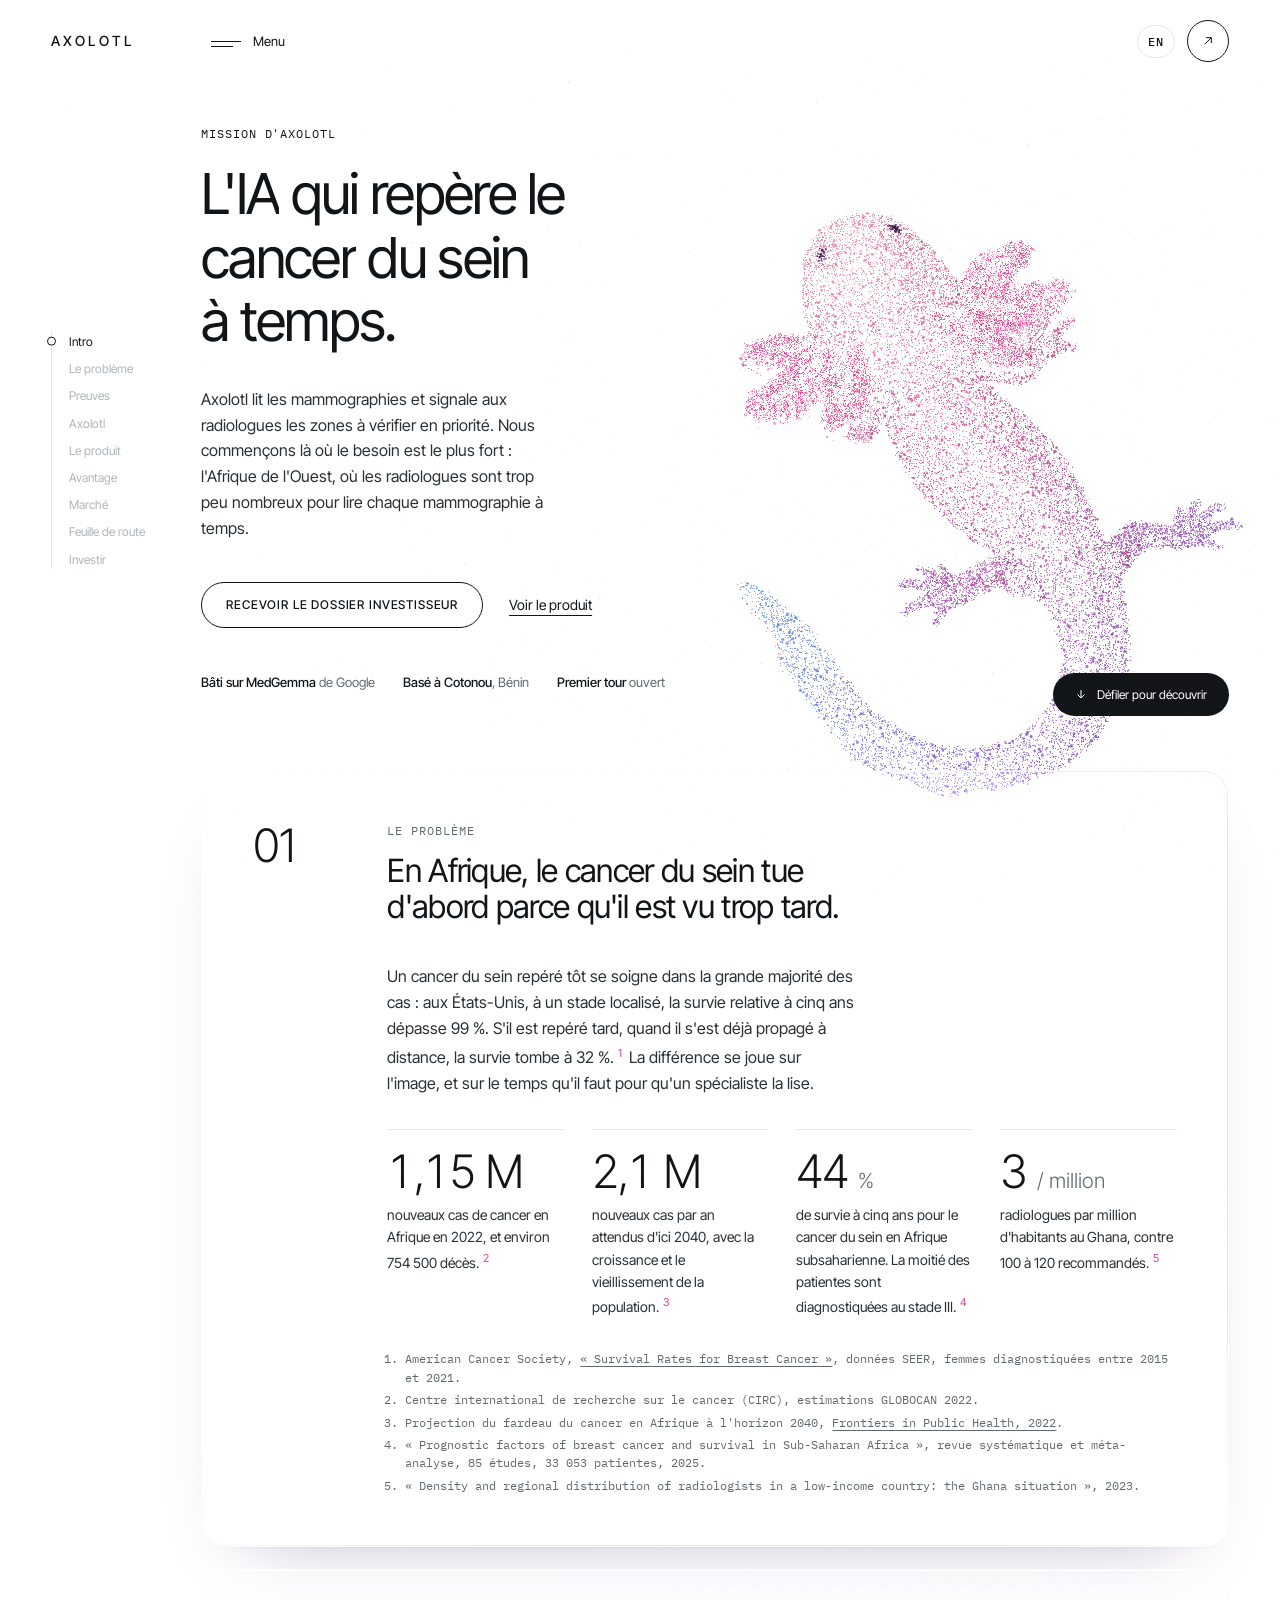
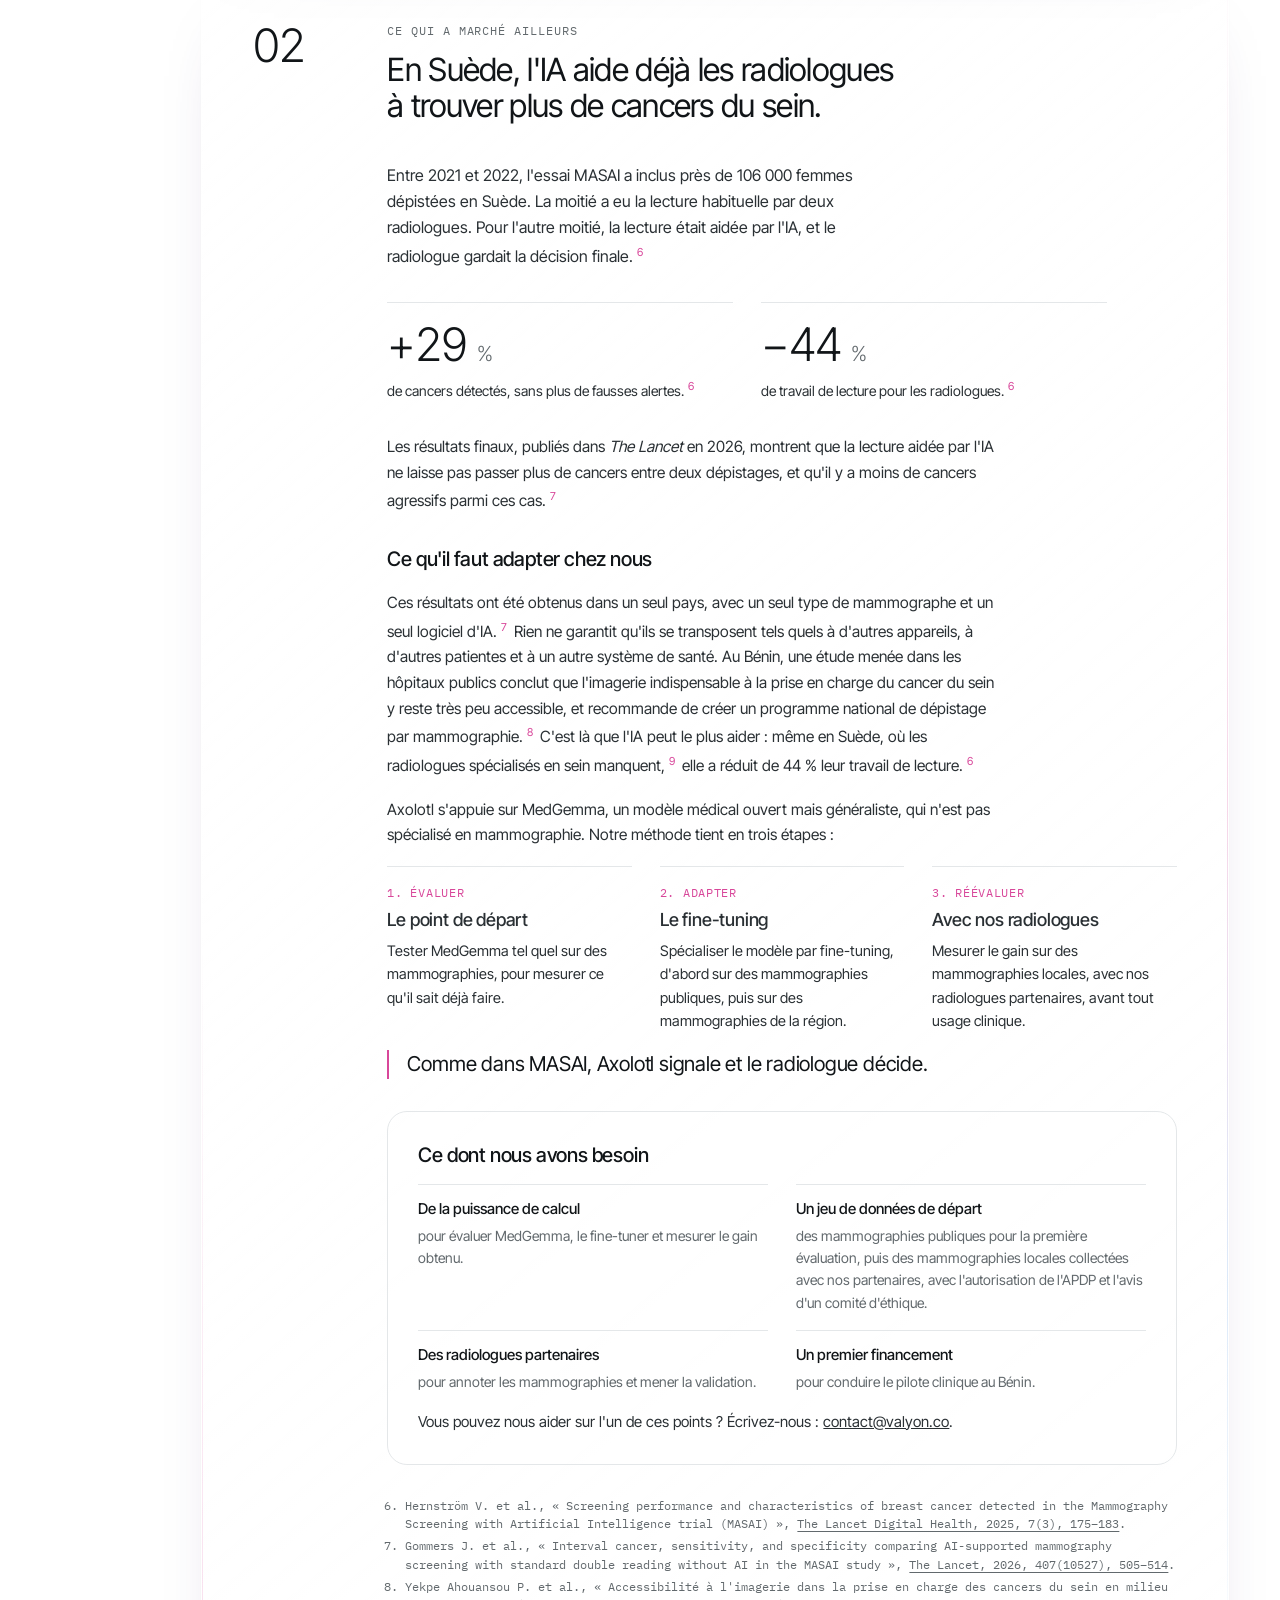
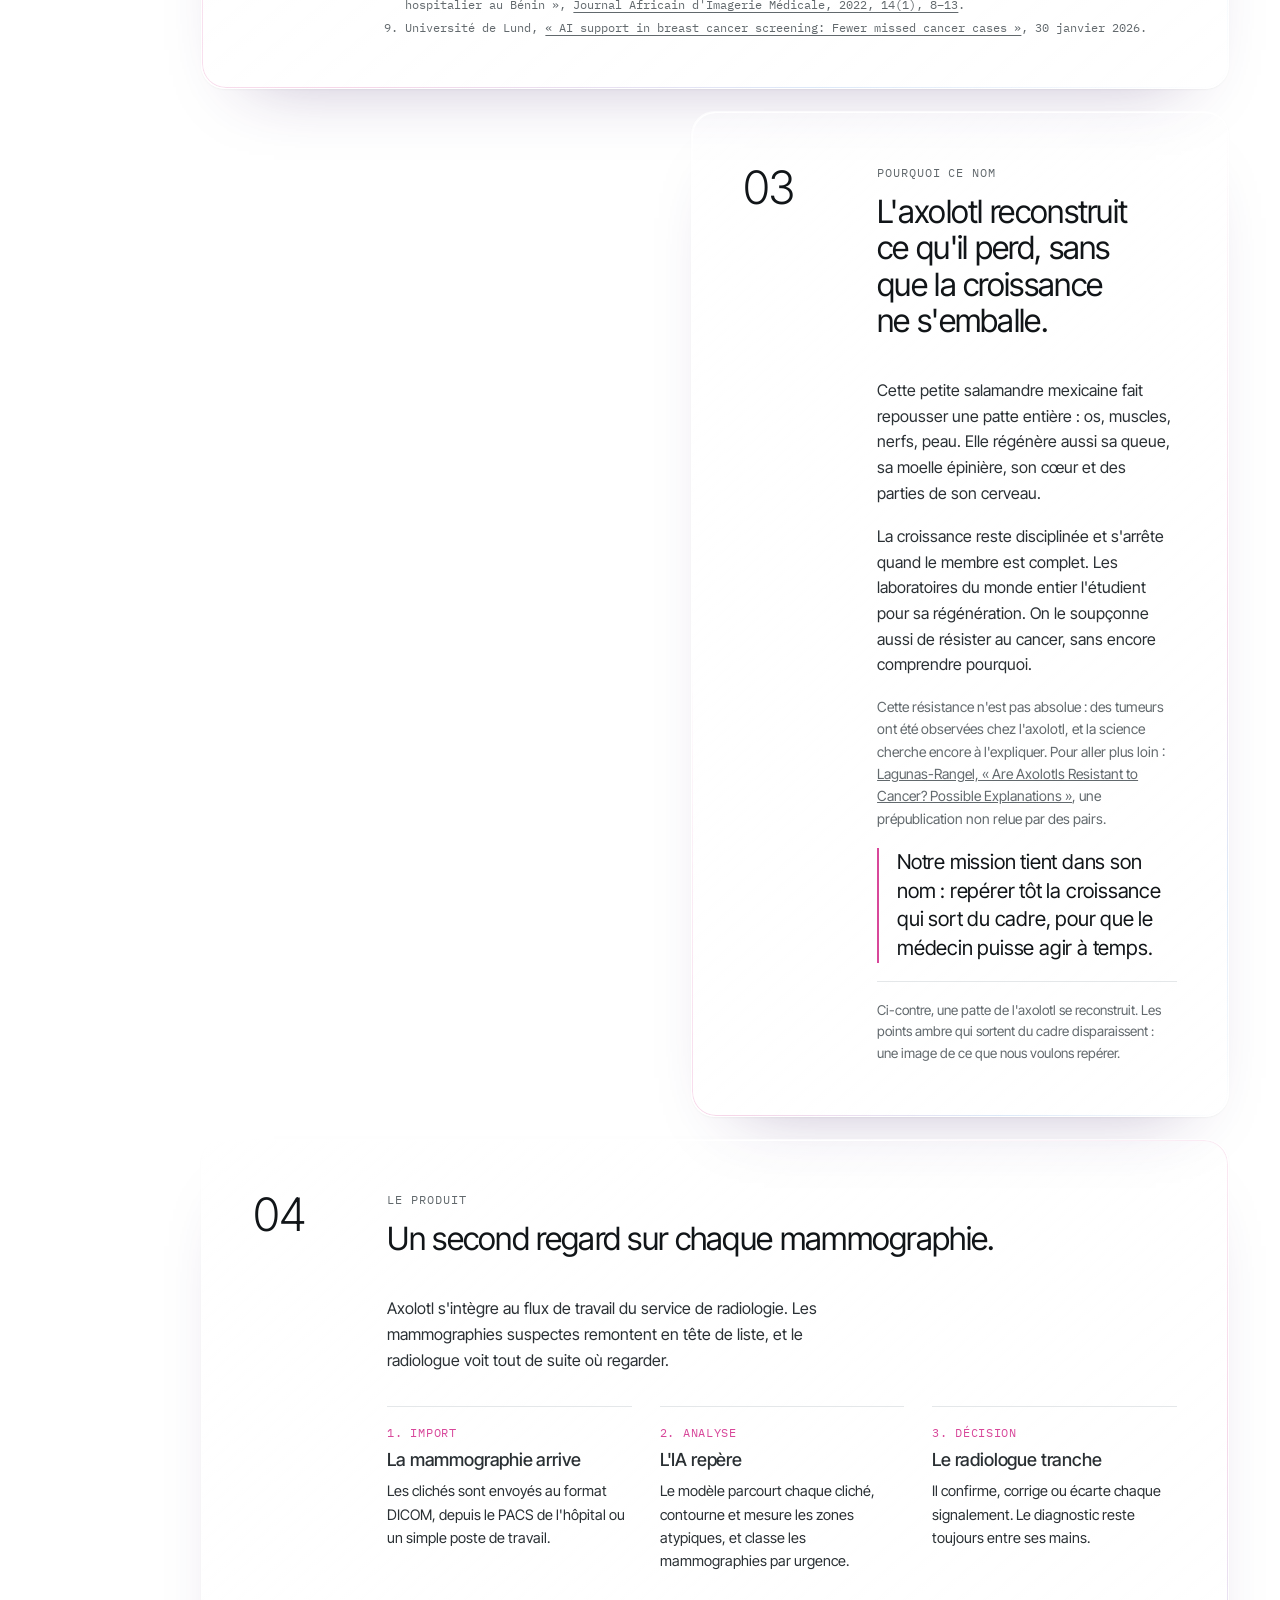
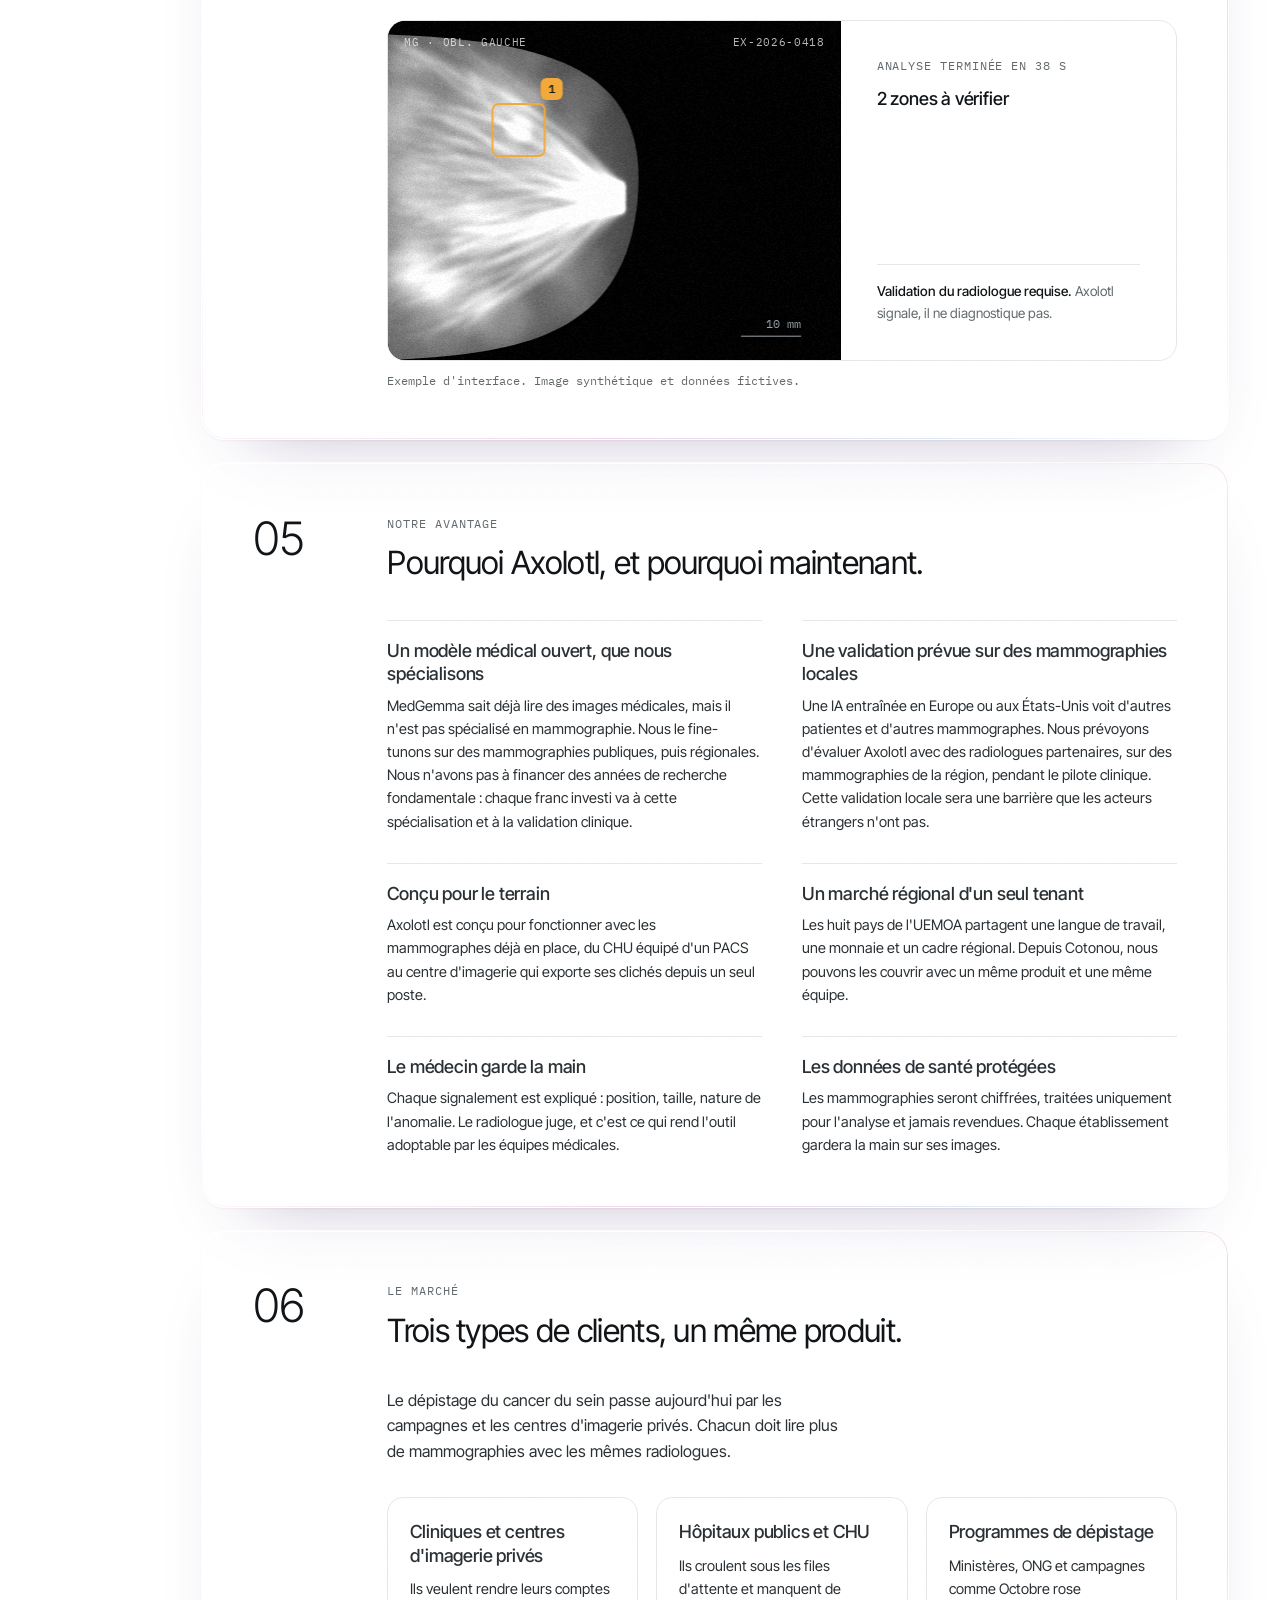
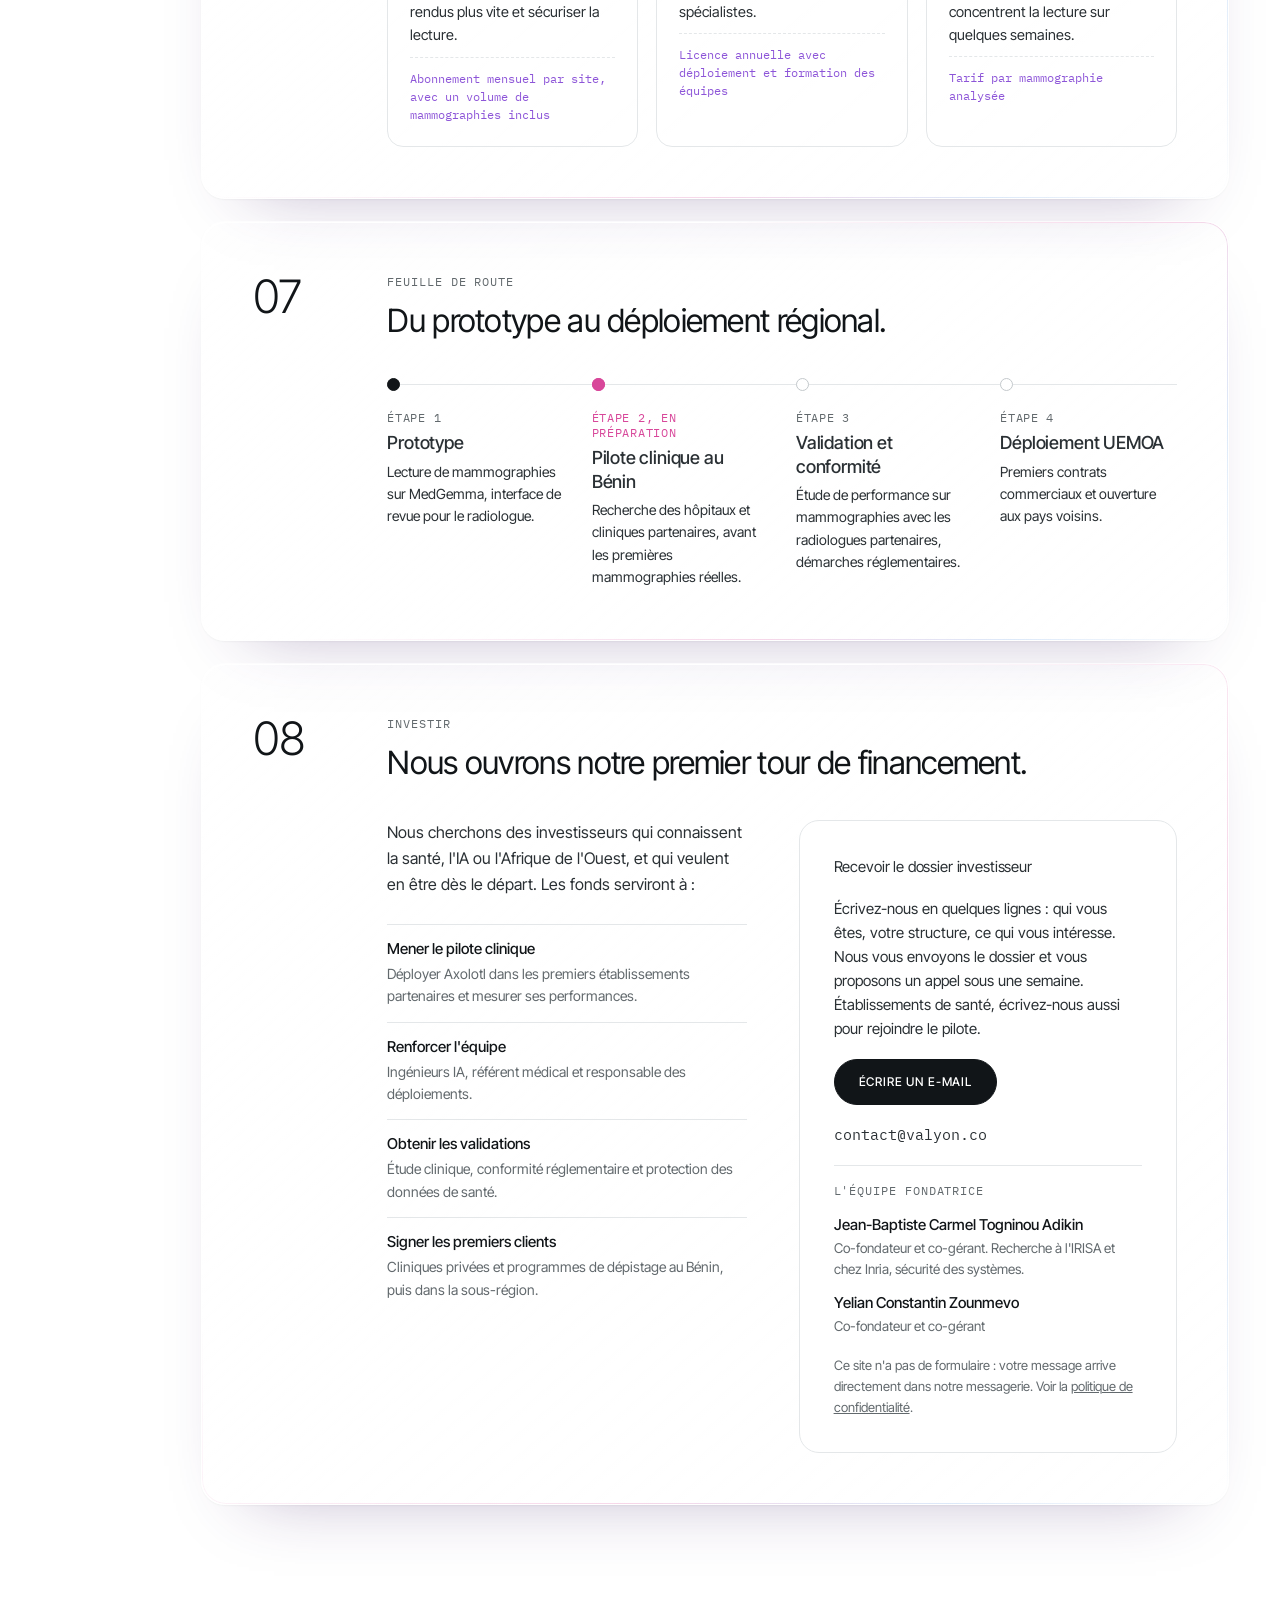
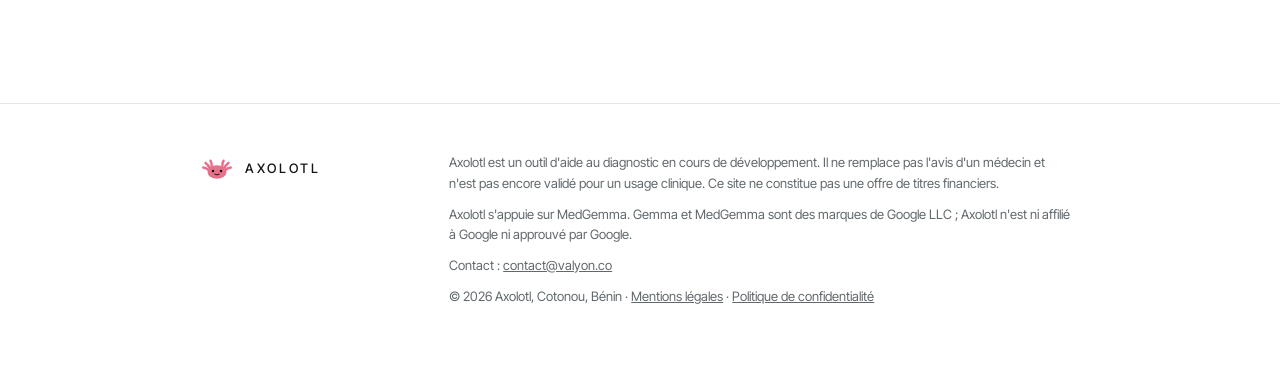
==== commit 9eb8e476: "Retouches de Carmel : survie, note des 44 %, phrase sur les données - « S'il est repéré tard, ... la" ====
--- a/index.html
+++ b/index.html
@@ -107,7 +107,7 @@
         </div>
       </div>
       <div class="card-body">
-        <p class="lede">Un cancer du sein repéré tôt se soigne dans la grande majorité des cas&nbsp;: aux États-Unis, à un stade localisé, la survie relative à cinq ans dépasse 99&nbsp;%. Repéré tard, quand il s'est déjà propagé à distance, elle tombe à 32&nbsp;%.<sup><a href="#src-1" aria-label="Source 1">1</a></sup> La différence se joue sur l'image, et sur le temps qu'il faut pour qu'un spécialiste la lise.</p>
+        <p class="lede">Un cancer du sein repéré tôt se soigne dans la grande majorité des cas&nbsp;: aux États-Unis, à un stade localisé, la survie relative à cinq ans dépasse 99&nbsp;%. S'il est repéré tard, quand il s'est déjà propagé à distance, la survie tombe à 32&nbsp;%.<sup><a href="#src-1" aria-label="Source 1">1</a></sup> La différence se joue sur l'image, et sur le temps qu'il faut pour qu'un spécialiste la lise.</p>
         <div class="figures stagger">
           <div class="figure">
             <p class="num-figure" data-count="1.15" data-decimals="2">1,15&nbsp;M</p>
@@ -160,7 +160,7 @@
 
         <div class="adapt">
           <h3>Ce qu'il faut adapter chez nous</h3>
-          <p class="body-text">Ces résultats ont été obtenus dans un seul pays, avec un seul type de mammographe et un seul logiciel d'IA.<sup><a href="#src-7" aria-label="Source 7">7</a></sup> Rien ne garantit qu'ils se transposent tels quels à d'autres appareils, à d'autres patientes et à un autre système de santé. Au Bénin, une étude menée dans les hôpitaux publics conclut que l'imagerie indispensable à la prise en charge du cancer du sein y reste très peu accessible, et recommande de créer un programme national de dépistage par mammographie.<sup><a href="#src-8" aria-label="Source 8">8</a></sup> C'est là que l'IA peut le plus aider&nbsp;: même en Suède, où les radiologues spécialisés en sein manquent, elle a réduit de 44&nbsp;% leur travail de lecture.<sup><a href="#src-9" aria-label="Source 9">9</a></sup></p>
+          <p class="body-text">Ces résultats ont été obtenus dans un seul pays, avec un seul type de mammographe et un seul logiciel d'IA.<sup><a href="#src-7" aria-label="Source 7">7</a></sup> Rien ne garantit qu'ils se transposent tels quels à d'autres appareils, à d'autres patientes et à un autre système de santé. Au Bénin, une étude menée dans les hôpitaux publics conclut que l'imagerie indispensable à la prise en charge du cancer du sein y reste très peu accessible, et recommande de créer un programme national de dépistage par mammographie.<sup><a href="#src-8" aria-label="Source 8">8</a></sup> C'est là que l'IA peut le plus aider&nbsp;: même en Suède, où les radiologues spécialisés en sein manquent,<sup><a href="#src-9" aria-label="Source 9">9</a></sup> elle a réduit de 44&nbsp;% leur travail de lecture.<sup><a href="#src-6" aria-label="Source 6">6</a></sup></p>
           <p class="body-text">Axolotl s'appuie sur MedGemma, un modèle médical ouvert mais généraliste, qui n'est pas spécialisé en mammographie. Notre méthode tient en trois étapes&nbsp;:</p>
           <ol class="steps stagger">
             <li class="step">
@@ -393,7 +393,7 @@
               <li><b>Yelian Constantin Zounmevo</b><span>Co-fondateur et co-gérant</span></li>
             </ul>
           </div>
-          <small>Ce site ne collecte aucune donnée&nbsp;: votre message arrive directement dans notre messagerie. Voir la <a href="confidentialite.html">politique de confidentialité</a>.</small>
+          <small>Ce site n'a pas de formulaire&nbsp;: votre message arrive directement dans notre messagerie. Voir la <a href="confidentialite.html">politique de confidentialité</a>.</small>
         </div>
       </div>
     </section>
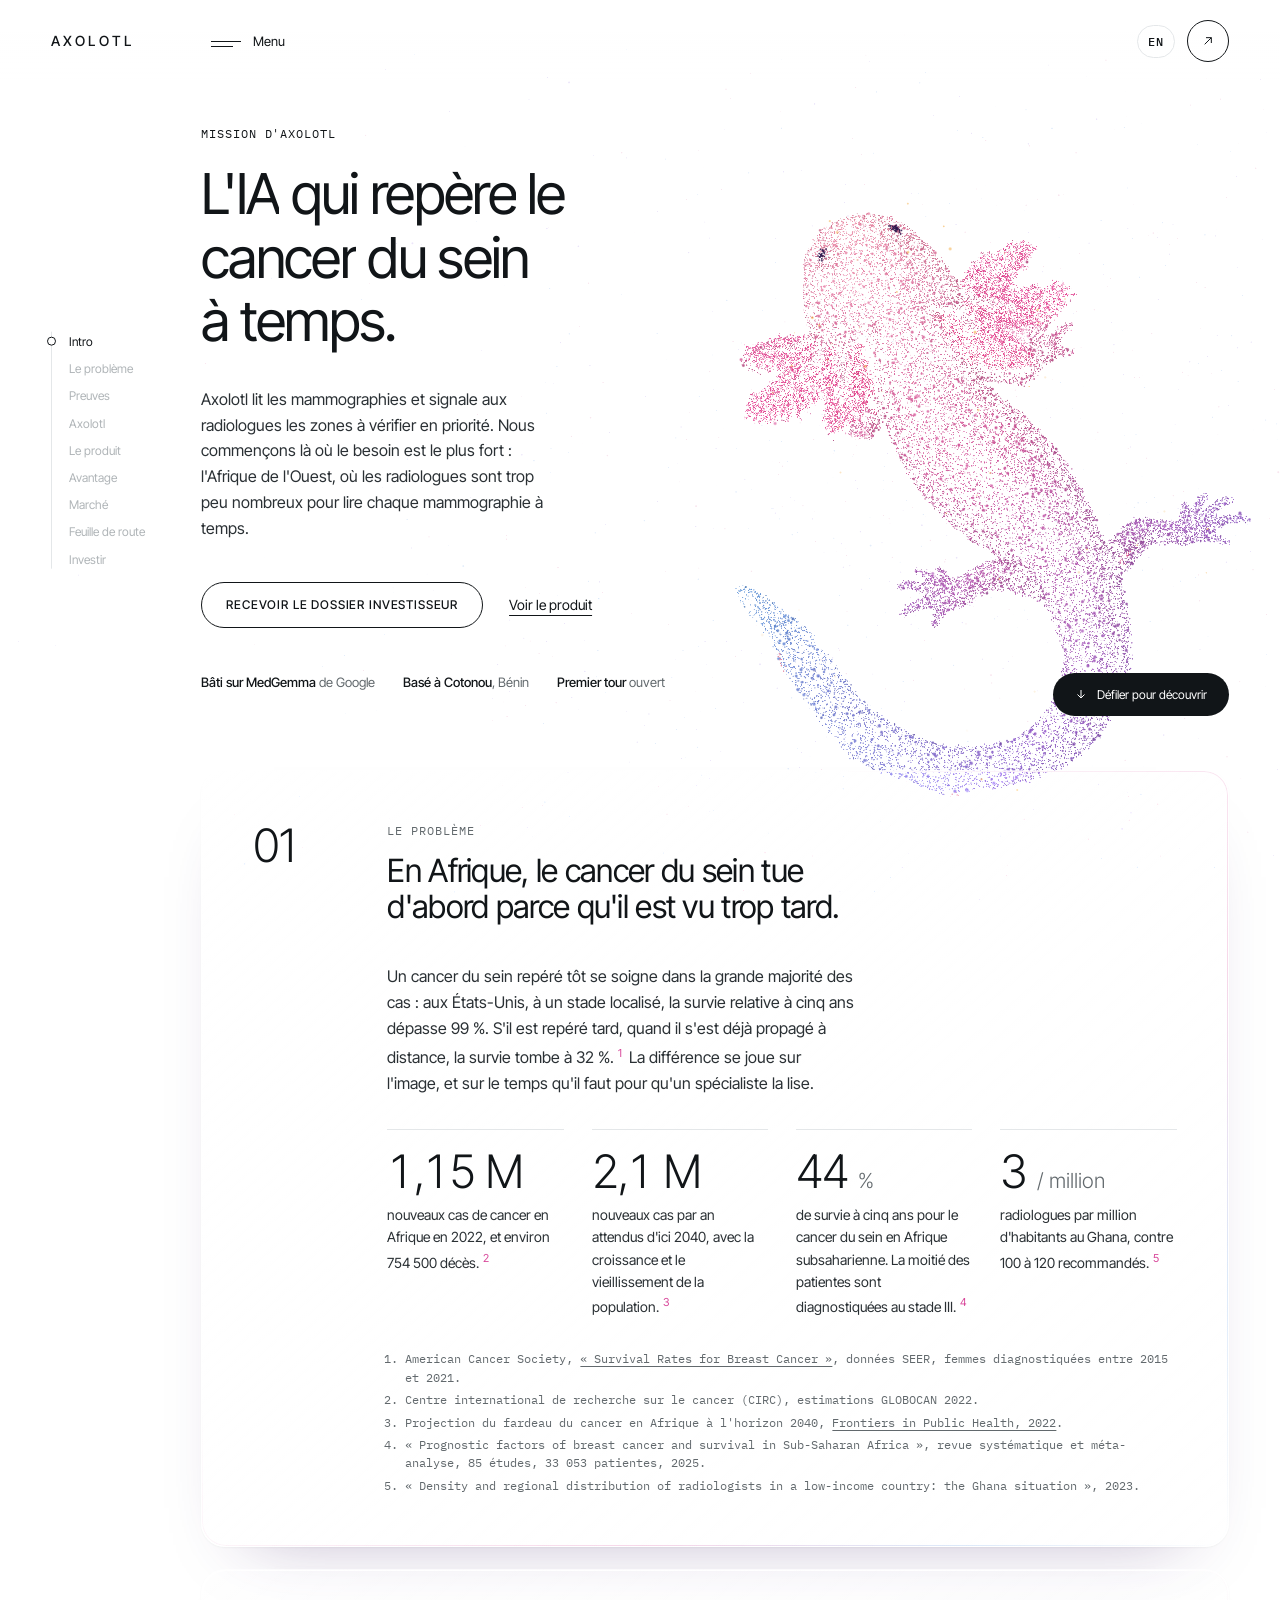
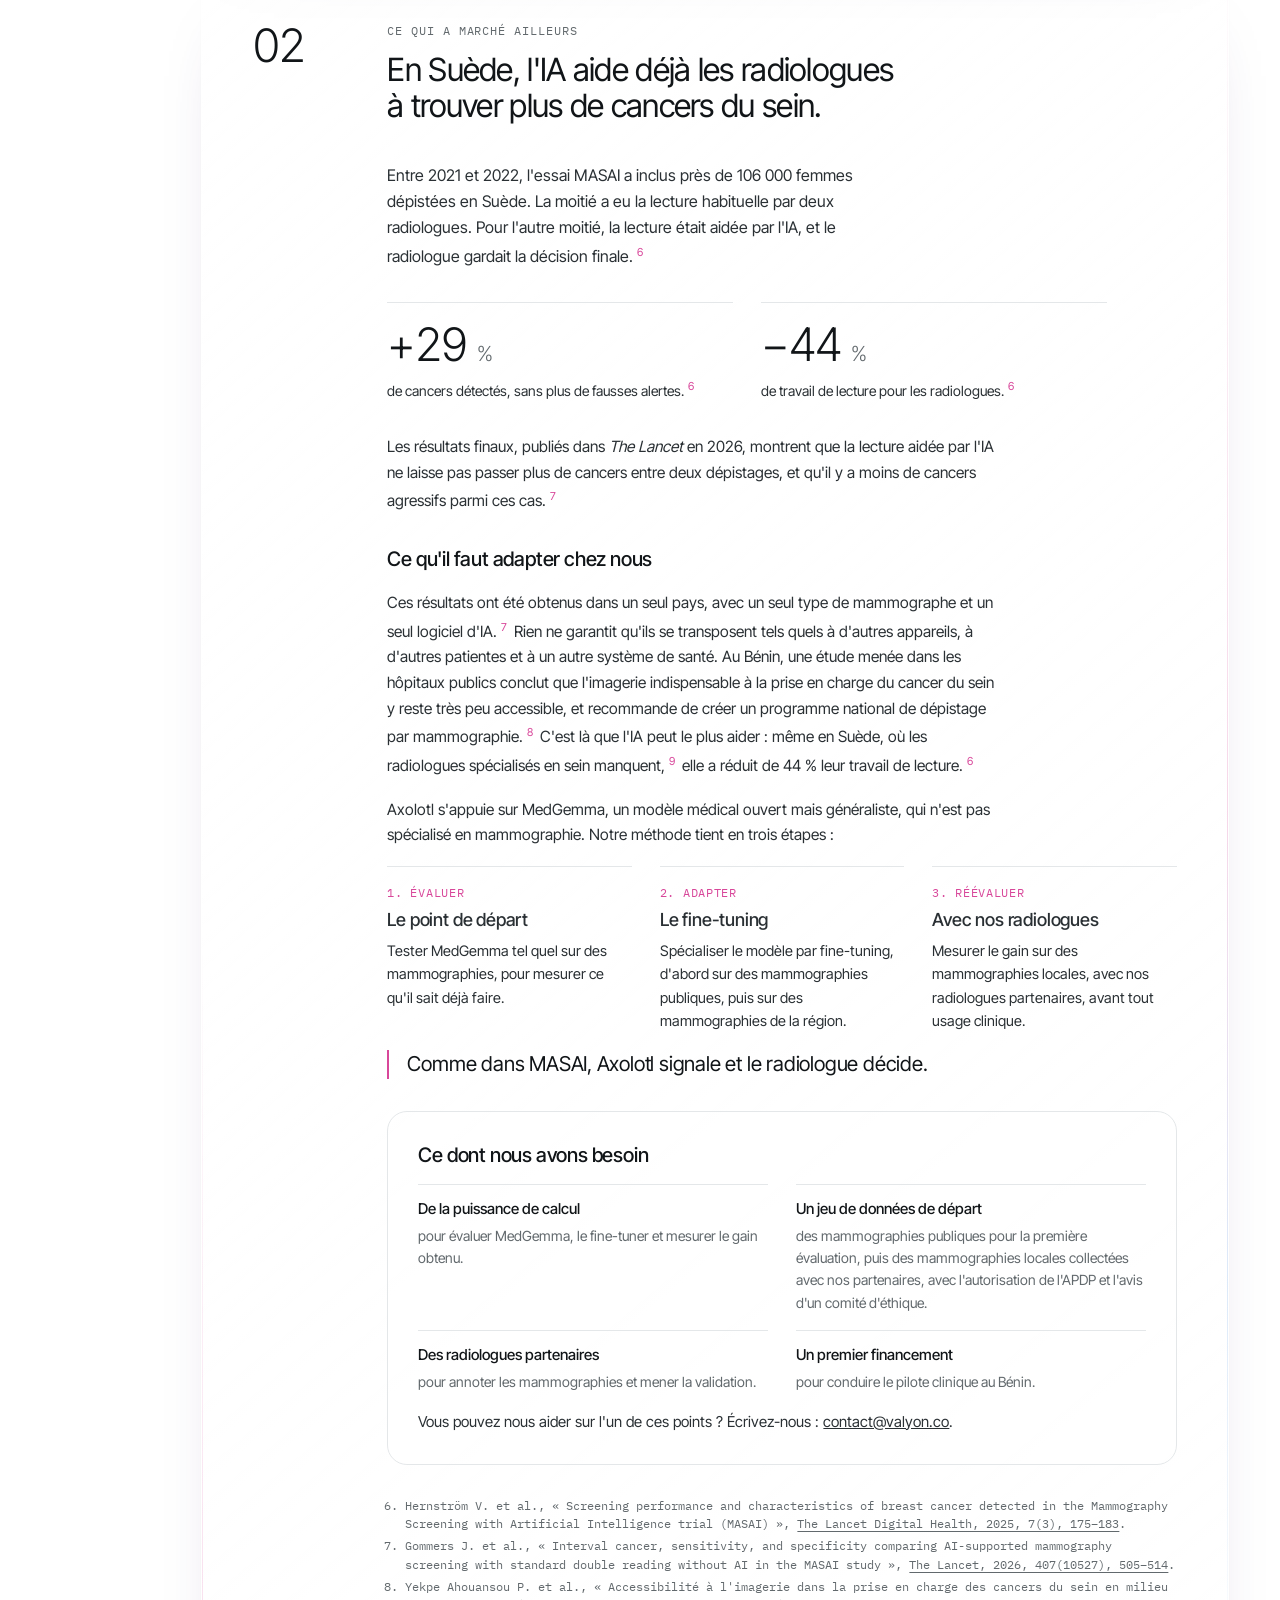
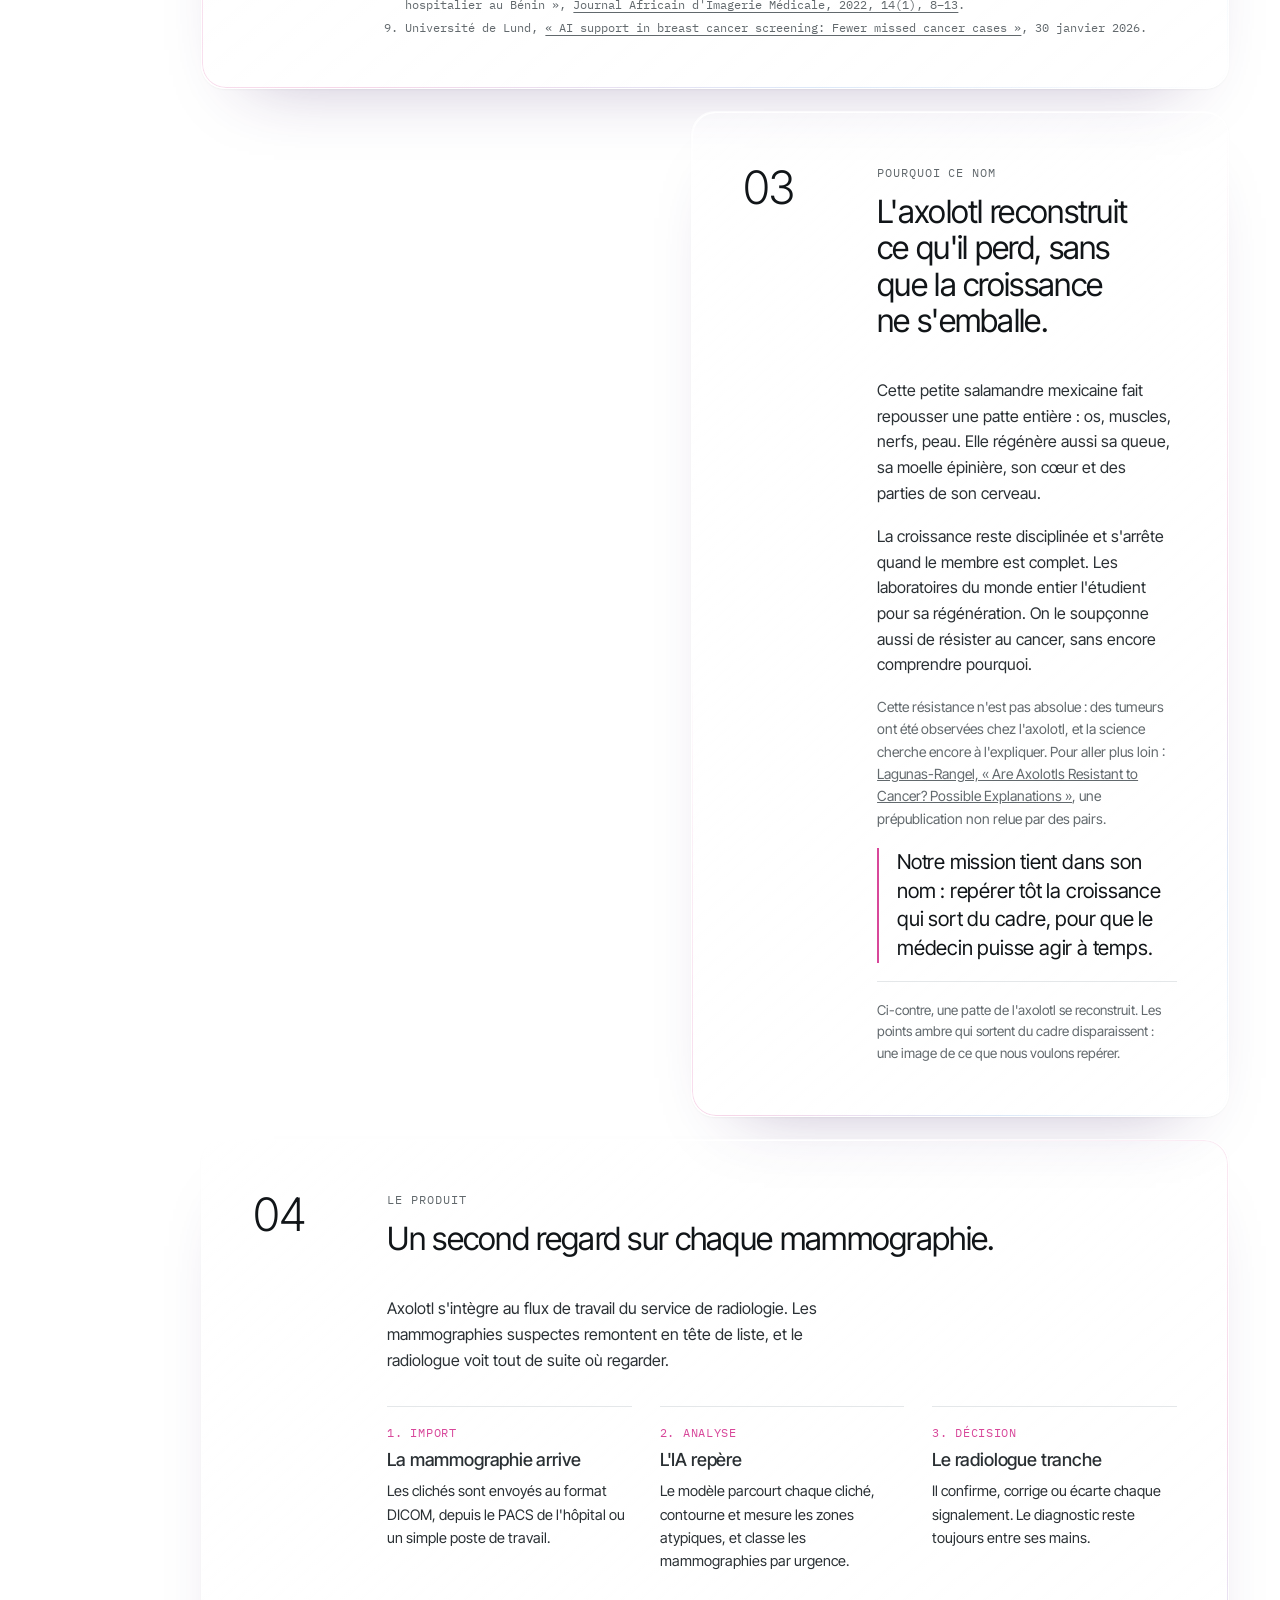
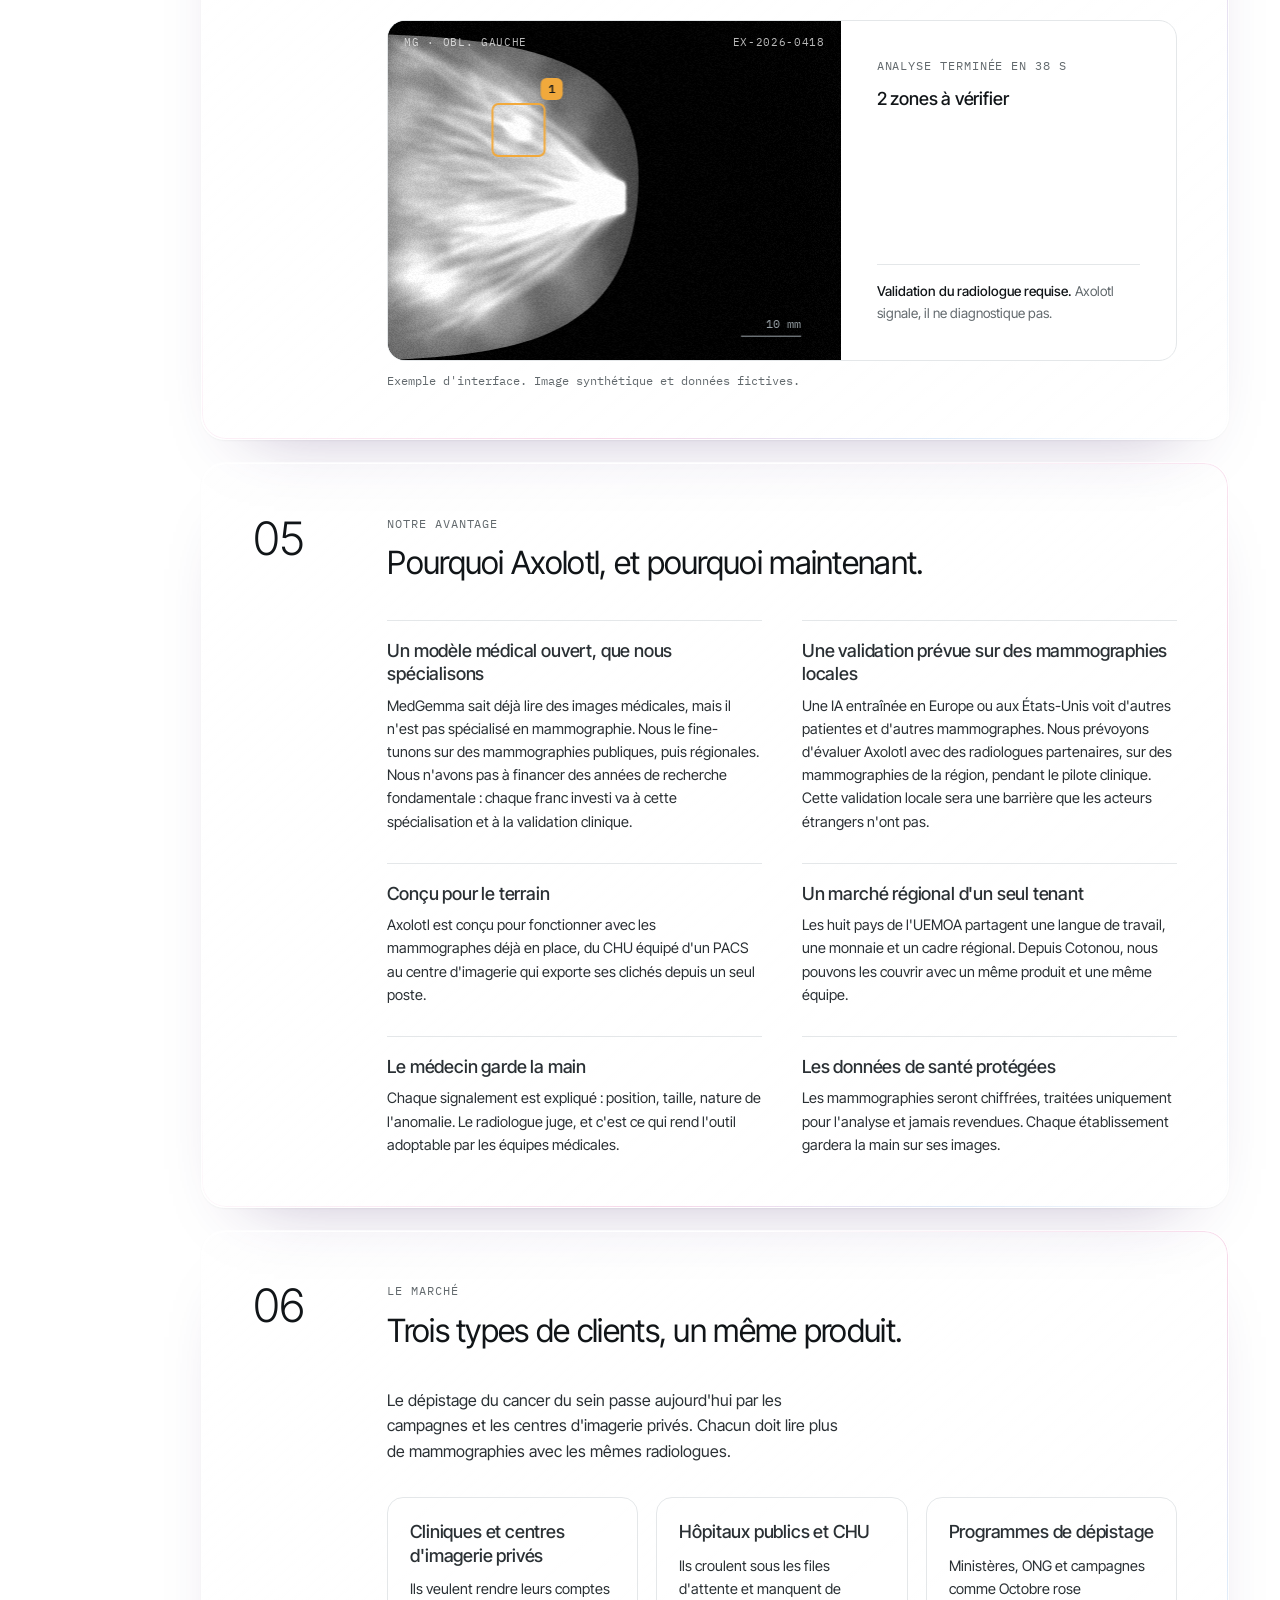
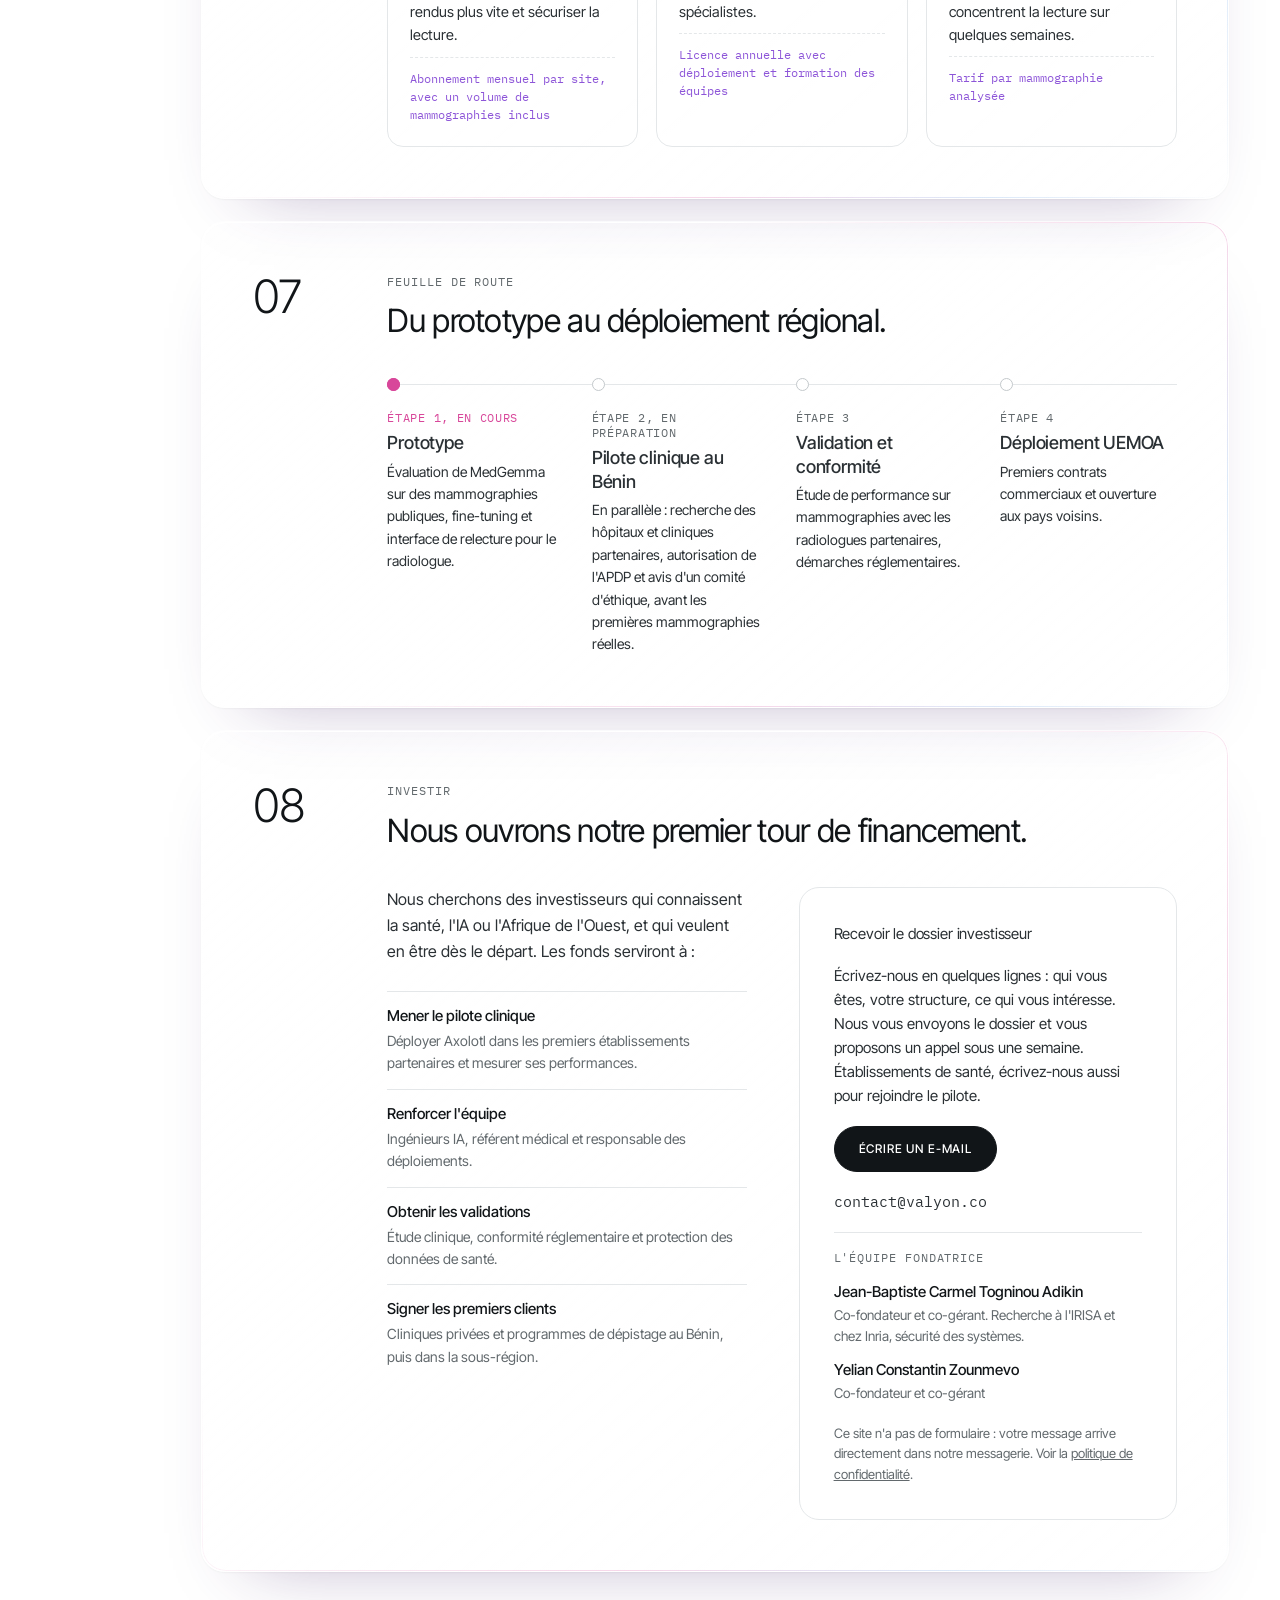
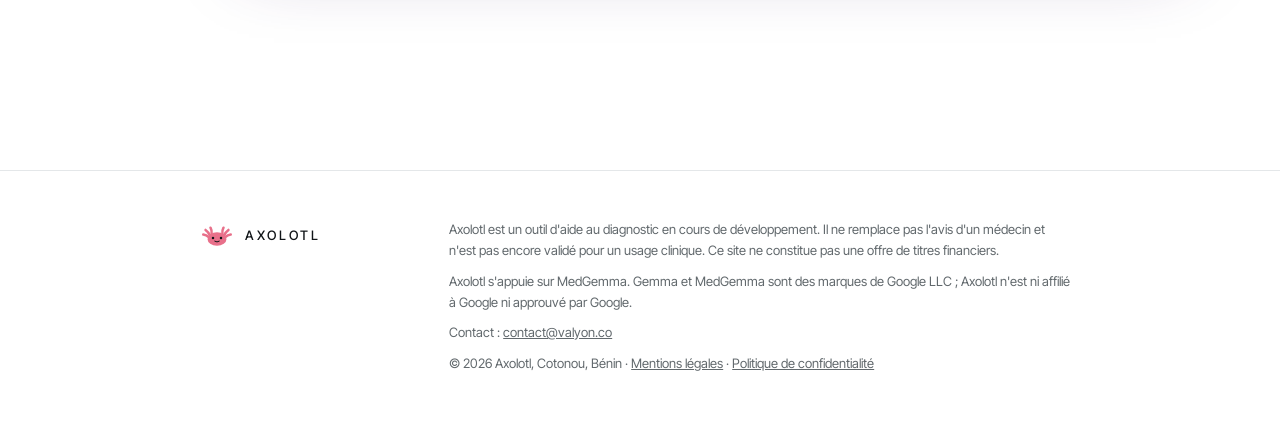
==== commit 8cd872d1: "Feuille de route : étape 1 en cours (évaluation et fine-tuning de MedGemma), étape 2 en préparation " ====
--- a/index.html
+++ b/index.html
@@ -338,15 +338,15 @@
       </div>
       <div class="card-body">
         <ol class="road">
-          <li class="done">
-            <span class="when">Étape 1</span>
+          <li class="now">
+            <span class="when">Étape 1, en cours</span>
             <h3>Prototype</h3>
-            <p>Lecture de mammographies sur MedGemma, interface de revue pour le radiologue.</p>
-          </li>
-          <li class="now">
+            <p>Évaluation de MedGemma sur des mammographies publiques, fine-tuning et interface de relecture pour le radiologue.</p>
+          </li>
+          <li>
             <span class="when">Étape 2, en préparation</span>
             <h3>Pilote clinique au Bénin</h3>
-            <p>Recherche des hôpitaux et cliniques partenaires, avant les premières mammographies réelles.</p>
+            <p>En parallèle&nbsp;: recherche des hôpitaux et cliniques partenaires, autorisation de l'APDP et avis d'un comité d'éthique, avant les premières mammographies réelles.</p>
           </li>
           <li>
             <span class="when">Étape 3</span>
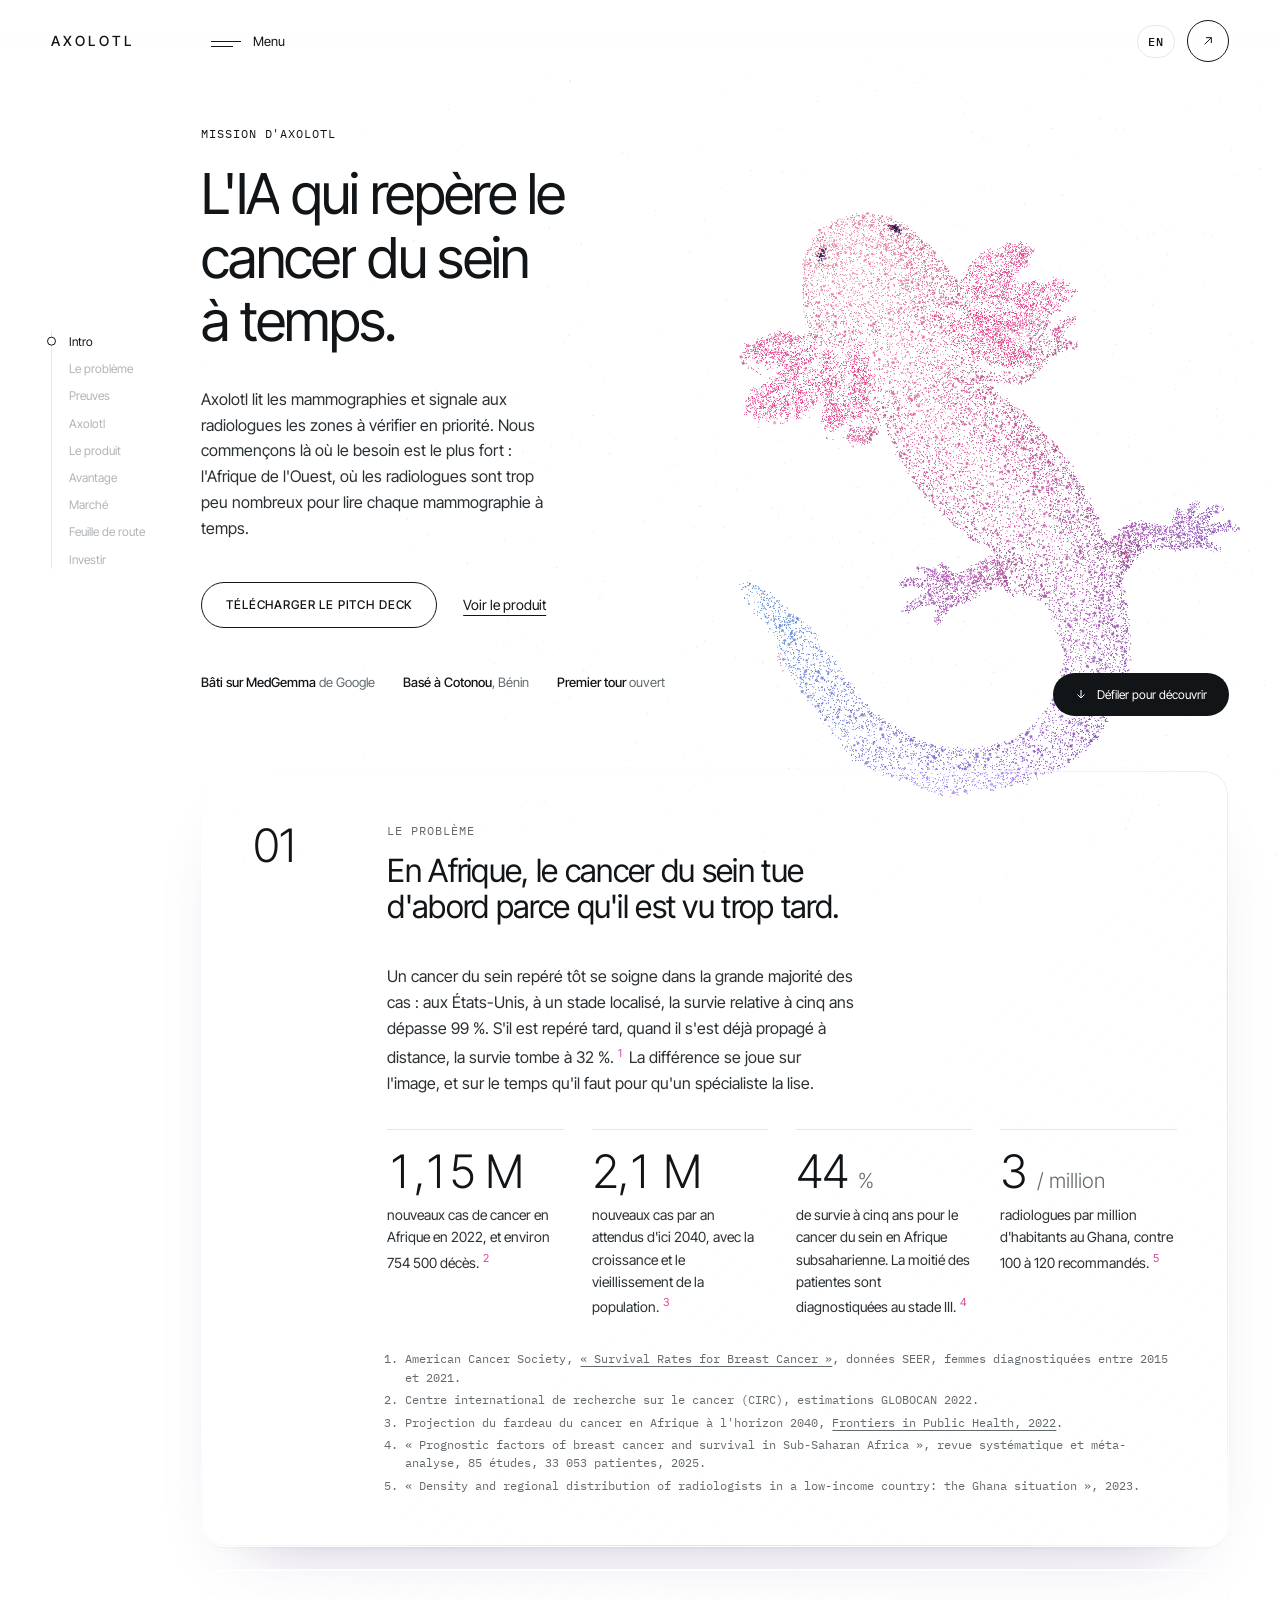
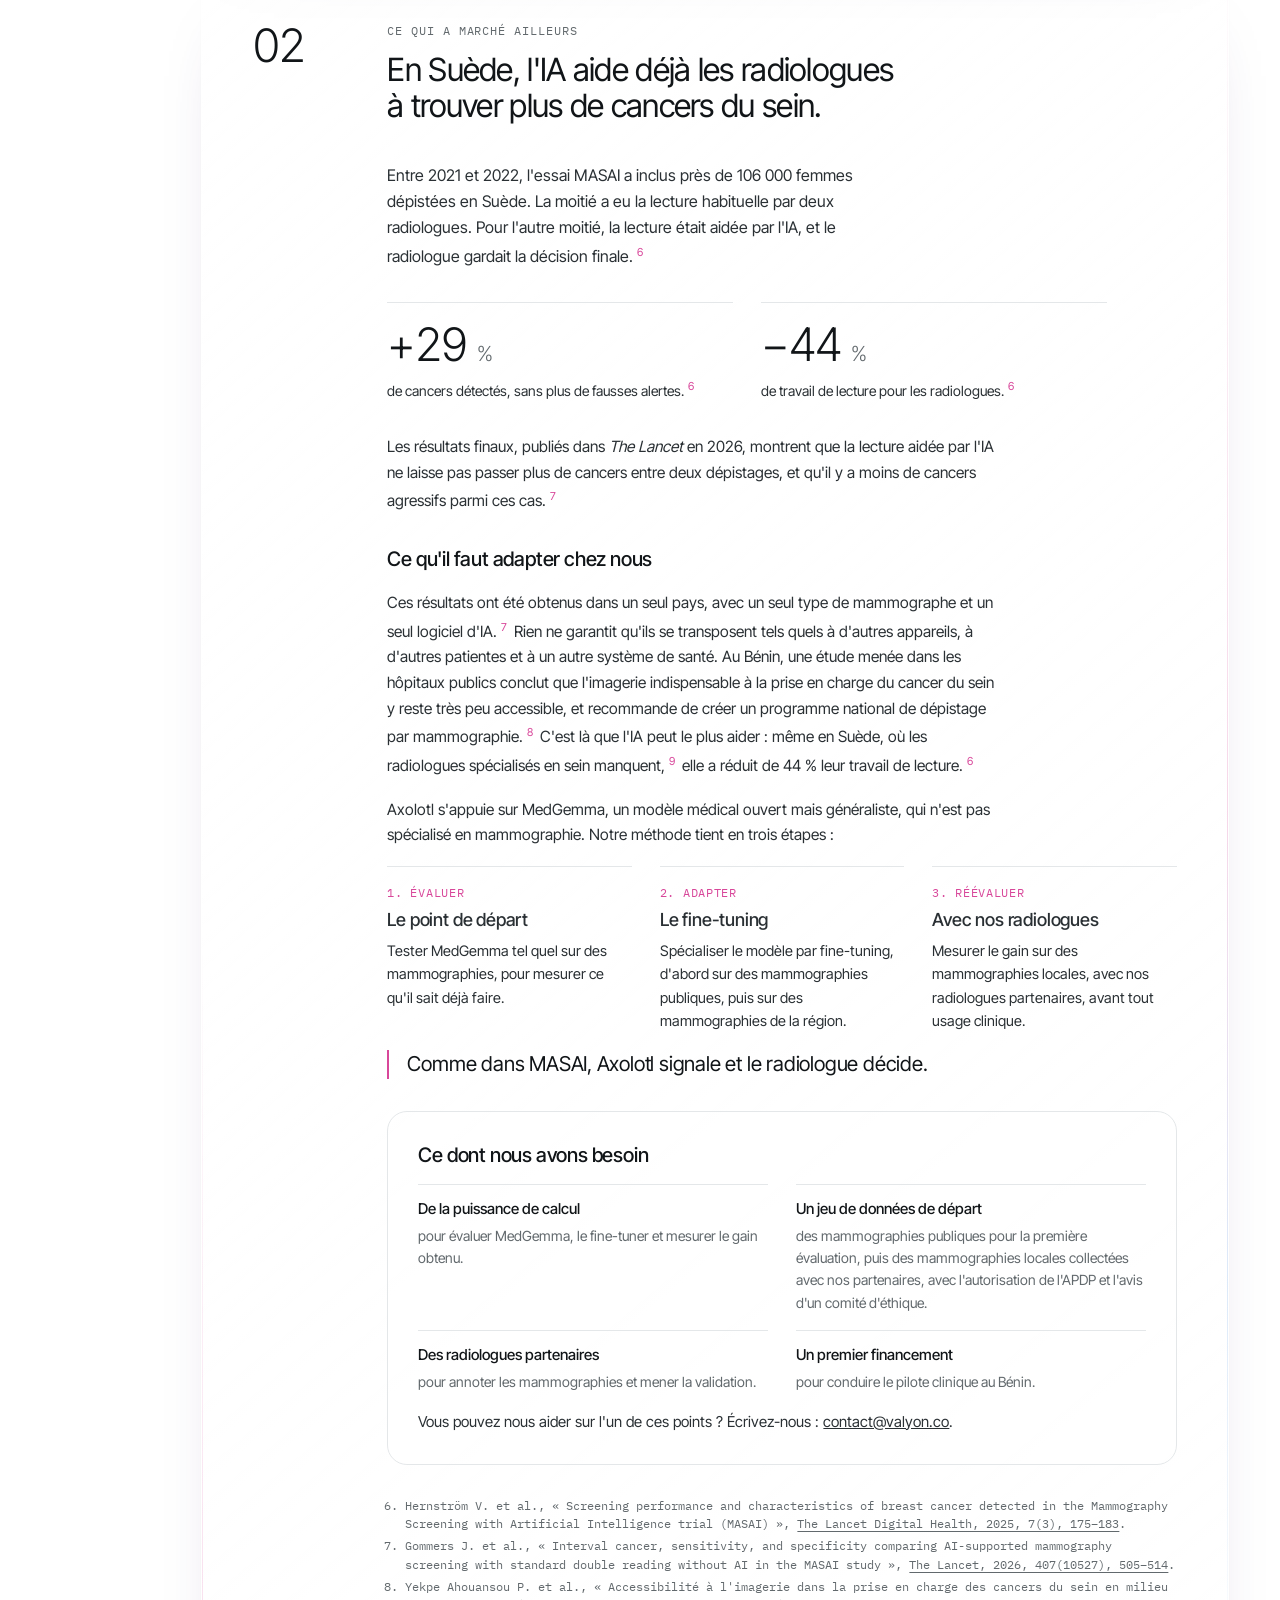
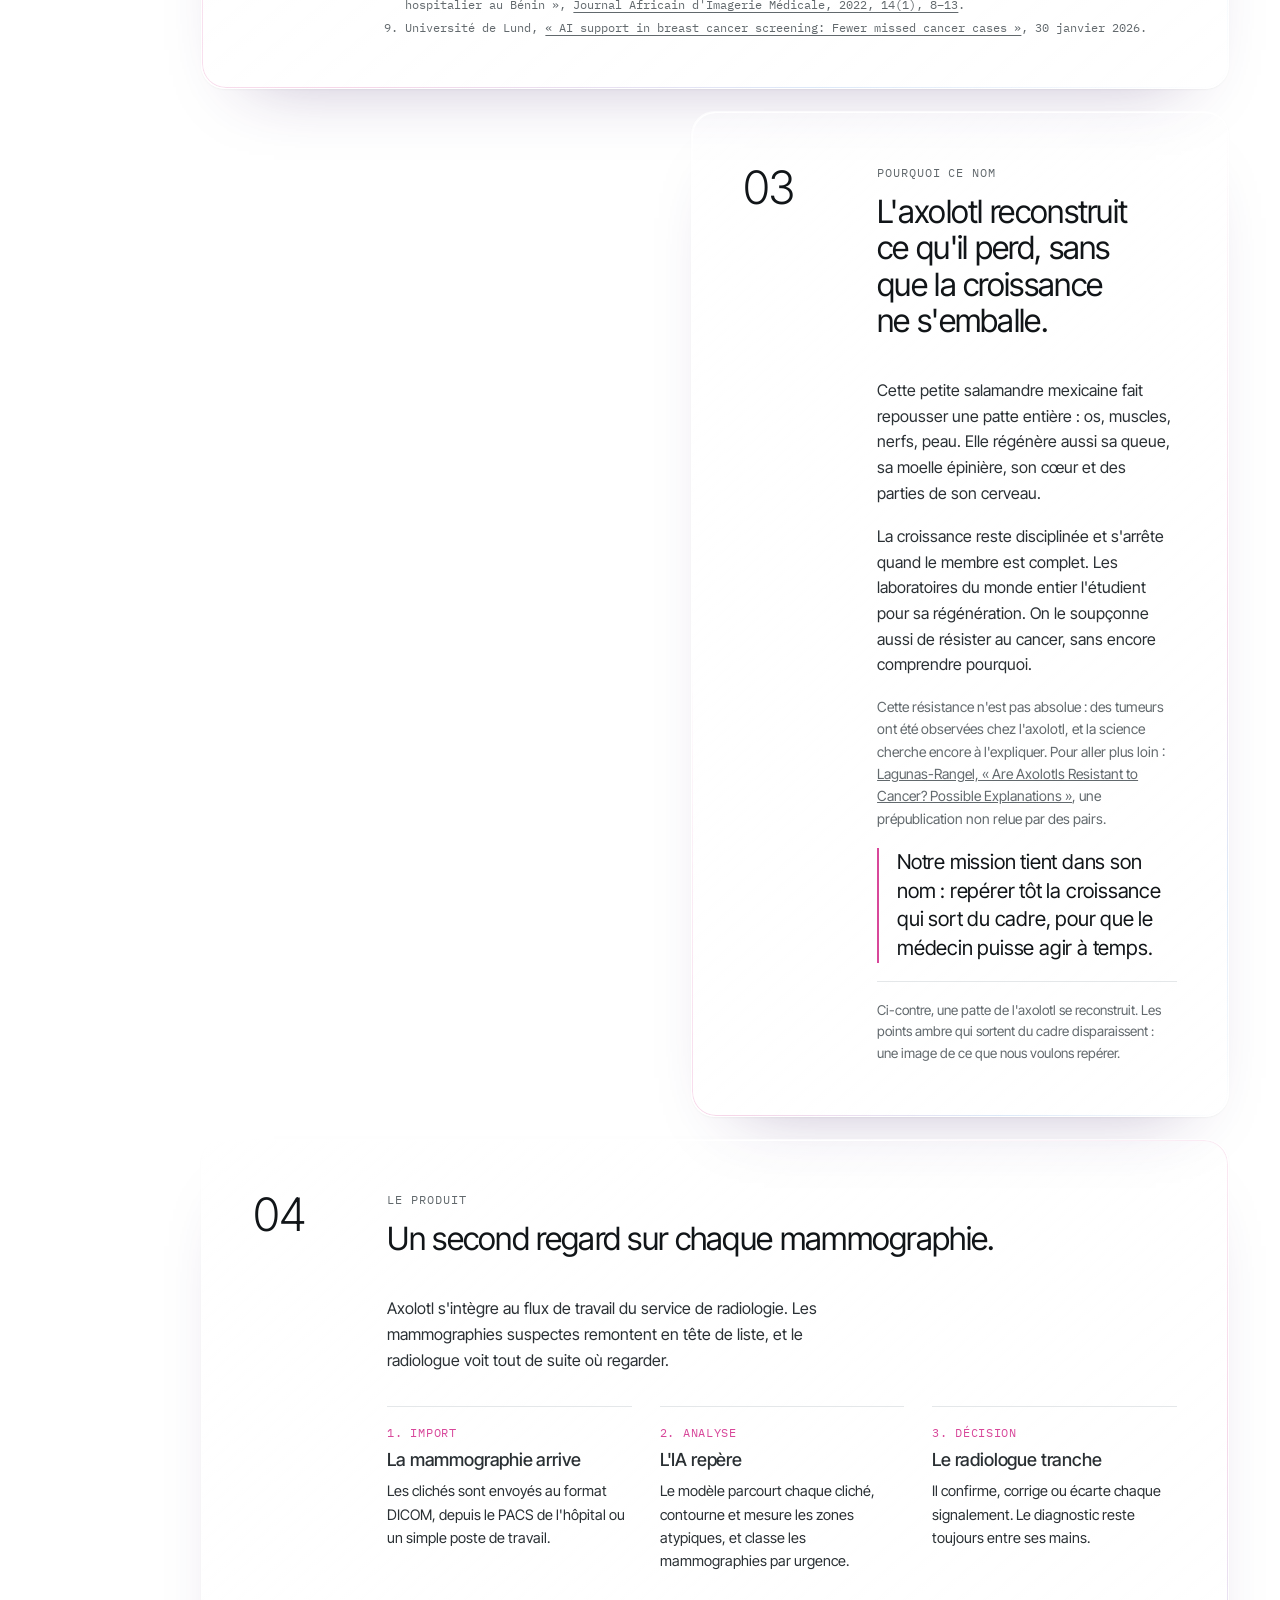
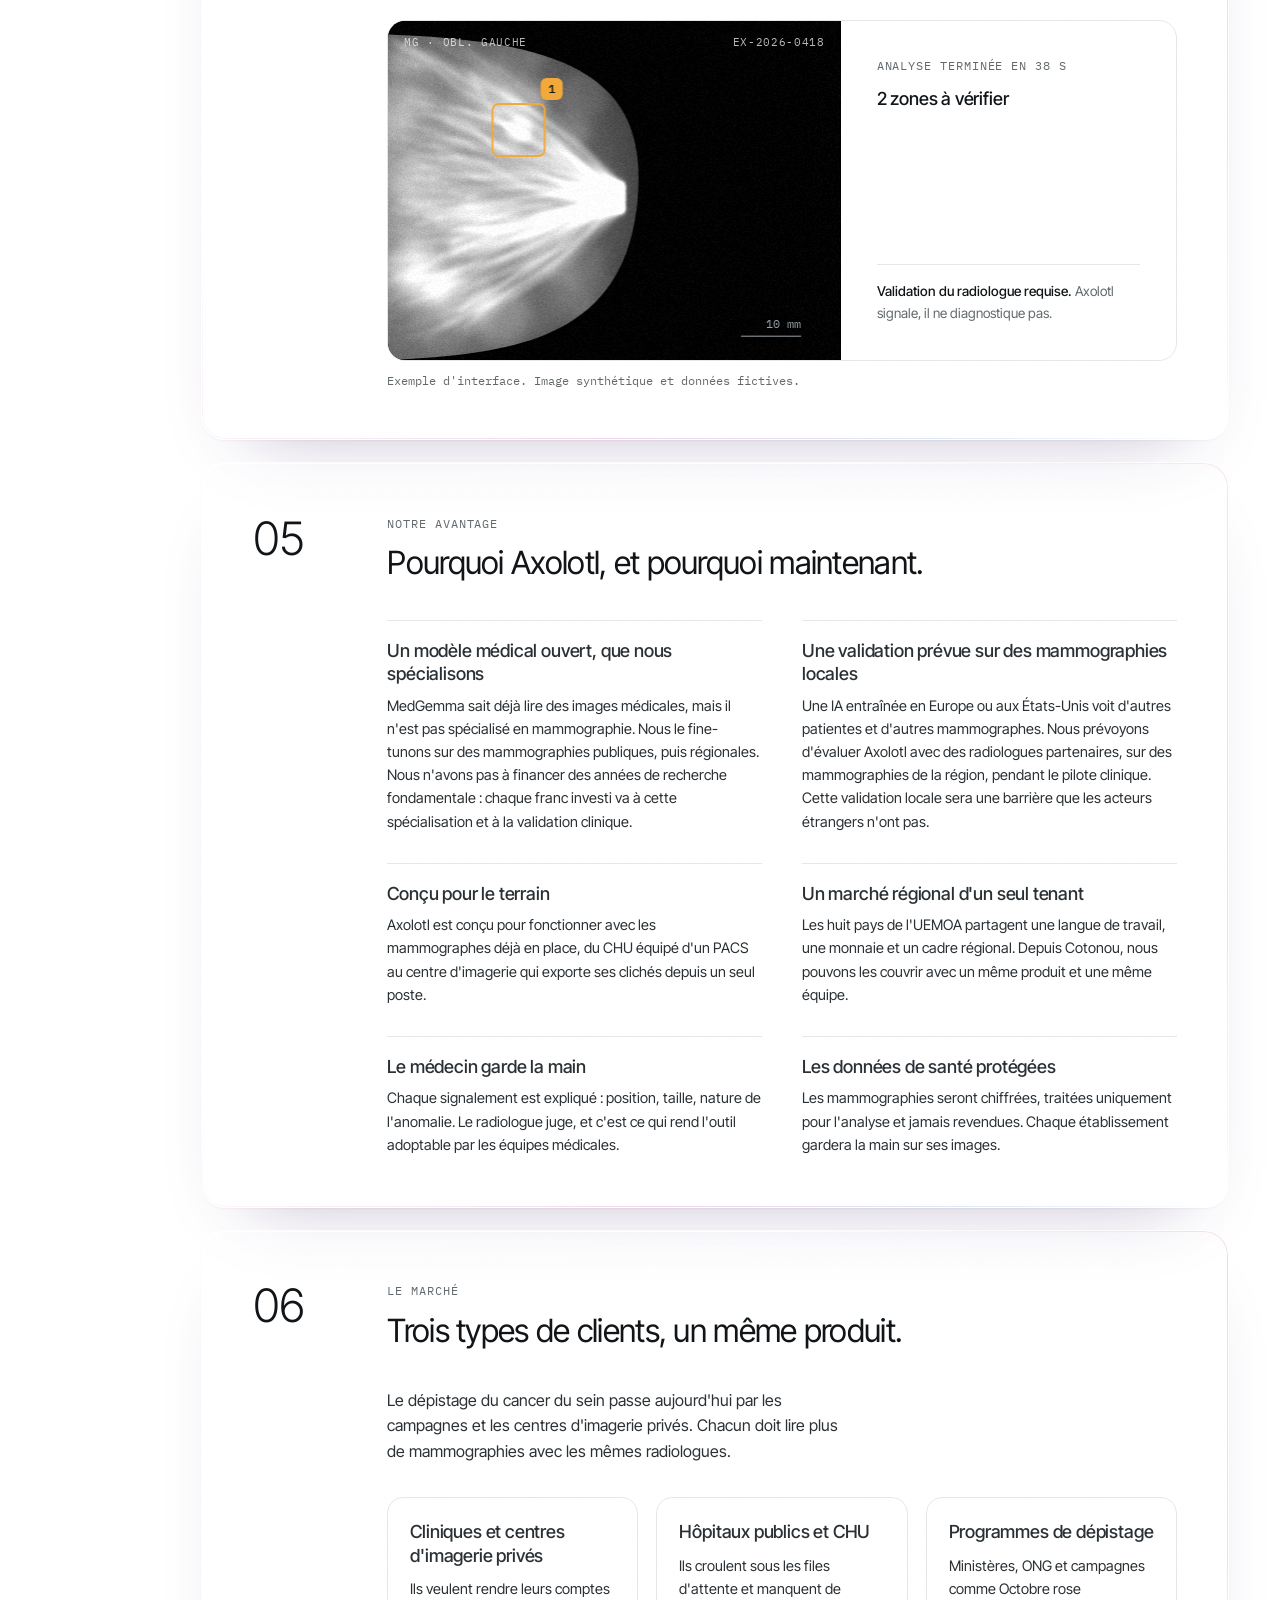
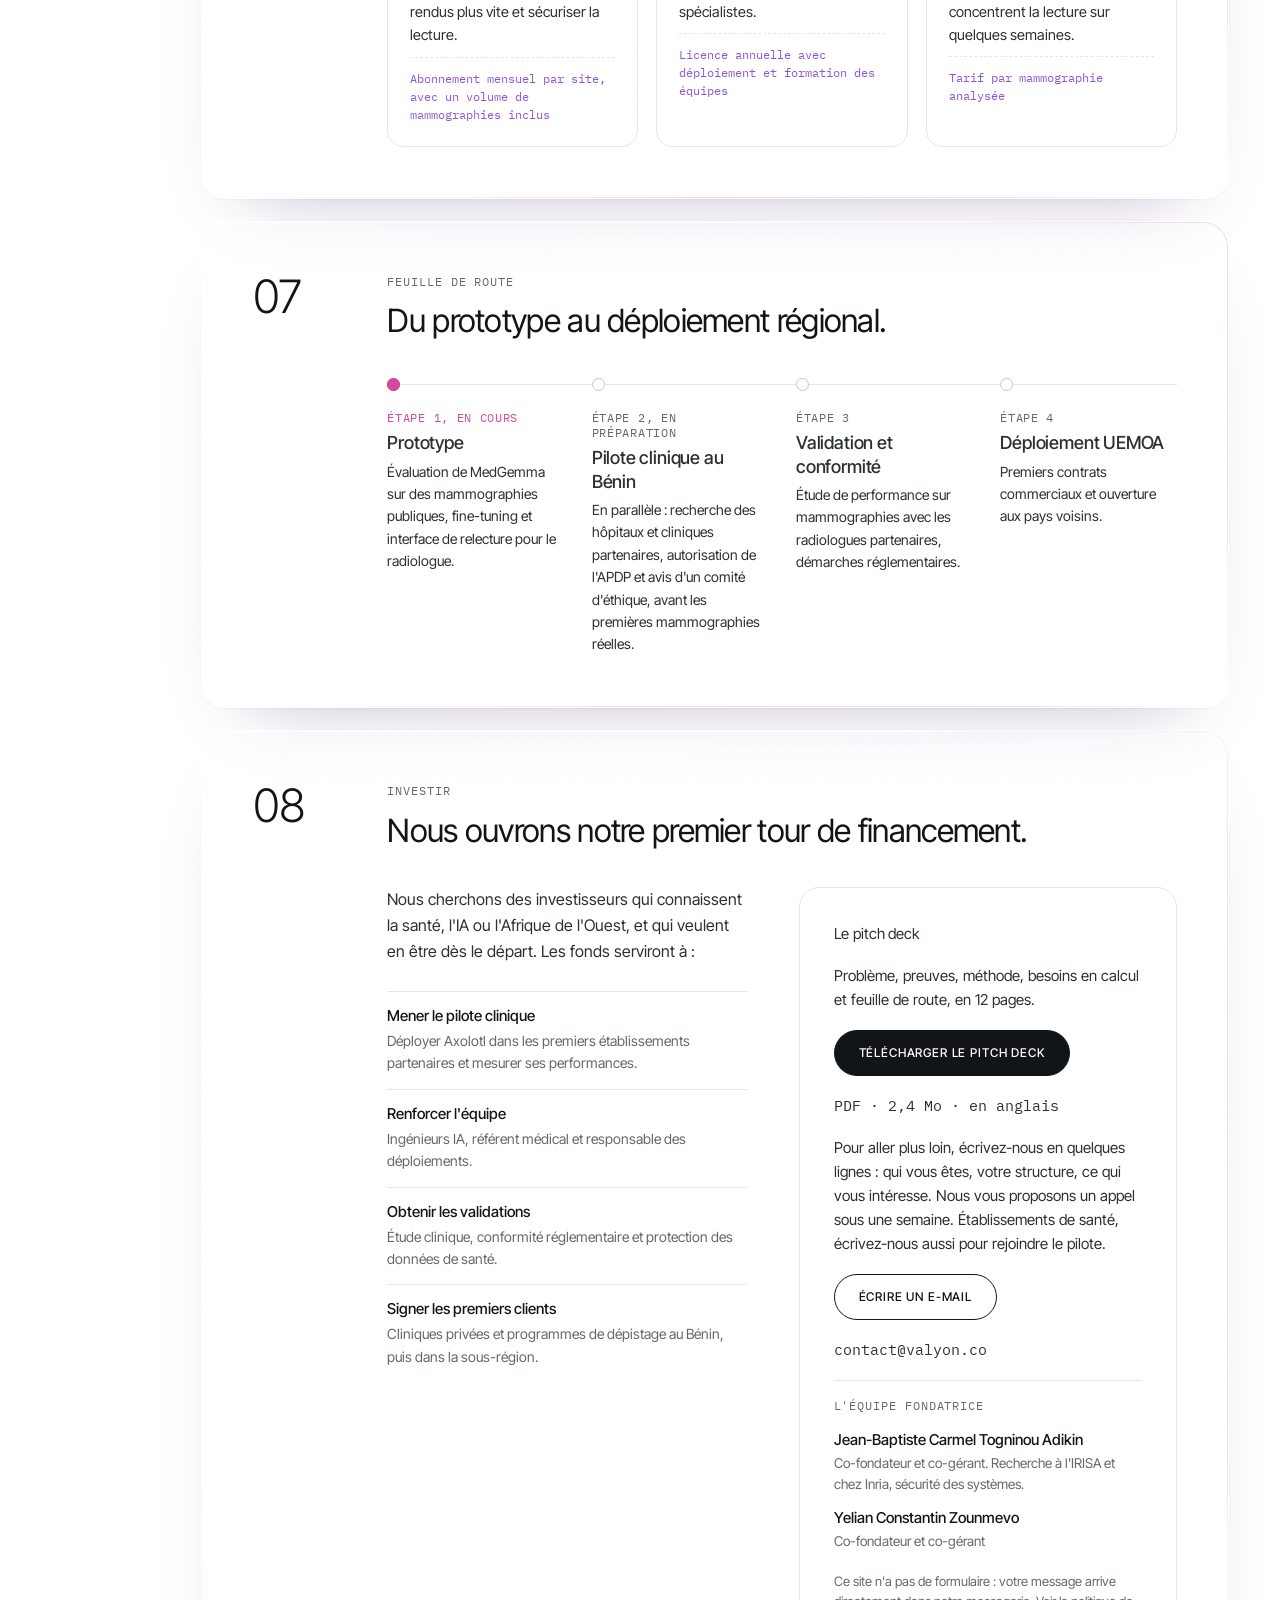
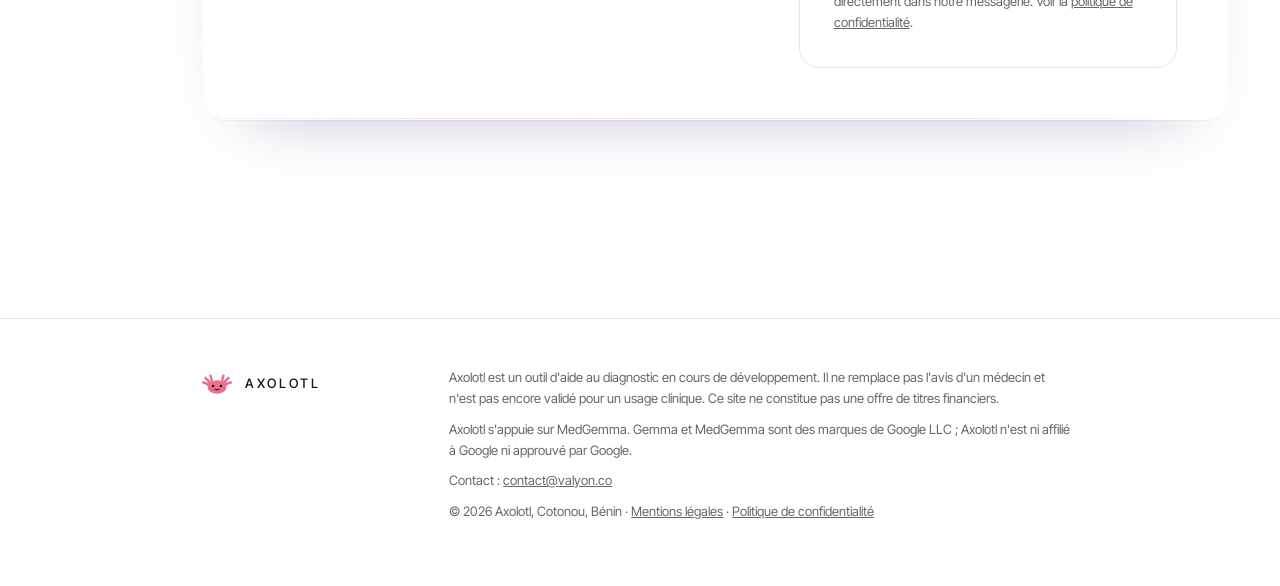
==== commit fcc5fc22: "Pitch deck téléchargeable depuis le site (FR et EN) - axolotl-pitch-deck.pdf à la racine (adresse st" ====
--- a/index.html
+++ b/index.html
@@ -55,7 +55,7 @@
     <li><a href="#feuille-de-route"><span>07</span>Feuille de route</a></li>
     <li><a href="#investir"><span>08</span>Investir et nous écrire</a></li>
   </ol>
-  <a class="pill pill-dark menu-cta" href="#investir">Recevoir le dossier investisseur</a>
+  <a class="pill pill-dark menu-cta" href="/axolotl-pitch-deck.pdf" download="Axolotl-pitch-deck.pdf">Télécharger le pitch deck</a>
 </nav>
 
 <ul class="rail" aria-label="Sections">
@@ -78,7 +78,7 @@
       <h1 id="title">L'IA qui repère le cancer du sein à&nbsp;temps.</h1>
       <p class="lede fade">Axolotl lit les mammographies et signale aux radiologues les zones à vérifier en priorité. Nous commençons là où le besoin est le plus fort&nbsp;: l'Afrique de l'Ouest, où les radiologues sont trop peu nombreux pour lire chaque mammographie à temps.</p>
       <div class="hero-actions fade">
-        <a class="pill" href="#investir">Recevoir le dossier investisseur</a>
+        <a class="pill" href="/axolotl-pitch-deck.pdf" download="Axolotl-pitch-deck.pdf">Télécharger le pitch deck</a>
         <a class="textlink" href="#produit">Voir le produit</a>
       </div>
       <ul class="proof fade">
@@ -382,9 +382,12 @@
         </div>
 
         <div class="contact-card">
-          <p class="form-title">Recevoir le dossier investisseur</p>
-          <p>Écrivez-nous en quelques lignes&nbsp;: qui vous êtes, votre structure, ce qui vous intéresse. Nous vous envoyons le dossier et vous proposons un appel sous une semaine. Établissements de santé, écrivez-nous aussi pour rejoindre le pilote.</p>
-          <a class="pill pill-dark" href="mailto:contact@valyon.co?subject=Dossier%20investisseur%20Axolotl&amp;body=Nom%20%3A%0D%0AStructure%20%3A%0D%0AVous%20%C3%AAtes%20%28fonds%2C%20business%20angel%2C%20%C3%A9tablissement%20de%20sant%C3%A9%E2%80%A6%29%20%3A%0D%0AMessage%20%3A%0D%0A">Écrire un e-mail</a>
+          <p class="form-title">Le pitch deck</p>
+          <p>Problème, preuves, méthode, besoins en calcul et feuille de route, en 12&nbsp;pages.</p>
+          <a class="pill pill-dark" href="/axolotl-pitch-deck.pdf" download="Axolotl-pitch-deck.pdf">Télécharger le pitch deck</a>
+          <p class="contact-line">PDF · 2,4&nbsp;Mo · en anglais</p>
+          <p>Pour aller plus loin, écrivez-nous en quelques lignes&nbsp;: qui vous êtes, votre structure, ce qui vous intéresse. Nous vous proposons un appel sous une semaine. Établissements de santé, écrivez-nous aussi pour rejoindre le pilote.</p>
+          <a class="pill" href="mailto:contact@valyon.co?subject=Dossier%20investisseur%20Axolotl&amp;body=Nom%20%3A%0D%0AStructure%20%3A%0D%0AVous%20%C3%AAtes%20%28fonds%2C%20business%20angel%2C%20%C3%A9tablissement%20de%20sant%C3%A9%E2%80%A6%29%20%3A%0D%0AMessage%20%3A%0D%0A">Écrire un e-mail</a>
           <p class="contact-line">contact@valyon.co</p>
           <div class="team">
             <p class="meta">L'équipe fondatrice</p>
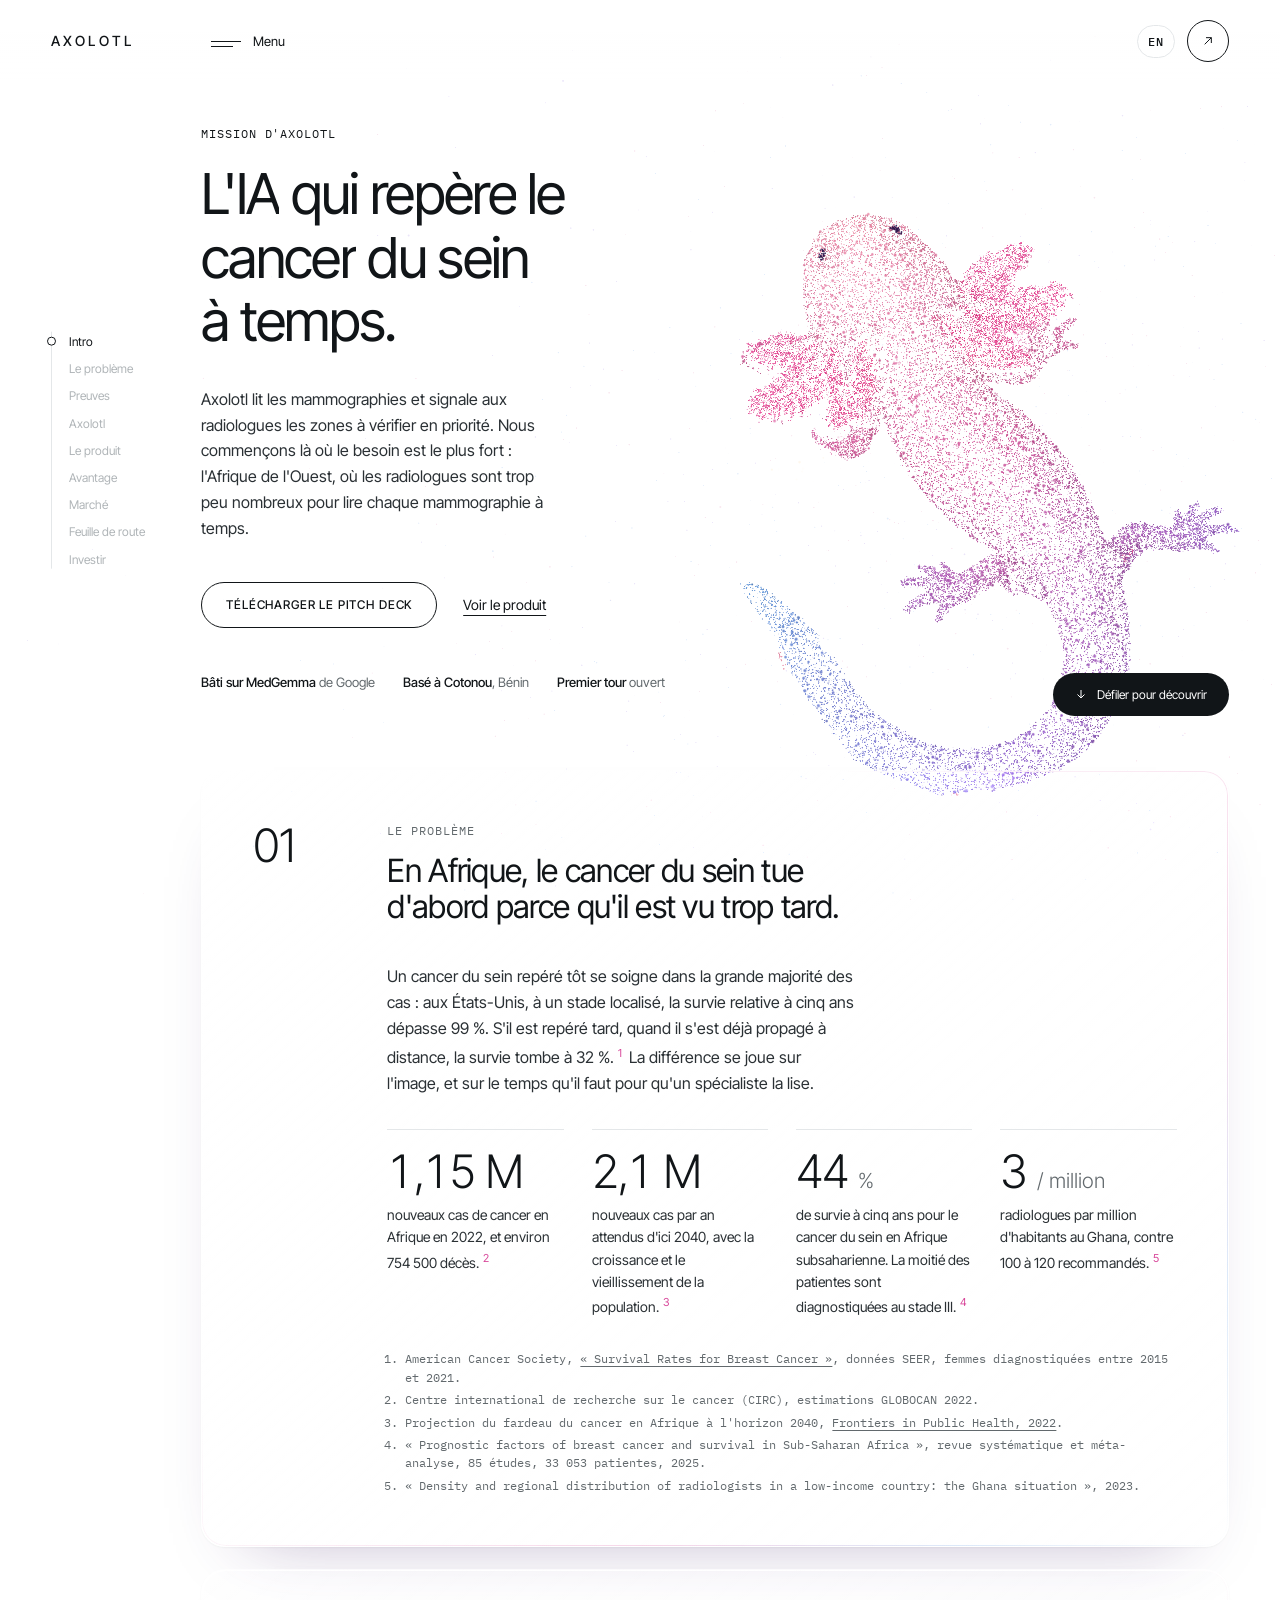
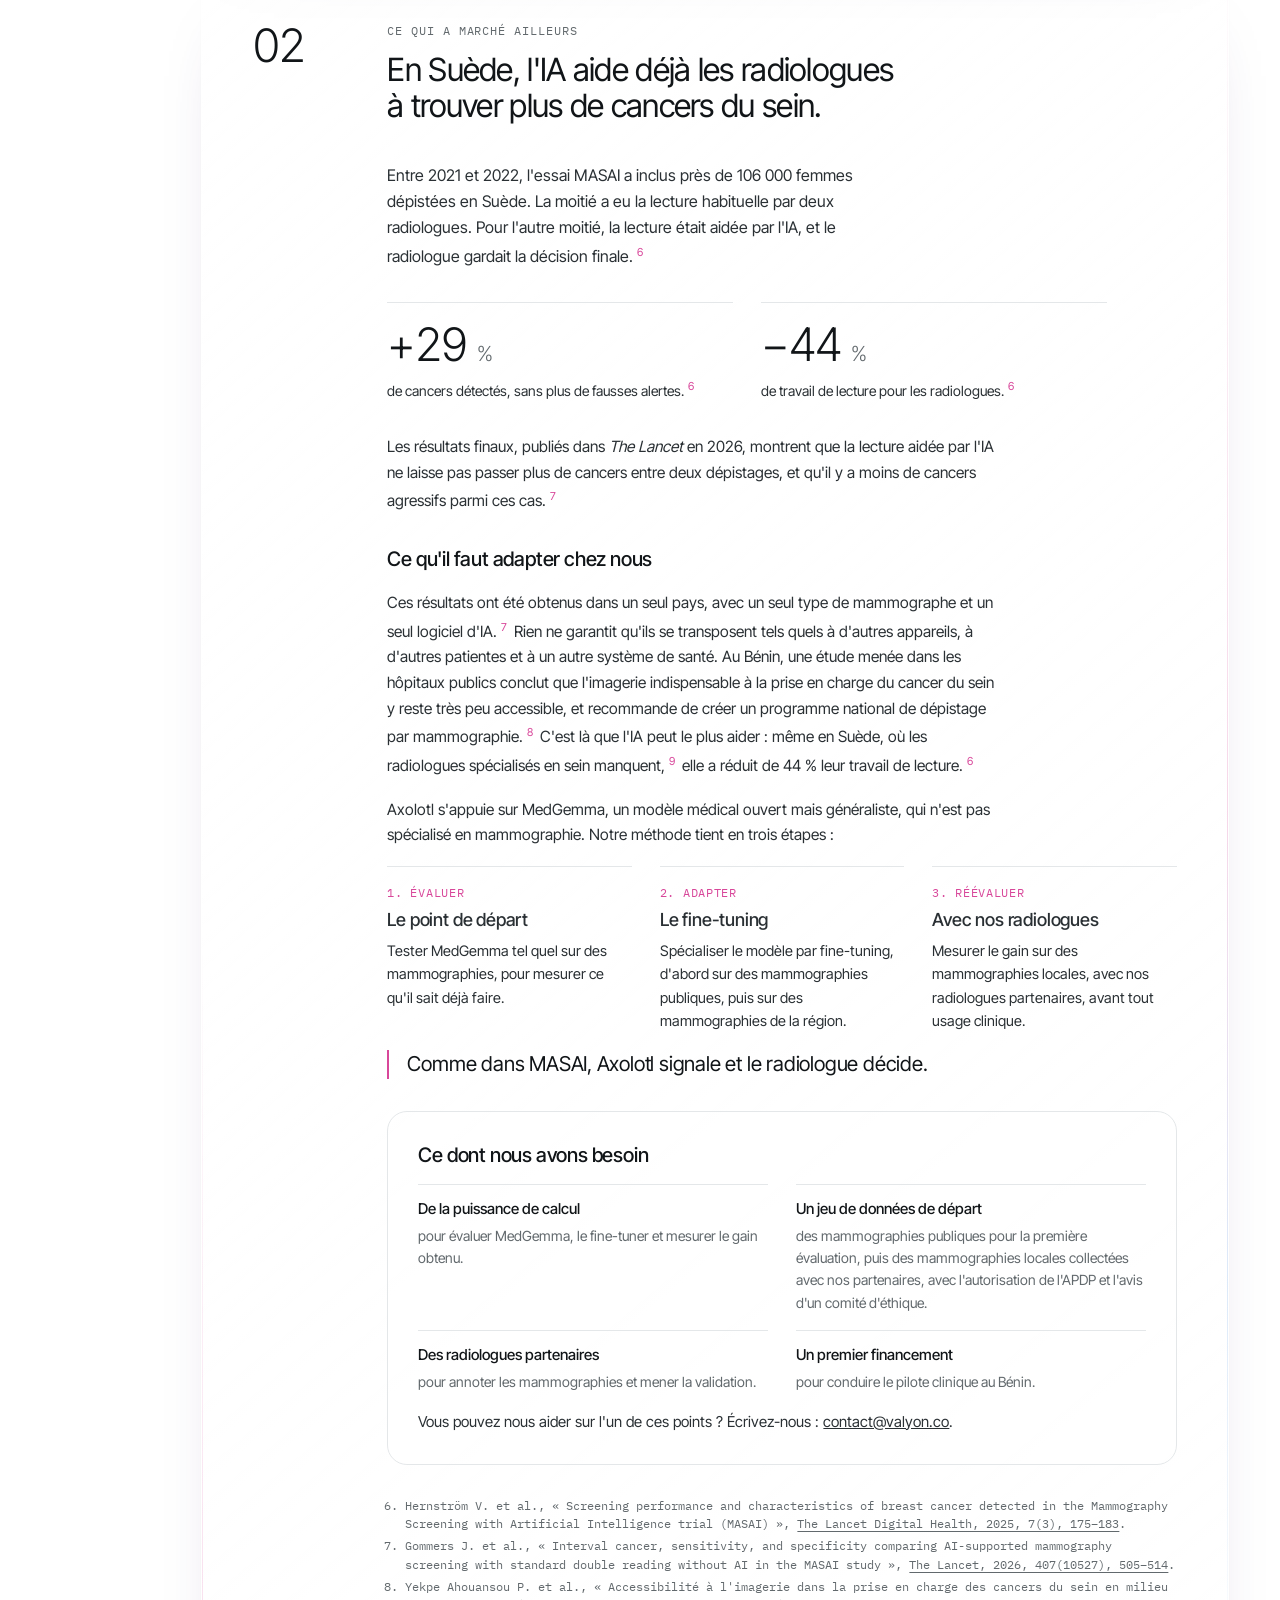
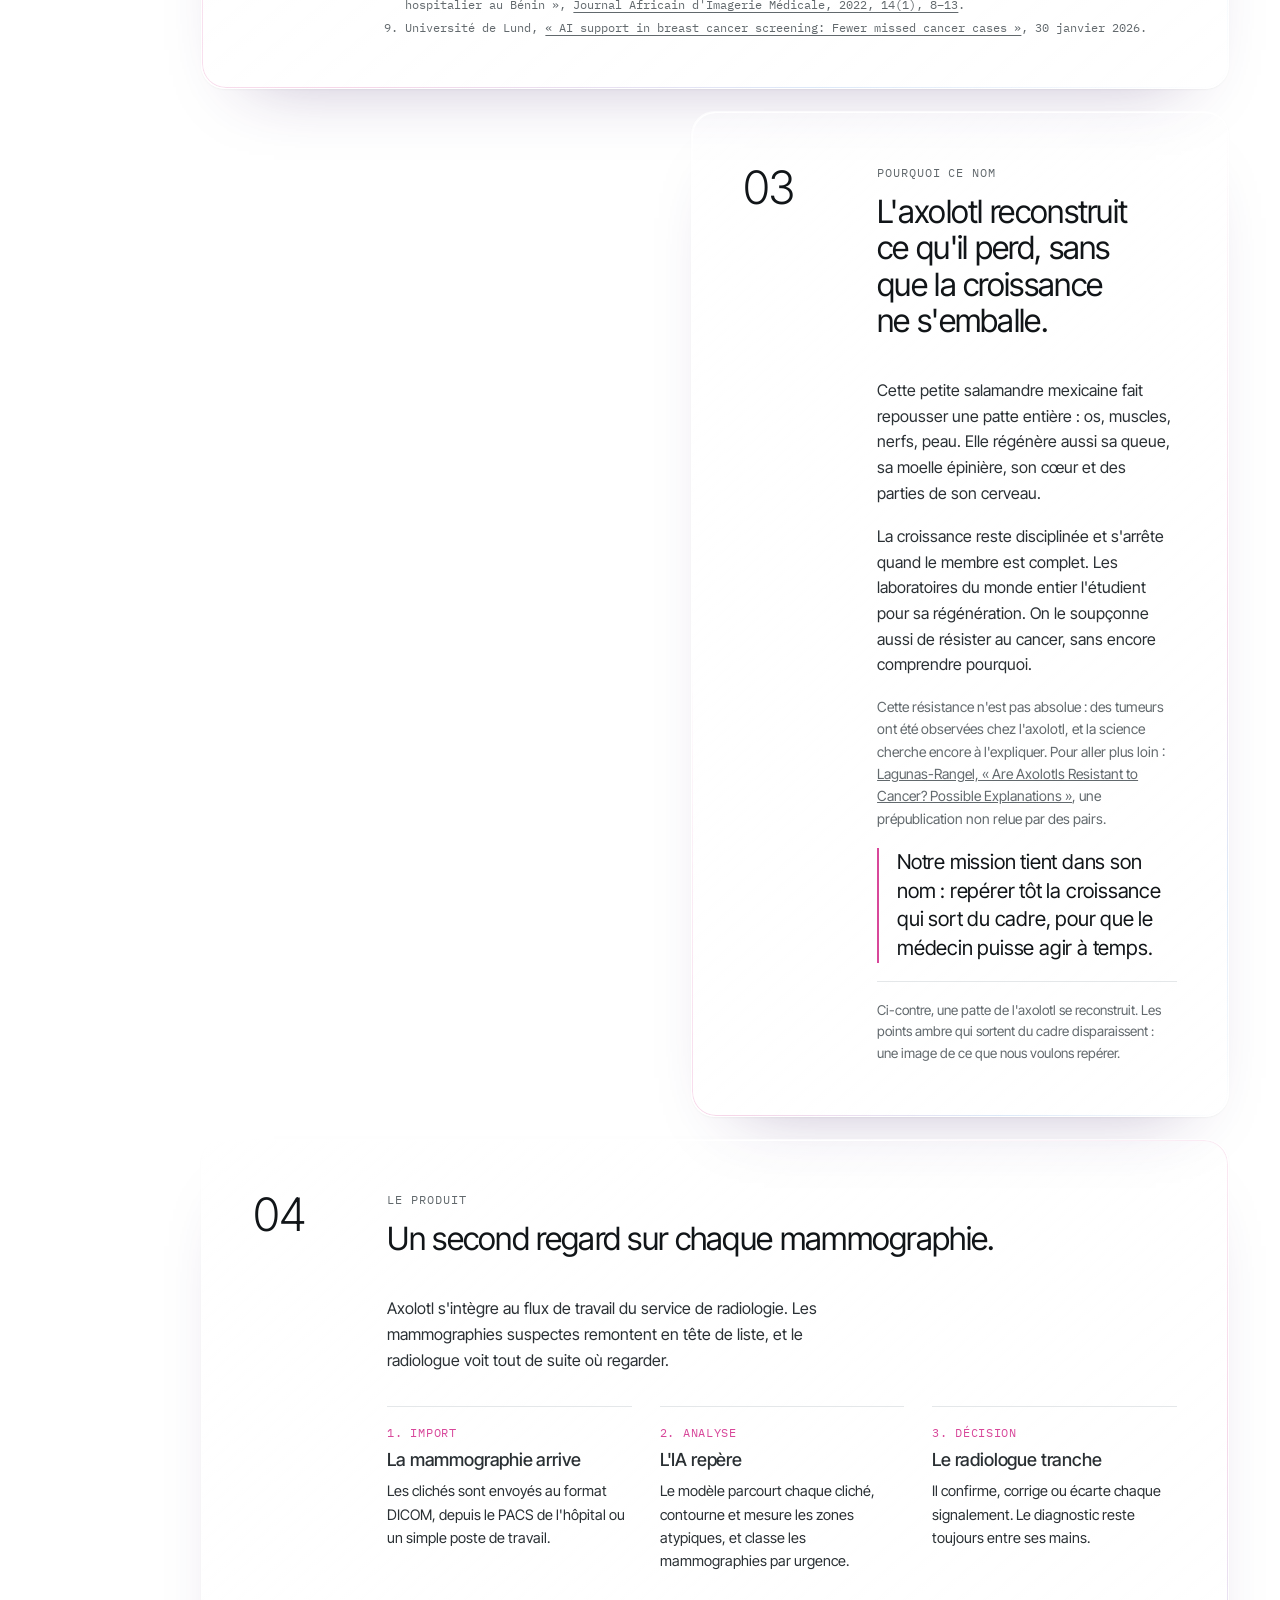
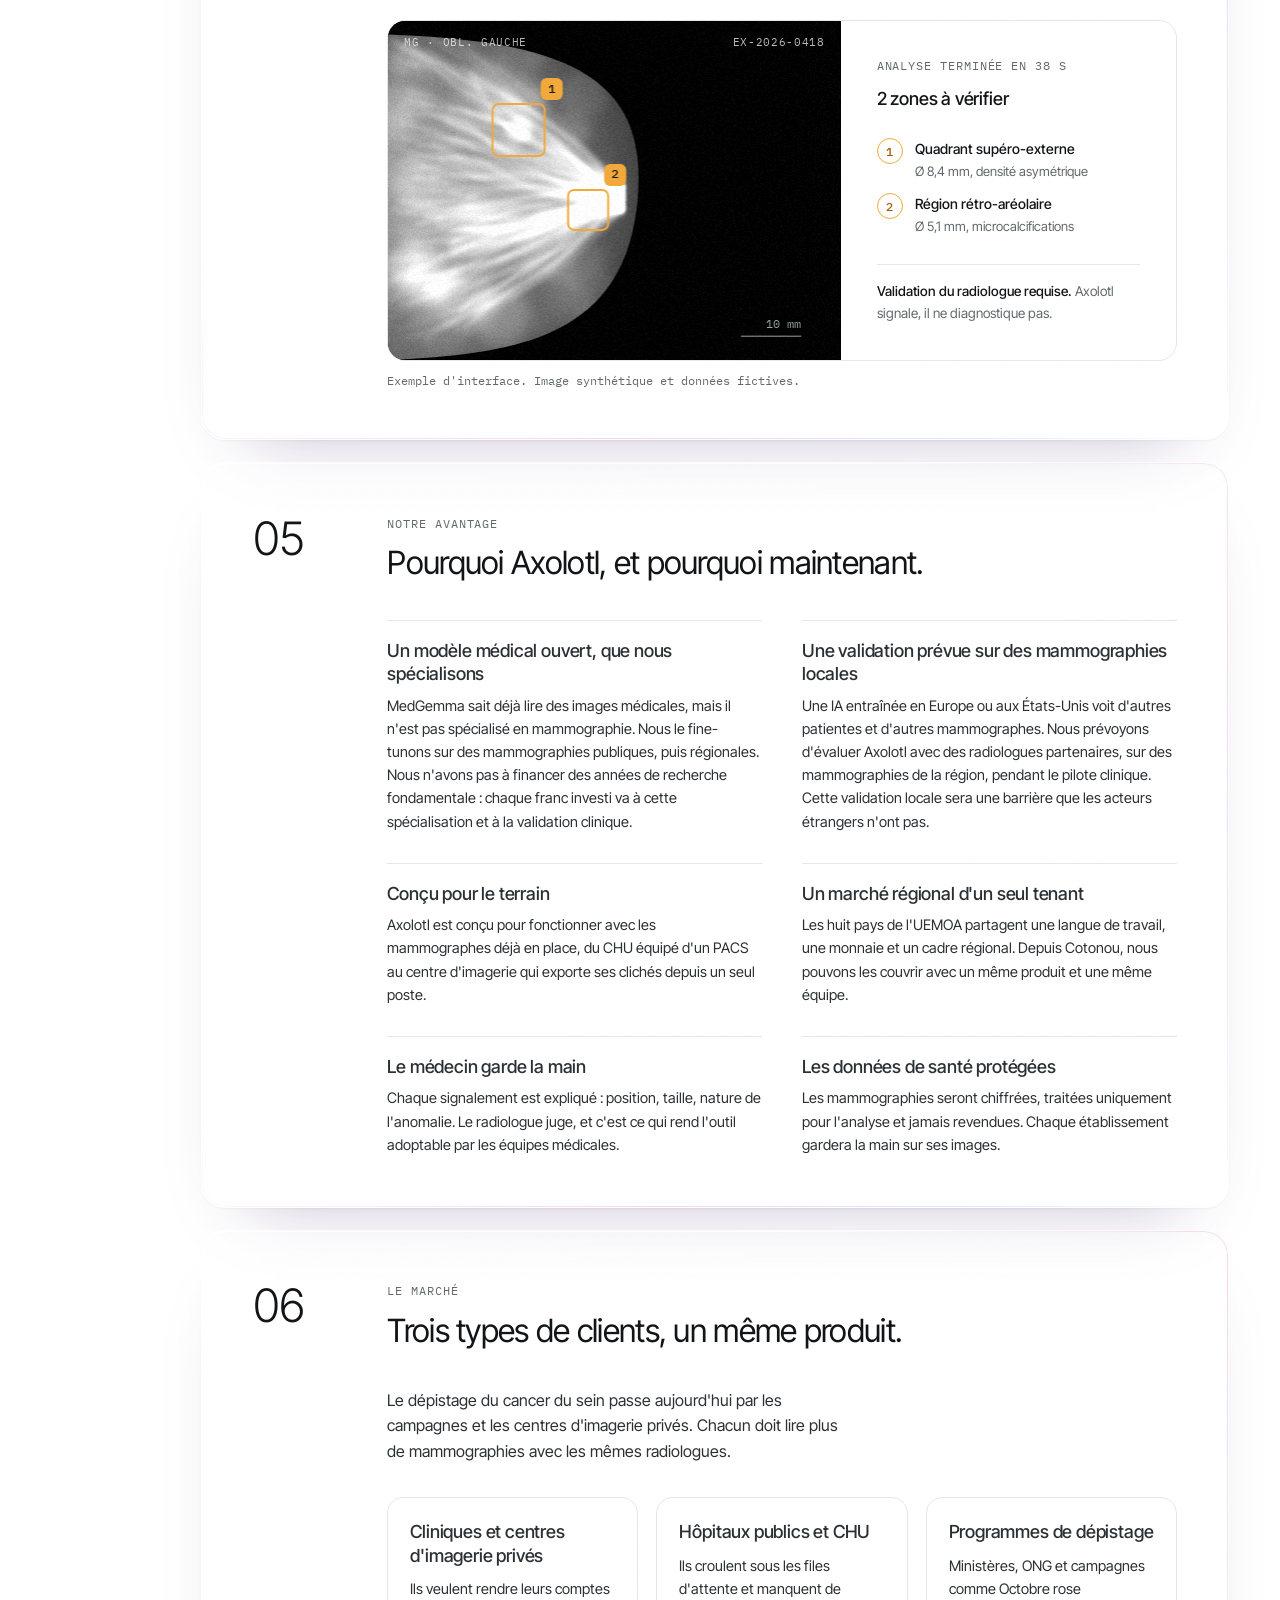
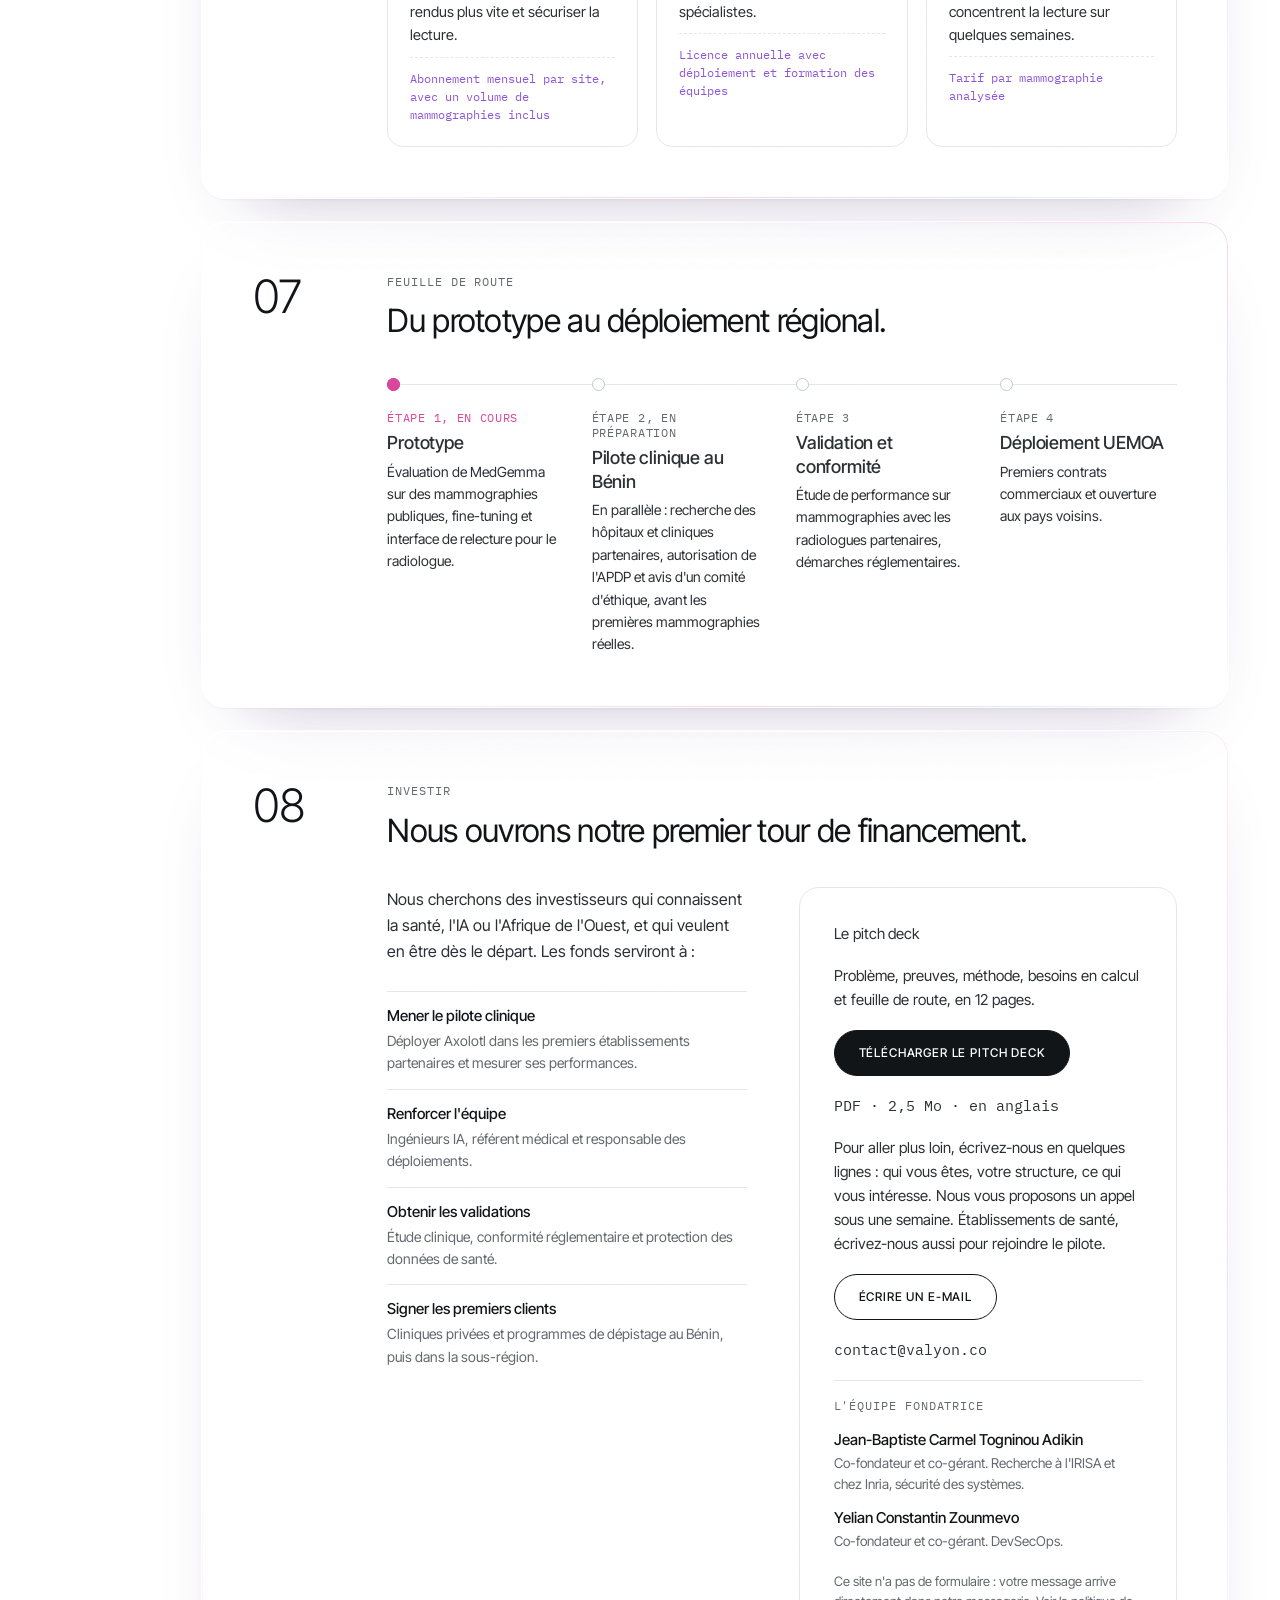
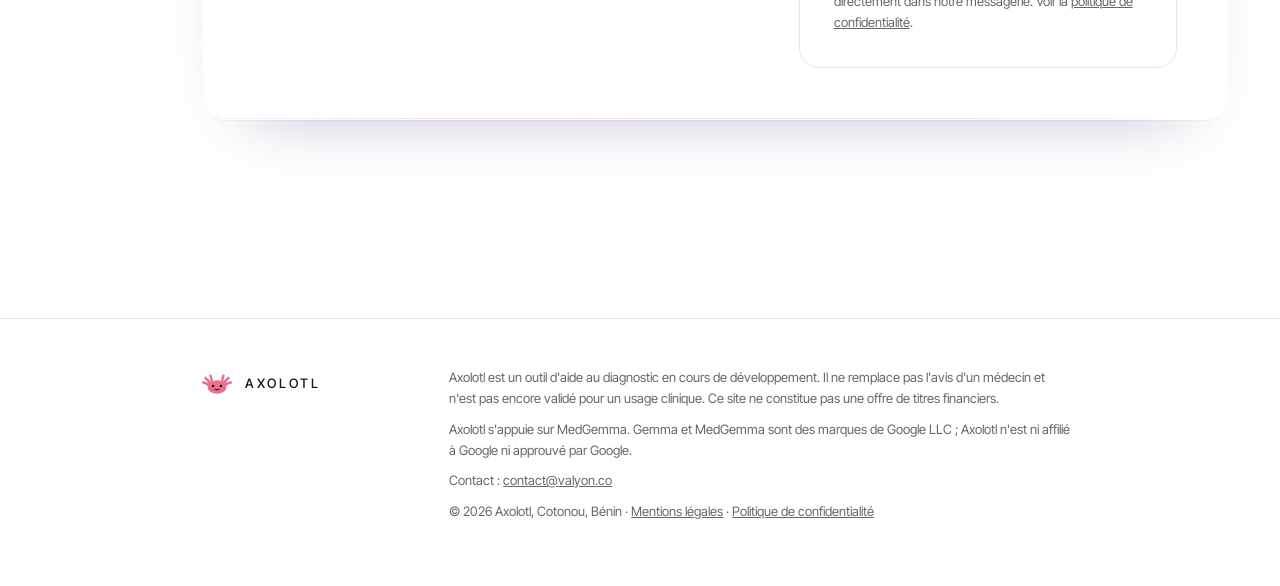
==== commit 40479a2e: "Deck : « DevSecOps » à la place du texte provisoire (p. 10) ; ligne de parcours pour Y. C. Zounmevo " ====
--- a/index.html
+++ b/index.html
@@ -385,7 +385,7 @@
           <p class="form-title">Le pitch deck</p>
           <p>Problème, preuves, méthode, besoins en calcul et feuille de route, en 12&nbsp;pages.</p>
           <a class="pill pill-dark" href="/axolotl-pitch-deck.pdf" download="Axolotl-pitch-deck.pdf">Télécharger le pitch deck</a>
-          <p class="contact-line">PDF · 2,4&nbsp;Mo · en anglais</p>
+          <p class="contact-line">PDF · 2,5&nbsp;Mo · en anglais</p>
           <p>Pour aller plus loin, écrivez-nous en quelques lignes&nbsp;: qui vous êtes, votre structure, ce qui vous intéresse. Nous vous proposons un appel sous une semaine. Établissements de santé, écrivez-nous aussi pour rejoindre le pilote.</p>
           <a class="pill" href="mailto:contact@valyon.co?subject=Dossier%20investisseur%20Axolotl&amp;body=Nom%20%3A%0D%0AStructure%20%3A%0D%0AVous%20%C3%AAtes%20%28fonds%2C%20business%20angel%2C%20%C3%A9tablissement%20de%20sant%C3%A9%E2%80%A6%29%20%3A%0D%0AMessage%20%3A%0D%0A">Écrire un e-mail</a>
           <p class="contact-line">contact@valyon.co</p>
@@ -393,7 +393,7 @@
             <p class="meta">L'équipe fondatrice</p>
             <ul>
               <li><b>Jean-Baptiste Carmel Togninou Adikin</b><span>Co-fondateur et co-gérant. Recherche à l'IRISA et chez Inria, sécurité des systèmes.</span></li>
-              <li><b>Yelian Constantin Zounmevo</b><span>Co-fondateur et co-gérant</span></li>
+              <li><b>Yelian Constantin Zounmevo</b><span>Co-fondateur et co-gérant. DevSecOps.</span></li>
             </ul>
           </div>
           <small>Ce site n'a pas de formulaire&nbsp;: votre message arrive directement dans notre messagerie. Voir la <a href="confidentialite.html">politique de confidentialité</a>.</small>
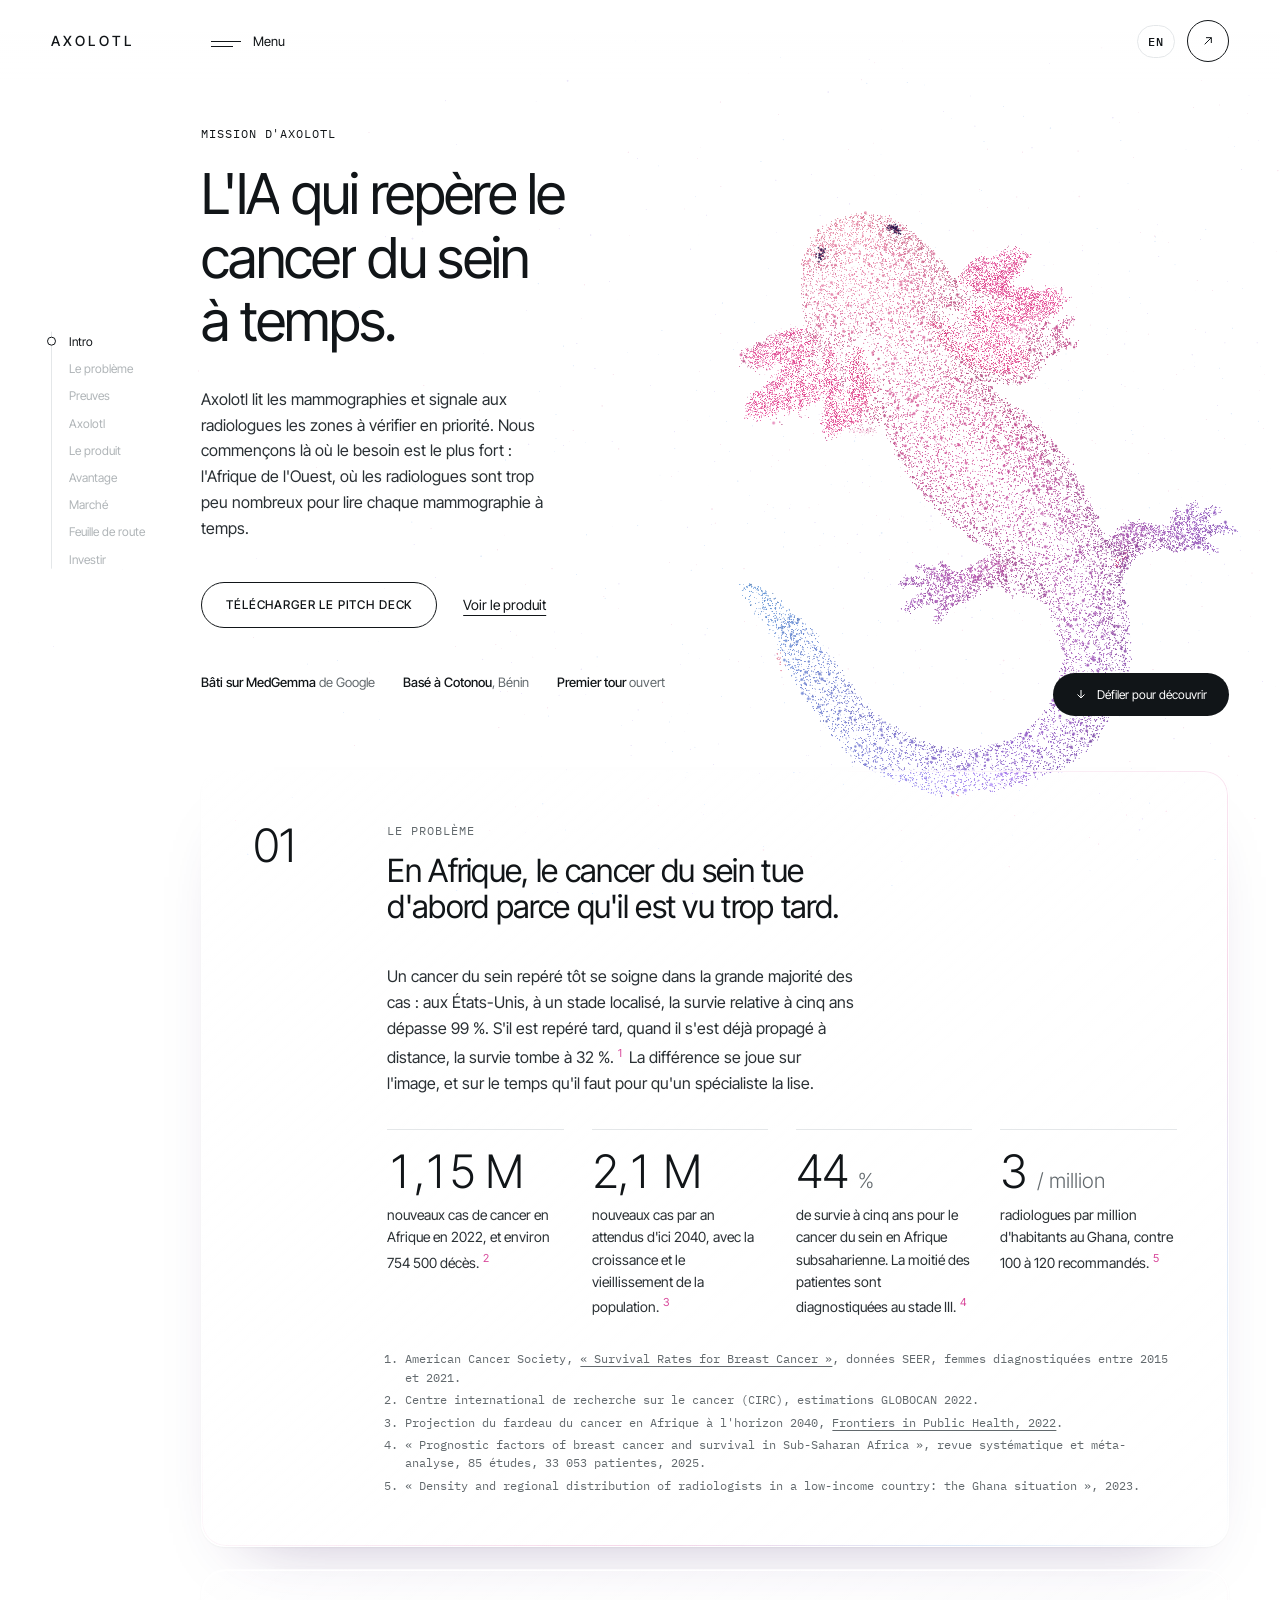
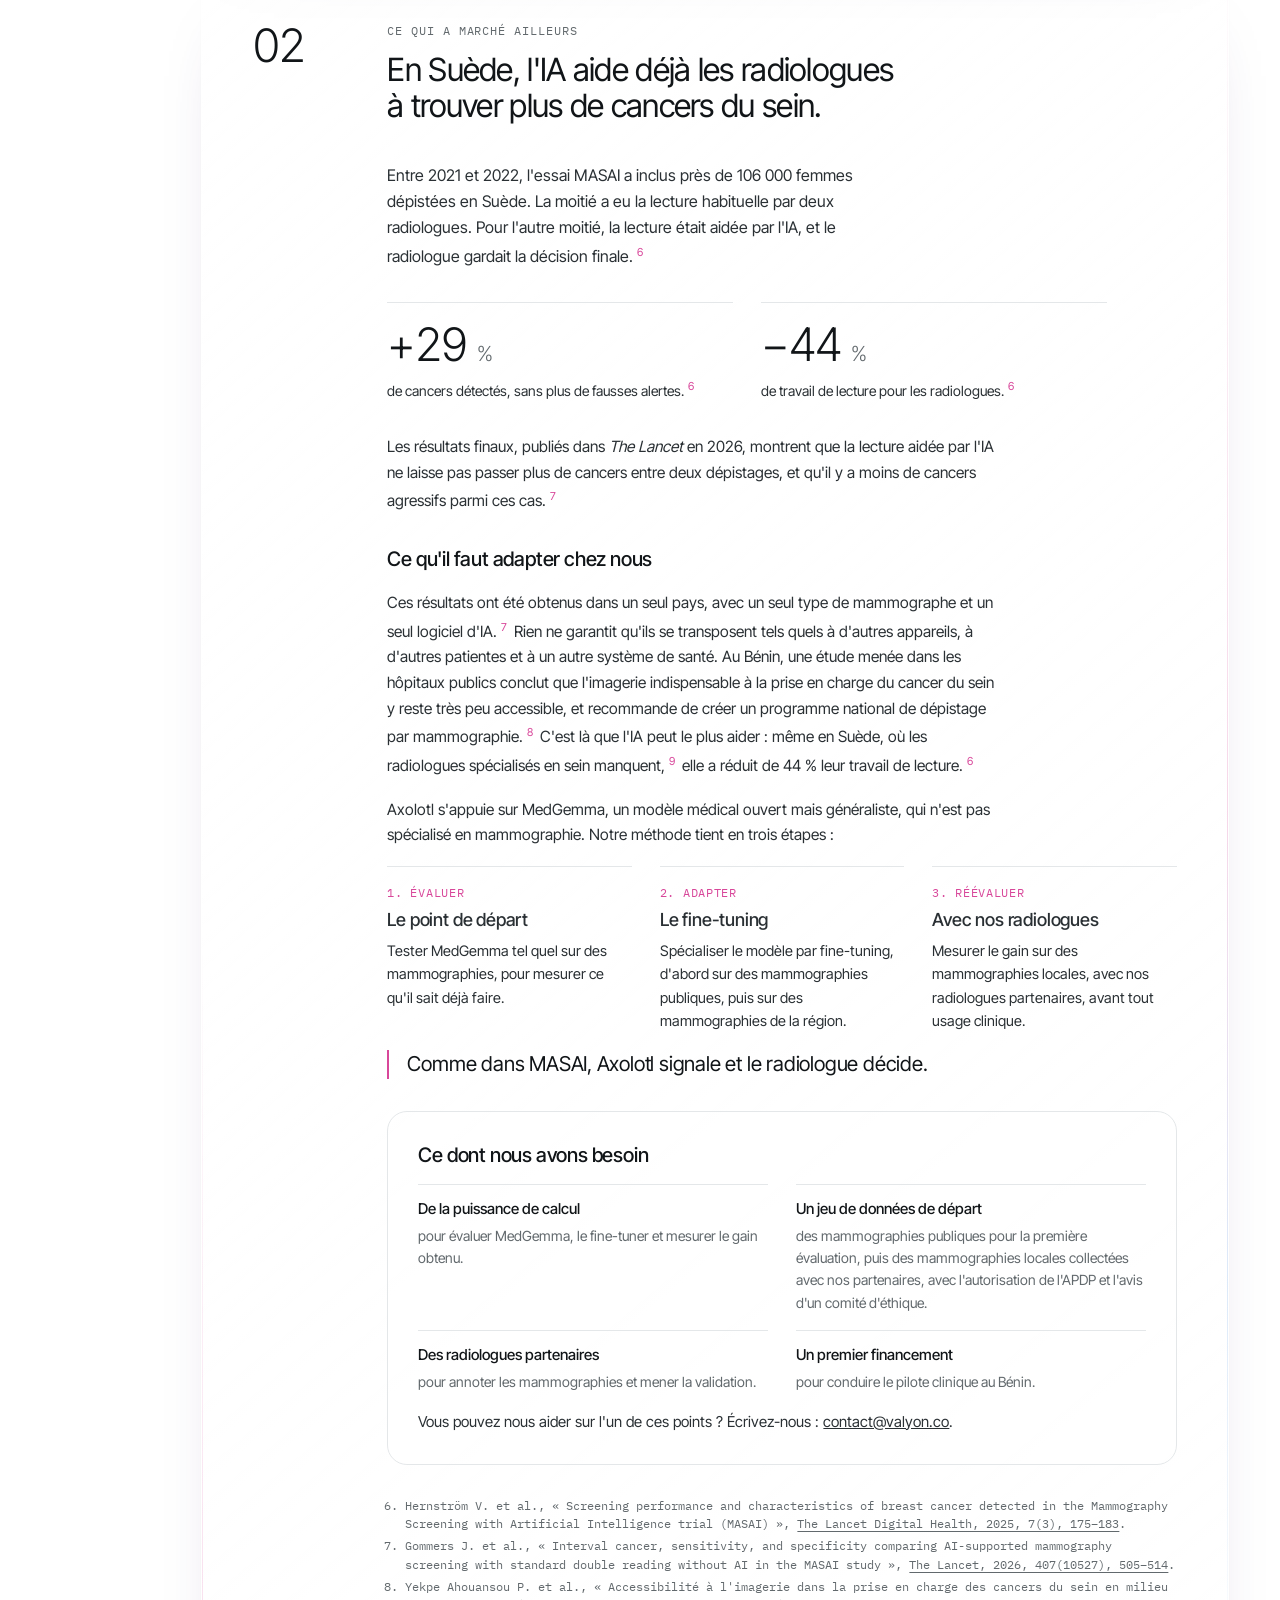
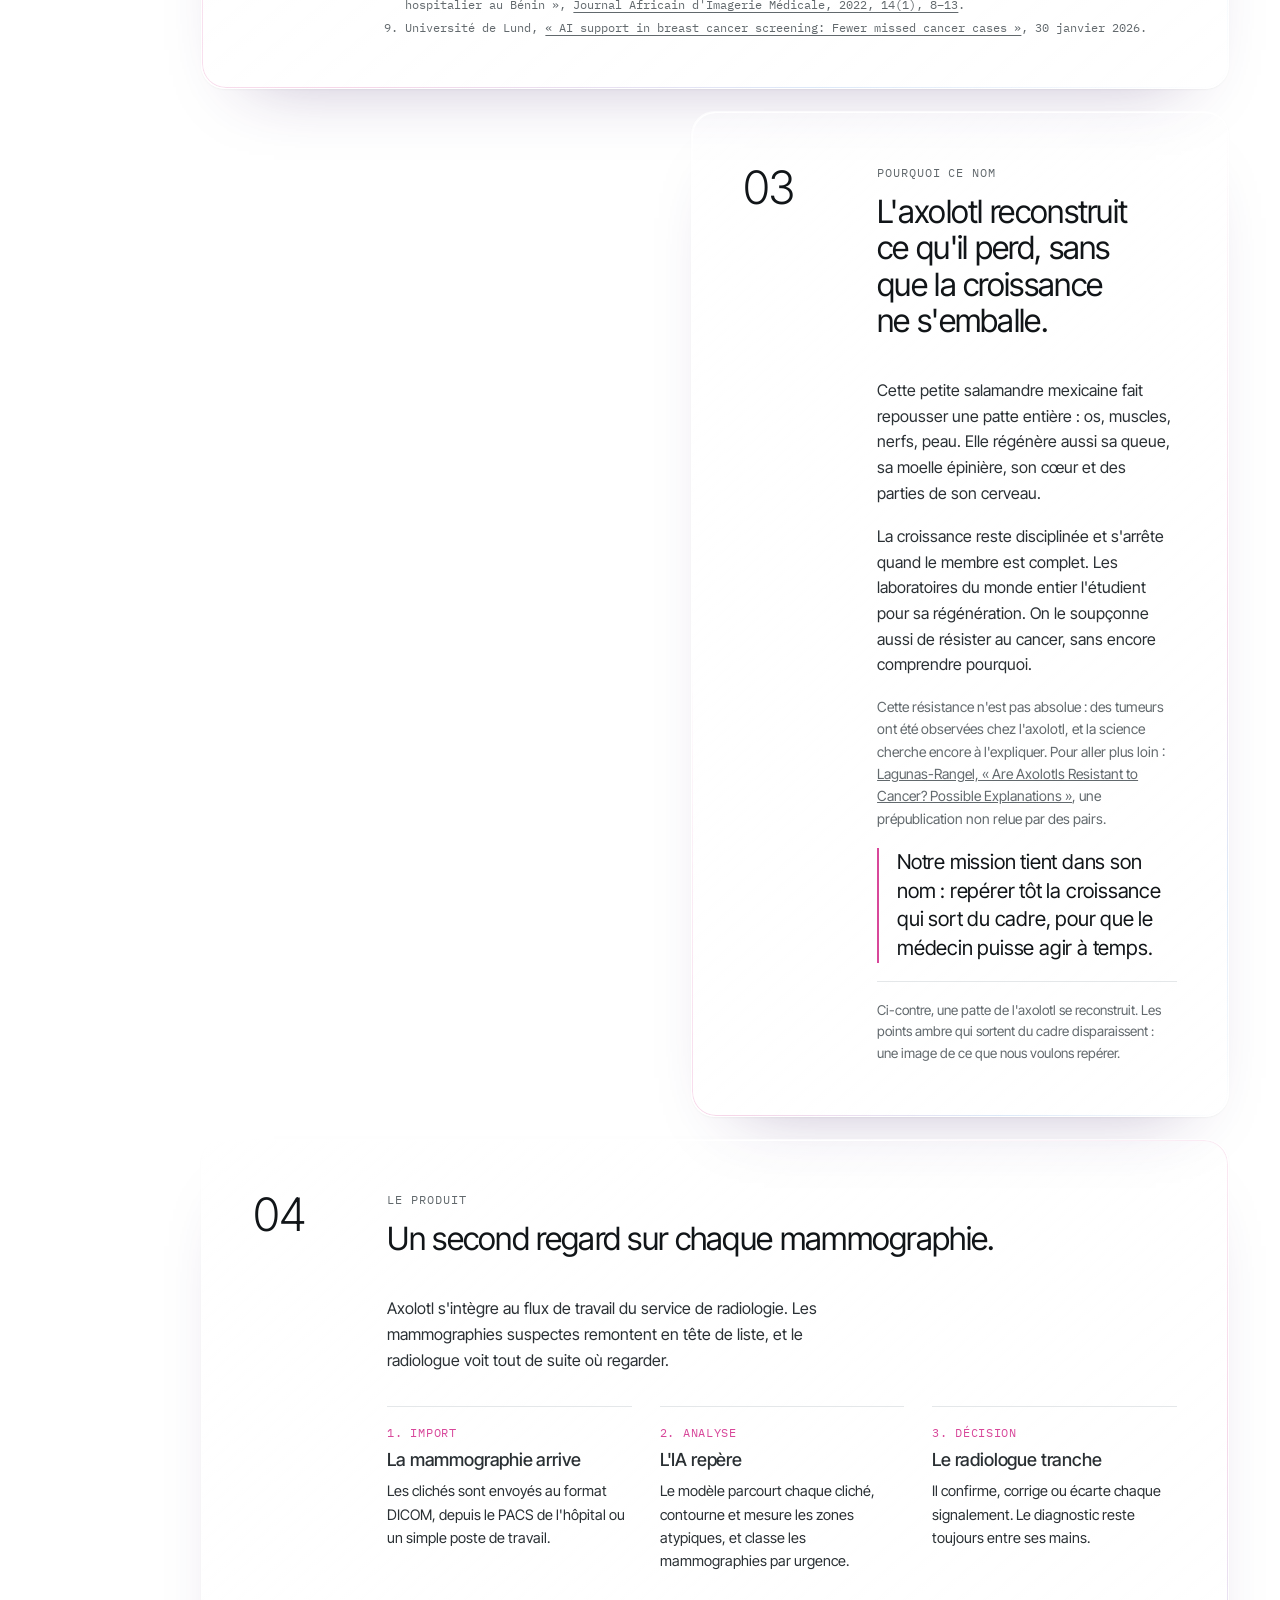
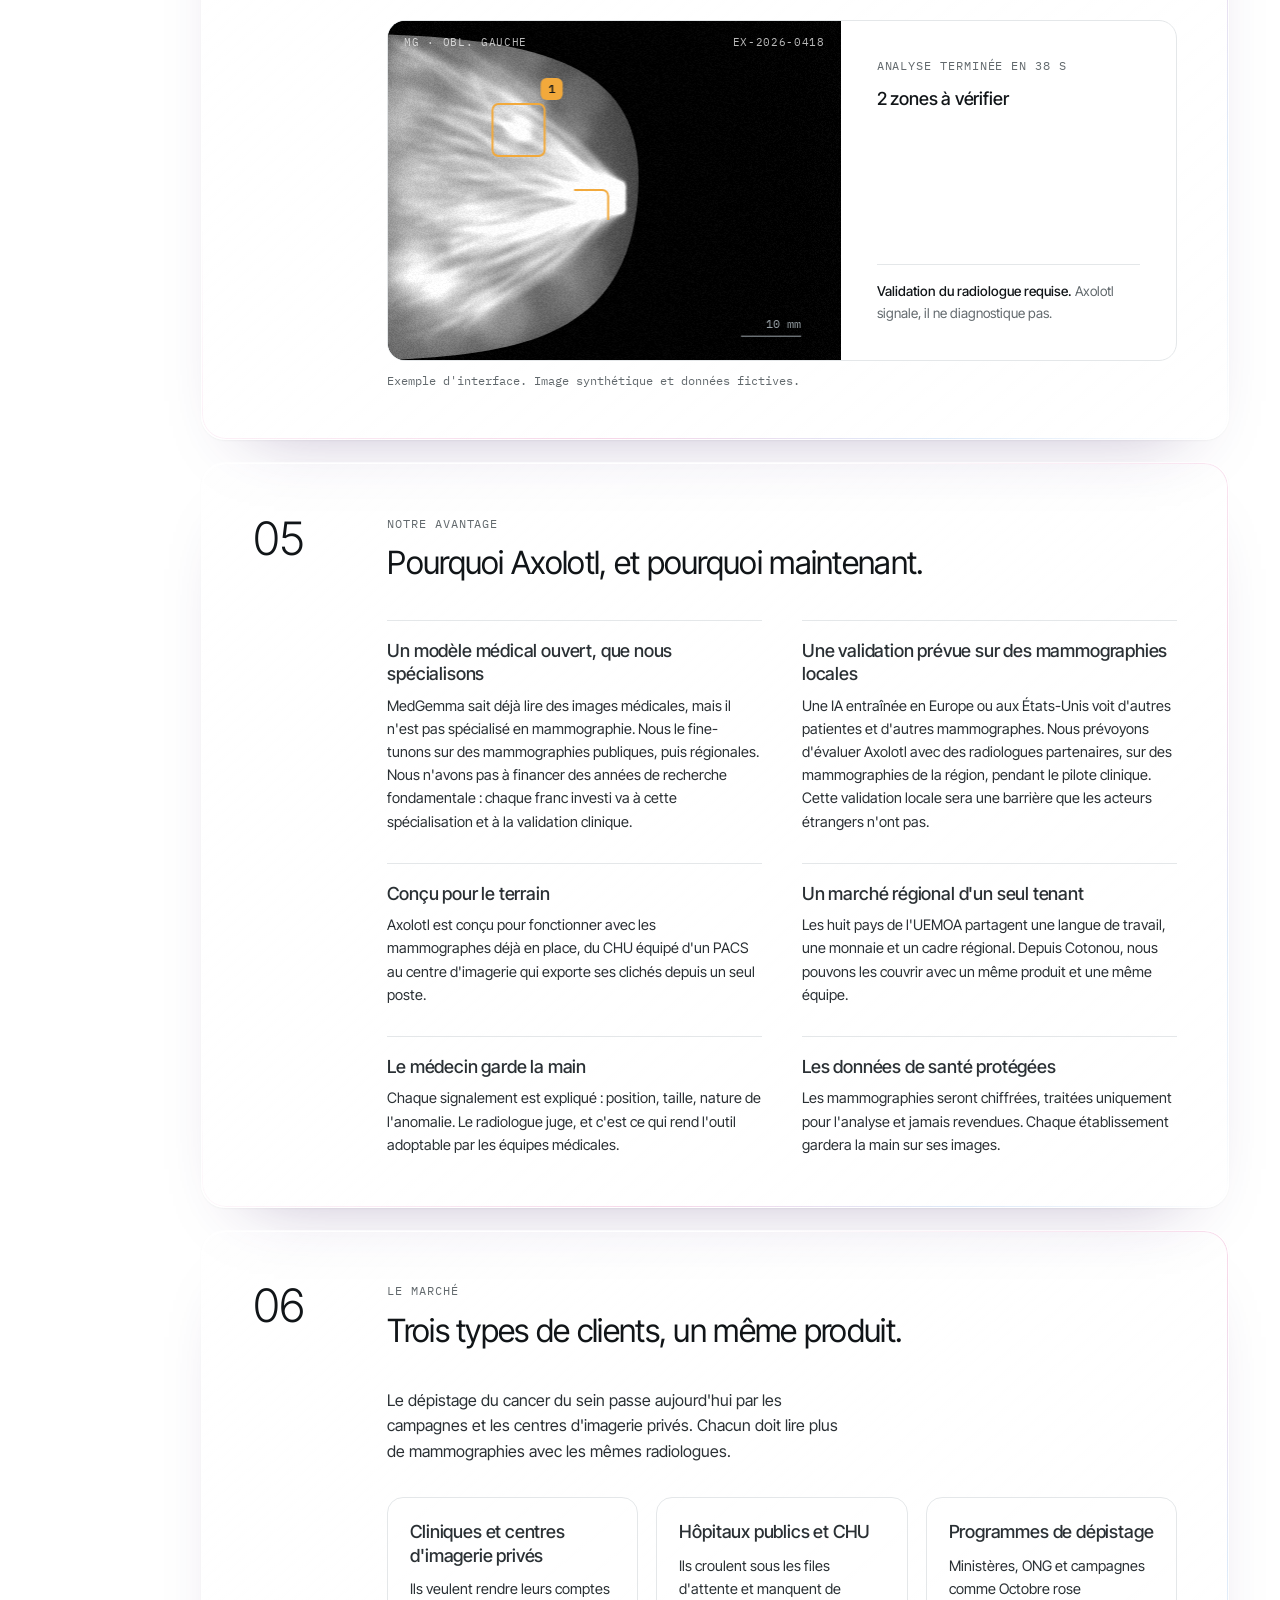
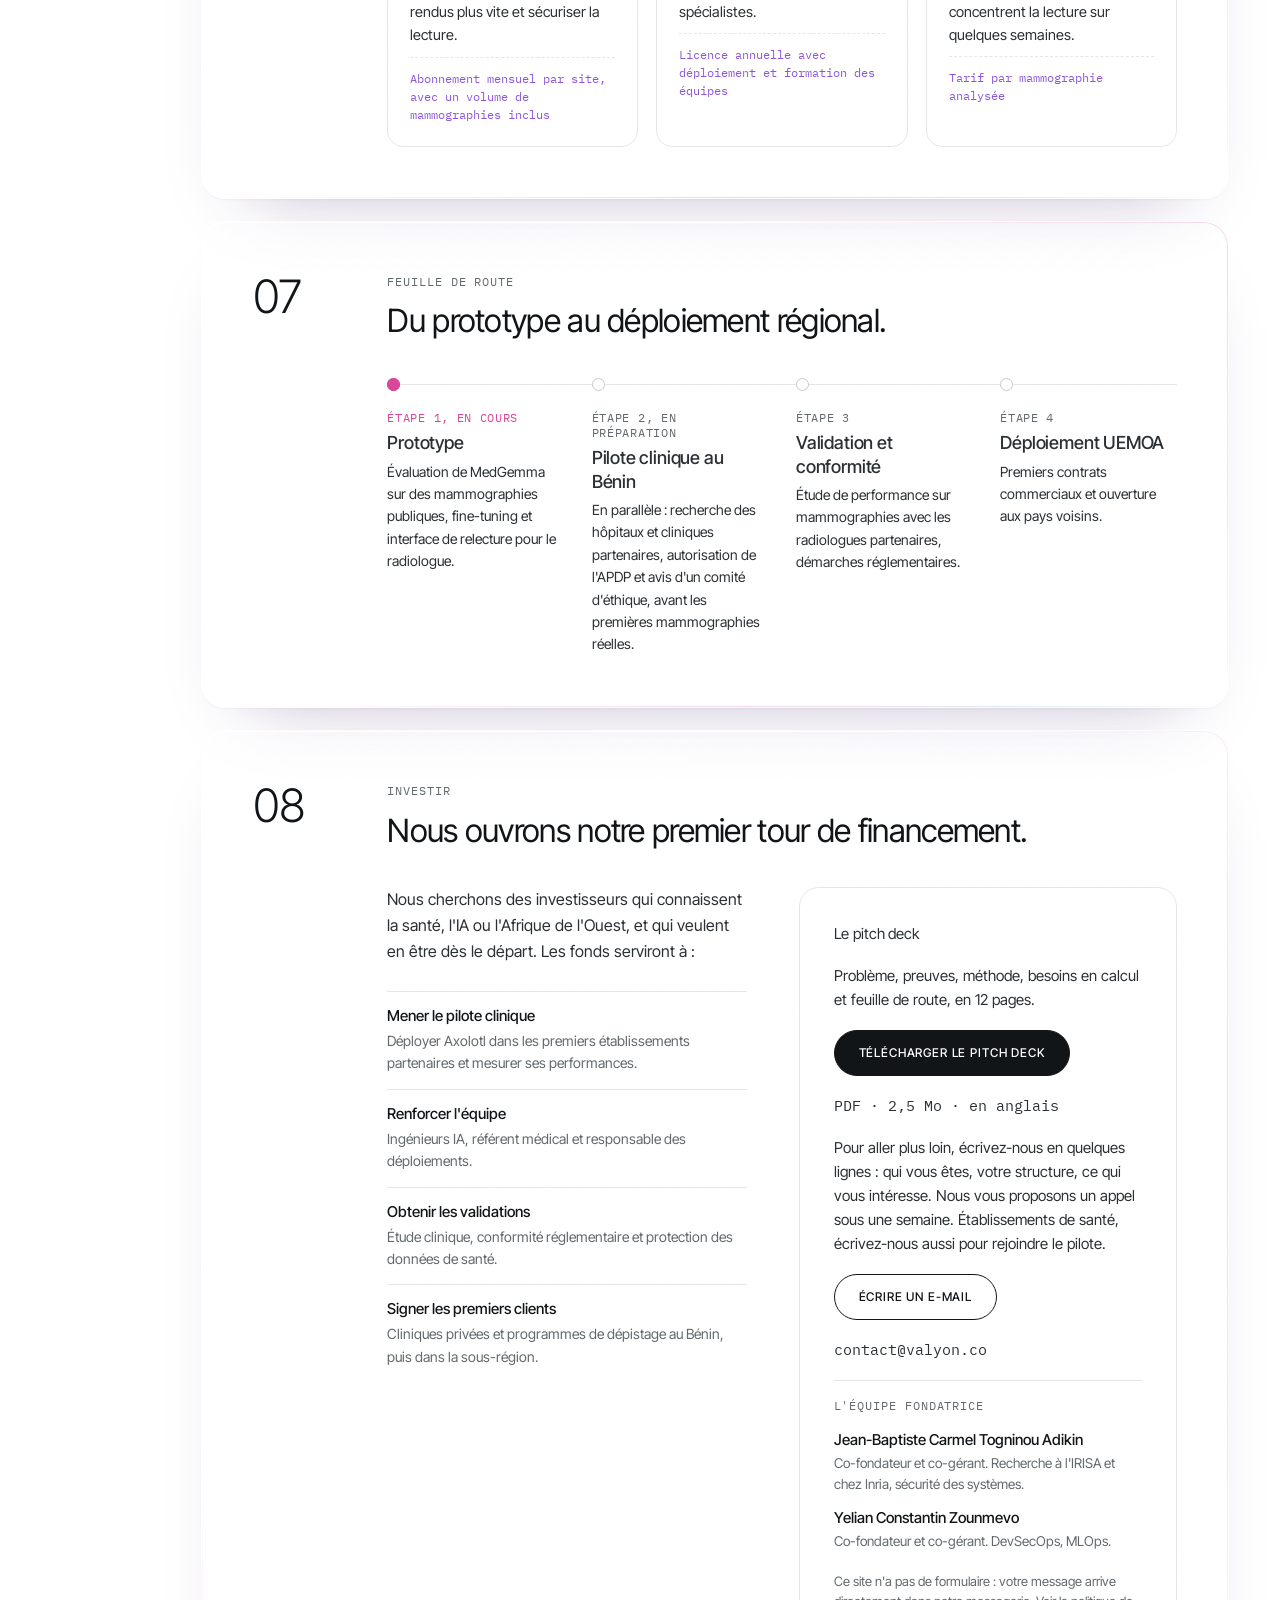
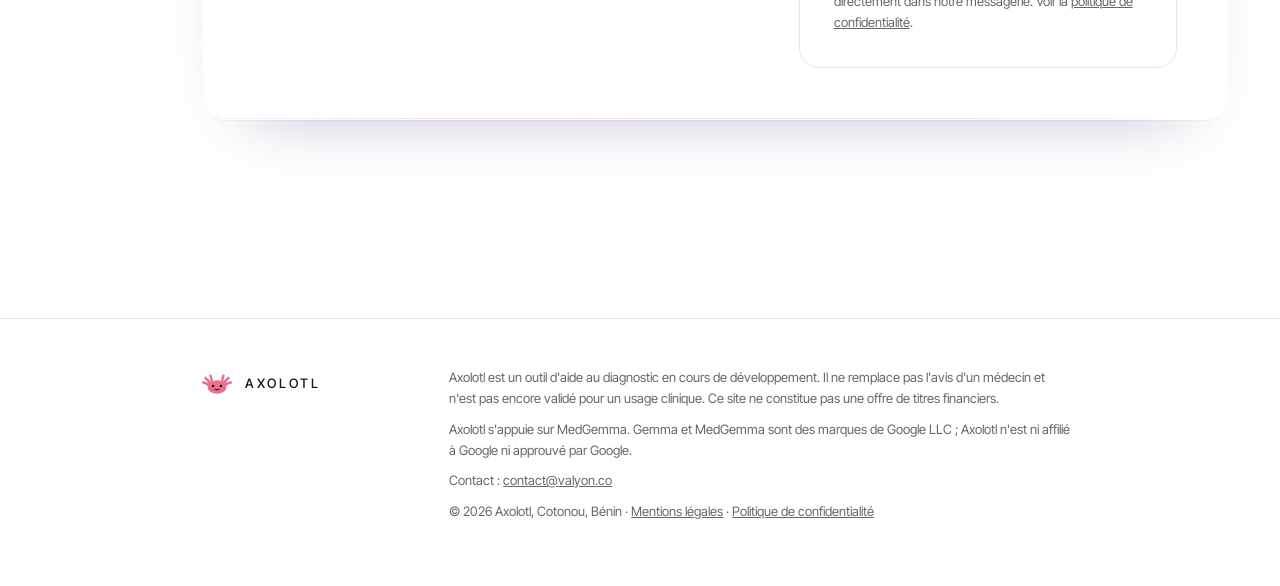
==== commit 3a28183b: "Parcours de Y. C. Zounmevo : DevSecOps, MLOps (site FR/EN et deck p. 10) Co-Authored-By: Claude Opus" ====
--- a/index.html
+++ b/index.html
@@ -393,7 +393,7 @@
             <p class="meta">L'équipe fondatrice</p>
             <ul>
               <li><b>Jean-Baptiste Carmel Togninou Adikin</b><span>Co-fondateur et co-gérant. Recherche à l'IRISA et chez Inria, sécurité des systèmes.</span></li>
-              <li><b>Yelian Constantin Zounmevo</b><span>Co-fondateur et co-gérant. DevSecOps.</span></li>
+              <li><b>Yelian Constantin Zounmevo</b><span>Co-fondateur et co-gérant. DevSecOps, MLOps.</span></li>
             </ul>
           </div>
           <small>Ce site n'a pas de formulaire&nbsp;: votre message arrive directement dans notre messagerie. Voir la <a href="confidentialite.html">politique de confidentialité</a>.</small>
